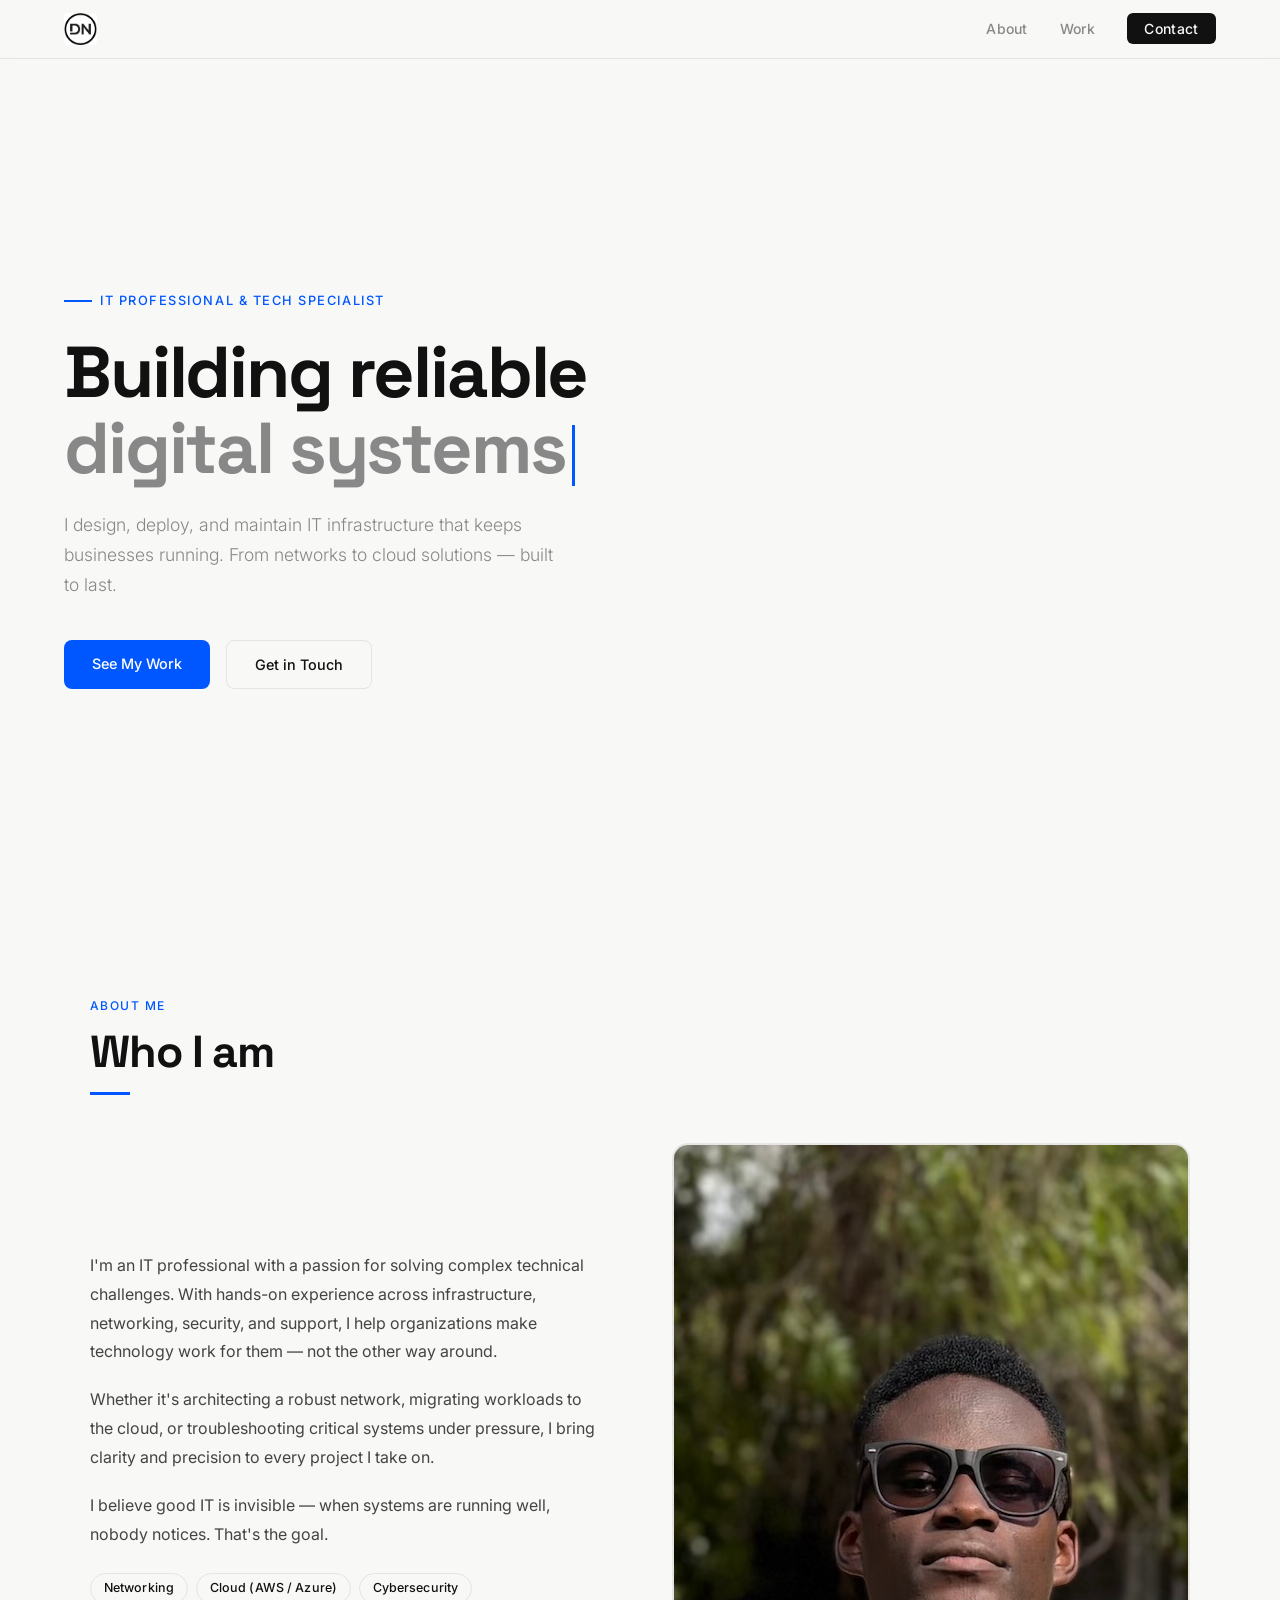
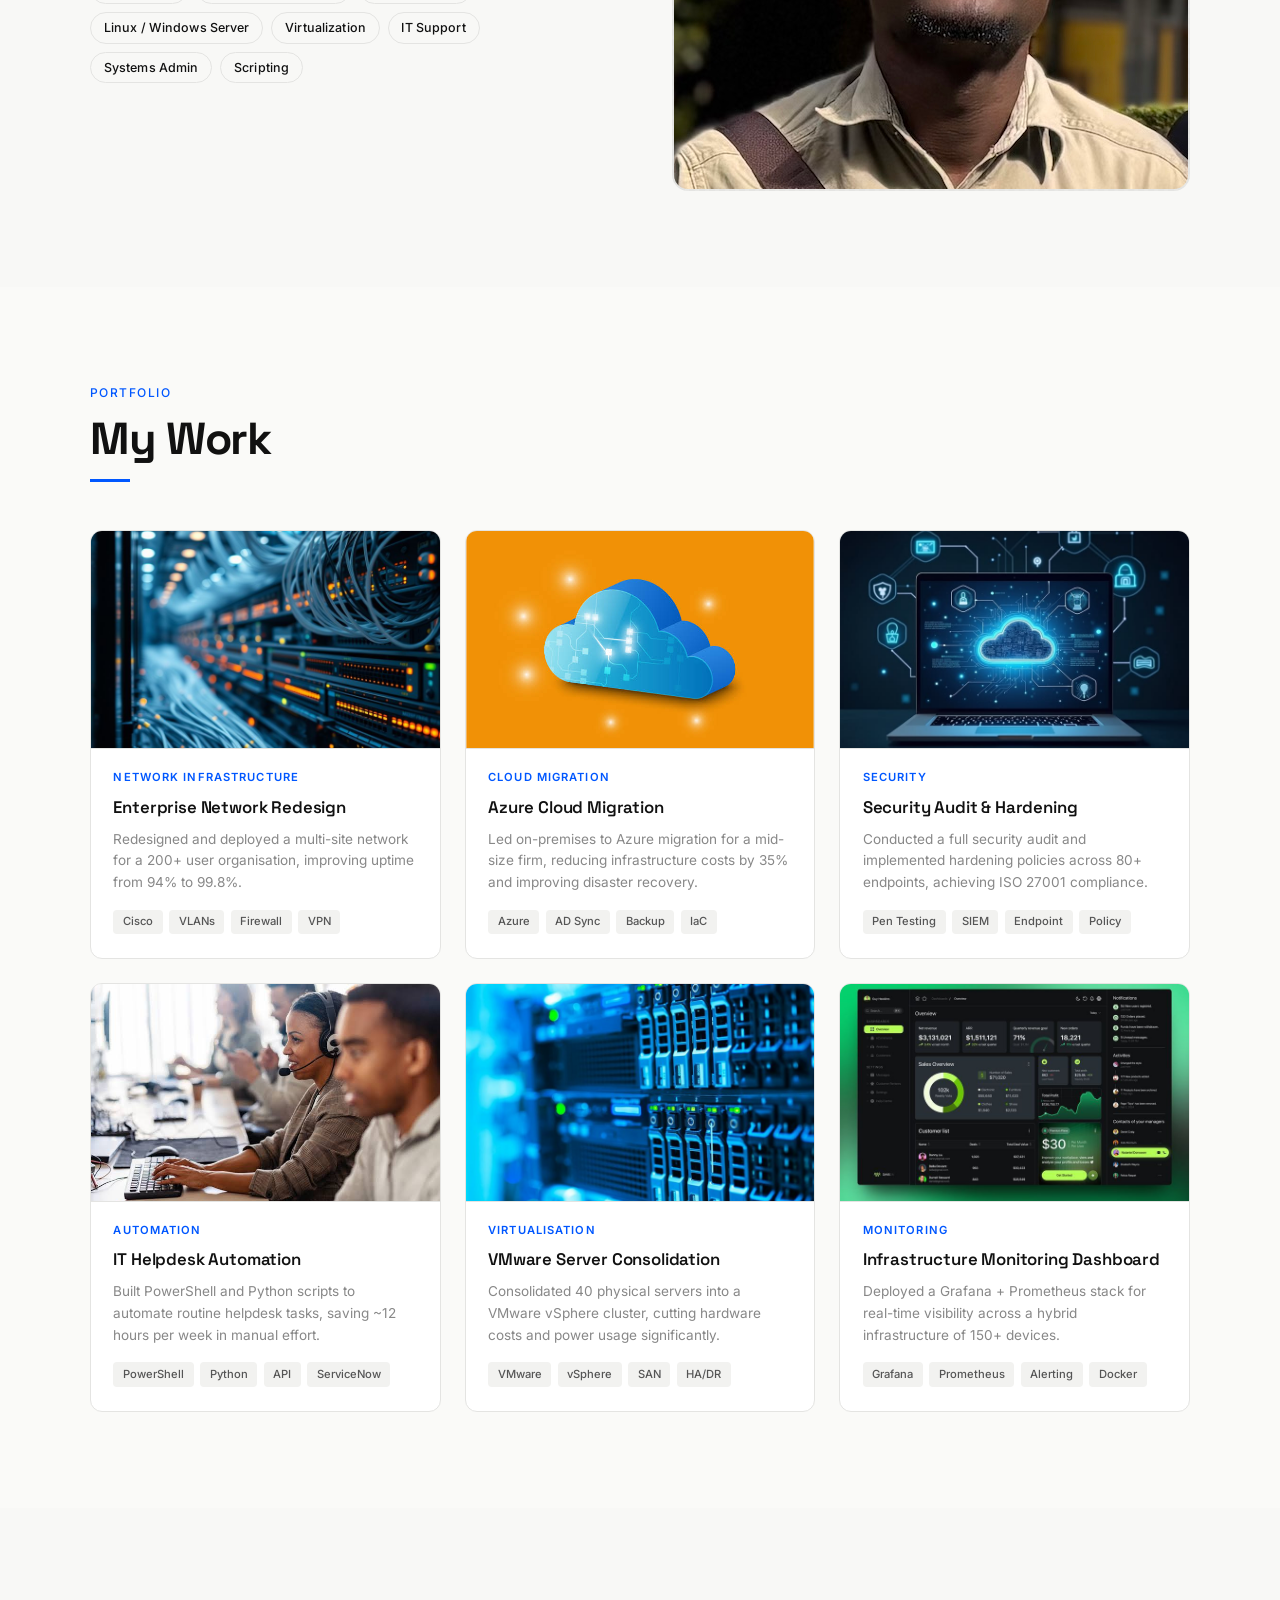
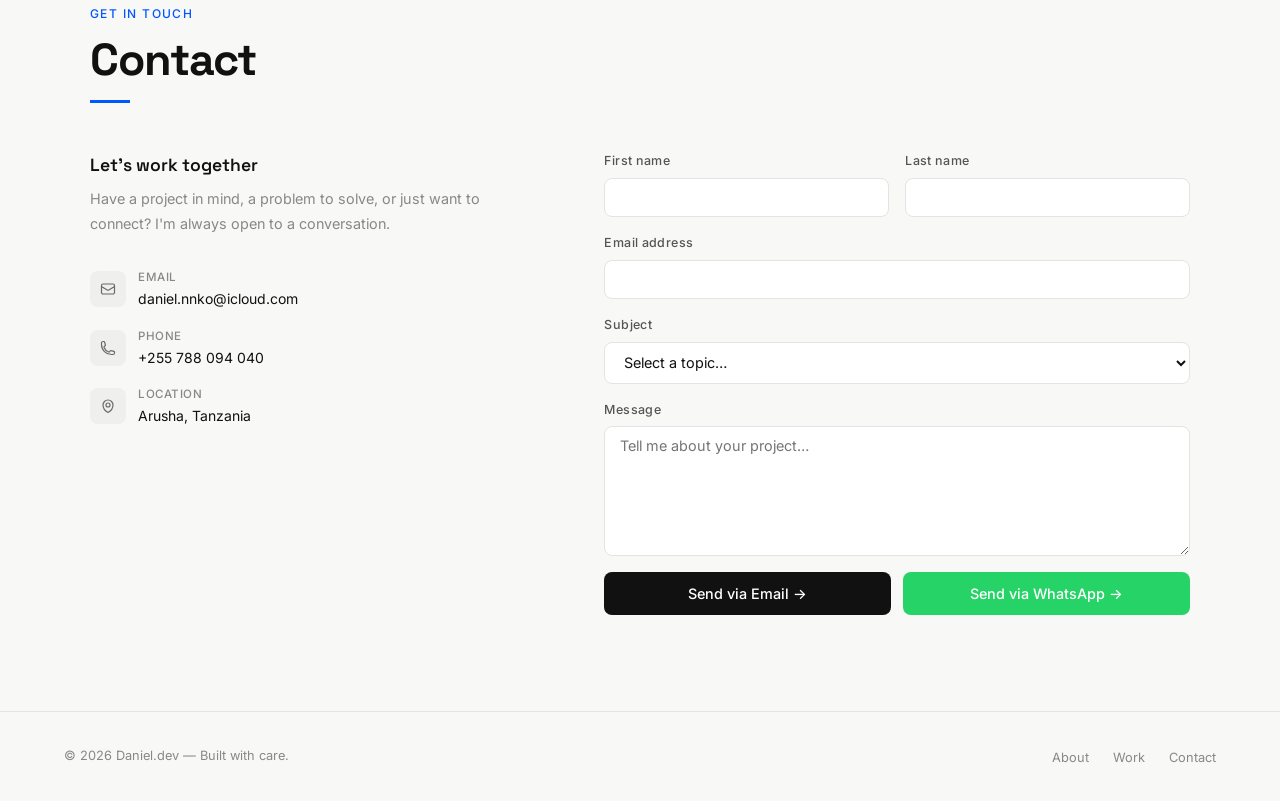
==== index.html @ 260e9e4c "Add files via upload" ====
<!DOCTYPE html>
<html lang="en">
<head>
  <meta charset="UTF-8" />
  <meta name="viewport" content="width=device-width, initial-scale=1.0" />
  <title>daniel.nnko</title>
  <link rel="icon" type="image/png" href="dw.JPEG">
  <link rel="preconnect" href="https://fonts.googleapis.com" />
  <link rel="preconnect" href="https://fonts.gstatic.com" crossorigin />
  <link href="https://fonts.googleapis.com/css2?family=Space+Grotesk:wght@400;500;600;700&family=Inter:wght@300;400;500&display=swap" rel="stylesheet" />
  <style>
    *, *::before, *::after { box-sizing: border-box; margin: 0; padding: 0; }

    :root {
      --bg: #F8F8F6;
      --ink: #111111;
      --accent: #0057FF;
      --muted: #888888;
      --card-bg: #FFFFFF;
      --border: #E4E4E2;
      --font-display: 'Space Grotesk', sans-serif;
      --font-body: 'Inter', sans-serif;
    }

    html { scroll-behavior: smooth; }

    body {
      background: var(--bg);
      color: var(--ink);
      font-family: var(--font-body);
      font-size: 16px;
      line-height: 1.6;
      -webkit-font-smoothing: antialiased;
    }

    /* ── NAV ── */
    nav {
      position: fixed;
      top: 0; left: 0; right: 0;
      z-index: 100;
      display: flex;
      align-items: center;
      justify-content: space-between;
      padding: 0.8rem 5vw;
      background: rgba(248, 248, 246, 0.88);
      backdrop-filter: blur(12px);
      border-bottom: 1px solid var(--border);
    }

    .nav-logo {
      display: flex;
      align-items: center;
      text-decoration: none;
    }

    .nav-logo img {
      height: 32px;
      width: auto;
      object-fit: contain;
      border-radius: 4px;
      transition: transform 0.2s ease;
    }

    .nav-logo img:hover {
      transform: scale(1.03);
    }

    .nav-links {
      display: flex;
      align-items: center;
      gap: 2rem;
      list-style: none;
    }

    .nav-links a {
      font-family: var(--font-body);
      font-size: 0.875rem;
      font-weight: 500;
      color: var(--muted);
      text-decoration: none;
      transition: color 0.2s;
      letter-spacing: 0.02em;
    }

    .nav-links a:hover { color: var(--ink); }

    .nav-cta {
      background: var(--ink);
      color: var(--bg) !important;
      padding: 0.45rem 1.1rem;
      border-radius: 6px;
      transition: background 0.2s !important;
    }

    .nav-cta:hover { background: var(--accent) !important; color: #fff !important; }

    /* Hamburger */
    .hamburger {
      display: none;
      flex-direction: column;
      gap: 5px;
      cursor: pointer;
      background: none;
      border: none;
      padding: 4px;
    }

    .hamburger span {
      display: block;
      width: 22px;
      height: 2px;
      background: var(--ink);
      border-radius: 2px;
      transition: all 0.25s;
    }

    /* ── HERO ── */
    #hero {
      min-height: 100vh;
      display: flex;
      align-items: center;
      padding: 0 5vw;
      padding-top: 80px;
    }

    .hero-inner {
      max-width: 720px;
    }

    .hero-eyebrow {
      font-family: var(--font-body);
      font-size: 0.8rem;
      font-weight: 500;
      letter-spacing: 0.12em;
      text-transform: uppercase;
      color: var(--accent);
      margin-bottom: 1.5rem;
      display: flex;
      align-items: center;
      gap: 0.5rem;
    }

    .hero-eyebrow::before {
      content: '';
      display: inline-block;
      width: 28px;
      height: 2px;
      background: var(--accent);
    }

    .hero-title {
      font-family: var(--font-display);
      font-size: clamp(2.4rem, 6vw, 4.5rem);
      font-weight: 700;
      line-height: 1.05;
      letter-spacing: -0.03em;
      margin-bottom: 1.5rem;
    }

    .hero-title .line2 { color: var(--muted); }

    /* Blinking Terminal Cursor Styles */
    .cursor {
      display: inline-block;
      width: 3px;
      height: 0.85em;
      background: var(--accent);
      margin-left: 6px;
      vertical-align: middle;
      animation: blink 0.75s step-end infinite;
    }

    @keyframes blink {
      0%, 100% { opacity: 1; }
      50% { opacity: 0; }
    }

    .hero-sub {
      font-size: 1.1rem;
      color: var(--muted);
      font-weight: 300;
      max-width: 500px;
      margin-bottom: 2.5rem;
      line-height: 1.7;
    }

    .hero-actions {
      display: flex;
      gap: 1rem;
      flex-wrap: wrap;
    }

    .btn-primary {
      background: var(--accent);
      color: #fff;
      padding: 0.75rem 1.75rem;
      border-radius: 8px;
      text-decoration: none;
      font-family: var(--font-body);
      font-weight: 500;
      font-size: 0.9rem;
      transition: opacity 0.2s, transform 0.2s;
      display: inline-block;
    }

    .btn-primary:hover { opacity: 0.88; transform: translateY(-1px); }

    .btn-ghost {
      border: 1.5px solid var(--border);
      color: var(--ink);
      padding: 0.75rem 1.75rem;
      border-radius: 8px;
      text-decoration: none;
      font-family: var(--font-body);
      font-weight: 500;
      font-size: 0.9rem;
      transition: border-color 0.2s, transform 0.2s;
      display: inline-block;
    }

    .btn-ghost:hover { border-color: var(--ink); transform: translateY(-1px); }

    /* ── SECTION BASE ── */
    section {
      padding: 6rem 5vw;
    }

    .section-inner {
      max-width: 1100px;
      margin: 0 auto;
    }

    .section-label {
      font-family: var(--font-body);
      font-size: 0.75rem;
      font-weight: 500;
      letter-spacing: 0.12em;
      text-transform: uppercase;
      color: var(--accent);
      margin-bottom: 0.75rem;
    }

    .section-title {
      font-family: var(--font-display);
      font-size: clamp(1.8rem, 3.5vw, 2.8rem);
      font-weight: 700;
      letter-spacing: -0.025em;
      line-height: 1.1;
      margin-bottom: 1rem;
    }

    .section-divider {
      width: 40px;
      height: 3px;
      background: var(--accent);
      border: none;
      margin-bottom: 3rem;
    }

    /* ── ABOUT ── */
    #about { background: var(--bg); }

    .about-grid {
      display: grid;
      grid-template-columns: 1fr 1fr;
      gap: 4rem;
      align-items: center;
    }

    .about-text p {
      color: #444;
      margin-bottom: 1.2rem;
      line-height: 1.8;
    }

    .skills-list {
      display: flex;
      flex-wrap: wrap;
      gap: 0.5rem;
      margin-top: 1.5rem;
    }

    .skill-tag {
      background: var(--bg);
      border: 1.5px solid var(--border);
      color: var(--ink);
      font-size: 0.78rem;
      font-weight: 500;
      padding: 0.3rem 0.8rem;
      border-radius: 100px;
      font-family: var(--font-body);
      letter-spacing: 0.01em;
    }

    .about-photo-placeholder {
      aspect-ratio: 4/5;
      background: #E8E8E6;
      border-radius: 16px;
      display: flex;
      flex-direction: column;
      align-items: center;
      justify-content: center;
      gap: 1rem;
      border: 2px dashed var(--border);
      position: relative;
      overflow: hidden;
    }

    .about-photo-placeholder::before {
      content: '';
      position: absolute;
      inset: 0;
      background: repeating-linear-gradient(
        -45deg,
        transparent,
        transparent 8px,
        rgba(0,0,0,0.025) 8px,
        rgba(0,0,0,0.025) 9px
      );
    }

    .placeholder-icon {
      width: 56px;
      height: 56px;
      border-radius: 50%;
      background: var(--border);
      display: flex;
      align-items: center;
      justify-content: center;
      position: relative;
      z-index: 1;
    }

    .placeholder-icon svg { opacity: 0.5; }

    .placeholder-label {
      font-size: 0.8rem;
      color: var(--muted);
      position: relative;
      z-index: 1;
      text-align: center;
      line-height: 1.5;
    }

    /* ── WORK ── */
    #work { background: #FAFAF8; }

    .work-grid {
      display: grid;
      grid-template-columns: repeat(auto-fill, minmax(300px, 1fr));
      gap: 1.5rem;
    }

    .work-card {
      background: var(--card-bg);
      border: 1px solid var(--border);
      border-radius: 12px;
      overflow: hidden;
      transition: transform 0.25s, box-shadow 0.25s;
    }

    .work-card:hover {
      transform: translateY(-4px);
      box-shadow: 0 16px 40px rgba(0,0,0,0.08);
    }

    .card-image-placeholder {
      aspect-ratio: 16/10;
      background: #EFEFED;
      display: flex;
      flex-direction: column;
      align-items: center;
      justify-content: center;
      gap: 0.75rem;
      border-bottom: 1px solid var(--border);
      position: relative;
      overflow: hidden;
    }

    .card-image-placeholder::before {
      content: '';
      position: absolute;
      inset: 0;
      background: repeating-linear-gradient(
        -45deg,
        transparent,
        transparent 8px,
        rgba(0,0,0,0.02) 8px,
        rgba(0,0,0,0.02) 9px
      );
    }

    .card-image-placeholder svg { position: absolute; z-index: 1; opacity: 0.35; }

    .card-img-label {
      position: absolute;
      inset: 0;
      z-index: 2;
      width: 100%;
      height: 100%;
    }

    .card-img-label img {
      width: 100%;
      height: 100%;
      object-fit: cover;
      display: block;
    }

    .card-body {
      padding: 1.25rem 1.4rem 1.5rem;
      position: relative;
      z-index: 3;
    }

    .card-category {
      font-size: 0.7rem;
      font-weight: 600;
      letter-spacing: 0.1em;
      text-transform: uppercase;
      color: var(--accent);
      margin-bottom: 0.4rem;
    }

    .card-title {
      font-family: var(--font-display);
      font-size: 1.05rem;
      font-weight: 600;
      letter-spacing: -0.01em;
      margin-bottom: 0.5rem;
    }

    .card-desc {
      font-size: 0.85rem;
      color: var(--muted);
      line-height: 1.6;
      margin-bottom: 1rem;
    }

    .card-tags {
      display: flex;
      flex-wrap: wrap;
      gap: 0.4rem;
    }

    .card-tag {
      font-size: 0.7rem;
      font-weight: 500;
      padding: 0.2rem 0.6rem;
      border-radius: 4px;
      background: #F2F2F0;
      color: #555;
      font-family: var(--font-body);
    }

    /* ── CONTACT ── */
    #contact { background: var(--bg); }

    .contact-grid {
      display: grid;
      grid-template-columns: 1fr 1.3fr;
      gap: 4rem;
      align-items: start;
    }

    .contact-info h3 {
      font-family: var(--font-display);
      font-size: 1.1rem;
      font-weight: 600;
      margin-bottom: 0.5rem;
    }

    .contact-info p {
      font-size: 0.9rem;
      color: var(--muted);
      line-height: 1.7;
      margin-bottom: 2rem;
    }

    .contact-detail {
      display: flex;
      align-items: center;
      gap: 0.75rem;
      margin-bottom: 1rem;
    }

    .contact-detail-icon {
      width: 36px;
      height: 36px;
      background: #EFEFED;
      border-radius: 8px;
      display: flex;
      align-items: center;
      justify-content: center;
      flex-shrink: 0;
    }

    .contact-detail-icon svg { width: 16px; height: 16px; opacity: 0.6; }

    .contact-detail-text {
      font-size: 0.875rem;
      color: var(--ink);
    }

    .contact-detail-text span {
      display: block;
      font-size: 0.72rem;
      color: var(--muted);
      font-weight: 500;
      letter-spacing: 0.05em;
      text-transform: uppercase;
      margin-bottom: 0.1rem;
    }

    /* Form */
    .contact-form {
      display: flex;
      flex-direction: column;
      gap: 1rem;
    }

    .form-row {
      display: grid;
      grid-template-columns: 1fr 1fr;
      gap: 1rem;
    }

    .form-group {
      display: flex;
      flex-direction: column;
      gap: 0.4rem;
    }

    .form-group label {
      font-size: 0.78rem;
      font-weight: 500;
      color: #555;
      letter-spacing: 0.03em;
    }

    .form-group input,
    .form-group textarea,
    .form-group select {
      background: var(--card-bg);
      border: 1.5px solid var(--border);
      border-radius: 8px;
      padding: 0.65rem 0.9rem;
      font-size: 0.9rem;
      font-family: var(--font-body);
      color: var(--ink);
      transition: border-color 0.2s;
      outline: none;
      width: 100%;
    }

    .form-group input:focus,
    .form-group textarea:focus,
    .form-group select:focus {
      border-color: var(--accent);
    }

    .form-group textarea {
      resize: vertical;
      min-height: 130px;
    }

    .btn-submit {
      background: var(--ink);
      color: #fff;
      border: none;
      padding: 0.8rem 2rem;
      border-radius: 8px;
      font-family: var(--font-body);
      font-weight: 500;
      font-size: 0.9rem;
      cursor: pointer;
      transition: background 0.2s, transform 0.2s;
      align-self: flex-start;
    }

    .btn-submit:hover { background: var(--accent); transform: translateY(-1px); }

    .form-actions {
      display: flex;
      gap: 0.75rem;
      flex-wrap: wrap;
    }

    .form-actions .btn-submit {
      flex: 1;
      min-width: 180px;
    }

    .btn-whatsapp { background: #25D366; }
    .btn-whatsapp:hover { background: #1DA851; }

    /* ── FOOTER ── */
    footer {
      border-top: 1px solid var(--border);
      padding: 2rem 5vw;
      display: flex;
      align-items: center;
      justify-content: space-between;
      flex-wrap: wrap;
      gap: 1rem;
    }

    .footer-copy {
      font-size: 0.8rem;
      color: var(--muted);
    }

    .footer-links {
      display: flex;
      gap: 1.5rem;
      list-style: none;
    }

    .footer-links a {
      font-size: 0.8rem;
      color: var(--muted);
      text-decoration: none;
      transition: color 0.2s;
    }

    .footer-links a:hover { color: var(--ink); }

    /* ── MOBILE ── */
    @media (max-width: 768px) {
      .hamburger { display: flex; }
      .nav-links { display: none; }
      .nav-links.open {
        display: flex;
        flex-direction: column;
        position: absolute;
        top: 100%;
        left: 0; right: 0;
        background: var(--bg);
        border-top: 1px solid var(--border);
        padding: 1.5rem 5vw 2rem;
        gap: 1.5rem;
      }
      .nav-links.open a { font-size: 1rem; }

      #hero { padding-top: 100px; min-height: auto; padding-bottom: 4rem; }

      .about-grid { grid-template-columns: 1fr; gap: 2.5rem; }
      .about-photo-placeholder { max-width: 320px; margin: 0 auto; }

      .work-grid { grid-template-columns: 1fr; }

      .contact-grid { grid-template-columns: 1fr; gap: 2.5rem; }

      .form-row { grid-template-columns: 1fr; }

      footer { flex-direction: column; align-items: flex-start; }
    }

    /* ── SCROLL REVEAL ── */
    .reveal {
      opacity: 0;
      transform: translateY(24px);
      transition: opacity 0.6s ease, transform 0.6s ease;
    }

    .reveal.visible {
      opacity: 1;
      transform: none;
    }
  </style>
</head>
<body>

  <nav>
    <a href="#hero" class="nav-logo">
      <img src="dw.JPEG" alt="Daniel.dev">
    </a>
    <button class="hamburger" aria-label="Toggle menu" onclick="document.querySelector('.nav-links').classList.toggle('open')">
      <span></span><span></span><span></span>
    </button>
    <ul class="nav-links">
      <li><a href="#about">About</a></li>
      <li><a href="#work">Work</a></li>
      <li><a href="#contact" class="nav-cta">Contact</a></li>
    </ul>
  </nav>

  <section id="hero">
    <div class="hero-inner">
      <p class="hero-eyebrow">IT Professional &amp; Tech Specialist</p>
      <h1 class="hero-title">
        Building reliable<br>
        <span class="line2"><span id="typing-text"></span><span class="cursor"></span></span>
      </h1>
      <p class="hero-sub">
        I design, deploy, and maintain IT infrastructure that keeps businesses running. From networks to cloud solutions — built to last.
      </p>
      <div class="hero-actions">
        <a href="#work" class="btn-primary">See My Work</a>
        <a href="#contact" class="btn-ghost">Get in Touch</a>
      </div>
    </div>
  </section>

  <section id="about">
    <div class="section-inner">
      <p class="section-label reveal">About Me</p>
      <h2 class="section-title reveal">Who I am</h2>
      <hr class="section-divider reveal">
      <div class="about-grid">
        <div class="about-text reveal">
          <p>
            I'm an IT professional with a passion for solving complex technical challenges. With hands-on experience across infrastructure, networking, security, and support, I help organizations make technology work for them — not the other way around.
          </p>
          <p>
            Whether it's architecting a robust network, migrating workloads to the cloud, or troubleshooting critical systems under pressure, I bring clarity and precision to every project I take on.
          </p>
          <p>
            I believe good IT is invisible — when systems are running well, nobody notices. That's the goal.
          </p>
          <div class="skills-list">
            <span class="skill-tag">Networking</span>
            <span class="skill-tag">Cloud (AWS / Azure)</span>
            <span class="skill-tag">Cybersecurity</span>
            <span class="skill-tag">Linux / Windows Server</span>
            <span class="skill-tag">Virtualization</span>
            <span class="skill-tag">IT Support</span>
            <span class="skill-tag">Systems Admin</span>
            <span class="skill-tag">Scripting</span>
          </div>
        </div>
        <div class="about-photo-placeholder reveal">
          <div class="placeholder-icon">
            <svg width="28" height="28" fill="none" viewBox="0 0 24 24" stroke="currentColor" stroke-width="1.5">
              <path stroke-linecap="round" stroke-linejoin="round" d="M15.75 6a3.75 3.75 0 11-7.5 0 3.75 3.75 0 017.5 0zM4.501 20.118a7.5 7.5 0 0114.998 0A17.933 17.933 0 0112 21.75c-2.676 0-5.216-.584-7.499-1.632z" />
            </svg>
          </div>
          <p class="placeholder-label">Me<br><span style="color:#bbb"><img src="dw.jpg" alt="my photo"></span></p>
        </div>
      </div>
    </div>
  </section>

  <section id="work">
    <div class="section-inner">
      <p class="section-label reveal">Portfolio</p>
      <h2 class="section-title reveal">My Work</h2>
      <hr class="section-divider reveal">
      <div class="work-grid">

        <div class="work-card reveal">
          <div class="card-image-placeholder">
            <svg width="40" height="40" fill="none" viewBox="0 0 24 24" stroke="currentColor" stroke-width="1.2">
              <path stroke-linecap="round" stroke-linejoin="round" d="M2.25 15.75l5.159-5.159a2.25 2.25 0 013.182 0l5.159 5.159m-1.5-1.5l1.409-1.409a2.25 2.25 0 013.182 0l2.909 2.909m-18 3.75h16.5a1.5 1.5 0 001.5-1.5V6a1.5 1.5 0 00-1.5-1.5H3.75A1.5 1.5 0 002.25 6v12a1.5 1.5 0 001.5 1.5zm10.5-11.25h.008v.008h-.008V8.25zm.375 0a.375.375 0 11-.75 0 .375.375 0 01.75 0z" />
            </svg>
            <span class="card-img-label"><img src="NETWORK INFRASTRUCTURE.jpeg" alt="Network Infrastructure"></span>
          </div>
          <div class="card-body">
            <p class="card-category">Network Infrastructure</p>
            <h3 class="card-title">Enterprise Network Redesign</h3>
            <p class="card-desc">Redesigned and deployed a multi-site network for a 200+ user organisation, improving uptime from 94% to 99.8%.</p>
            <div class="card-tags">
              <span class="card-tag">Cisco</span>
              <span class="card-tag">VLANs</span>
              <span class="card-tag">Firewall</span>
              <span class="card-tag">VPN</span>
            </div>
          </div>
        </div>

        <div class="work-card reveal">
          <div class="card-image-placeholder">
            <svg width="40" height="40" fill="none" viewBox="0 0 24 24" stroke="currentColor" stroke-width="1.2">
              <path stroke-linecap="round" stroke-linejoin="round" d="M2.25 15.75l5.159-5.159a2.25 2.25 0 013.182 0l5.159 5.159m-1.5-1.5l1.409-1.409a2.25 2.25 0 013.182 0l2.909 2.909m-18 3.75h16.5a1.5 1.5 0 001.5-1.5V6a1.5 1.5 0 00-1.5-1.5H3.75A1.5 1.5 0 002.25 6v12a1.5 1.5 0 001.5 1.5zm10.5-11.25h.008v.008h-.008V8.25zm.375 0a.375.375 0 11-.75 0 .375.375 0 01.75 0z" />
            </svg>
            <span class="card-img-label"><img src="CLOUD MIGRATION.jpeg" alt="Cloud Migration"></span>
          </div>
          <div class="card-body">
            <p class="card-category">Cloud Migration</p>
            <h3 class="card-title">Azure Cloud Migration</h3>
            <p class="card-desc">Led on-premises to Azure migration for a mid-size firm, reducing infrastructure costs by 35% and improving disaster recovery.</p>
            <div class="card-tags">
              <span class="card-tag">Azure</span>
              <span class="card-tag">AD Sync</span>
              <span class="card-tag">Backup</span>
              <span class="card-tag">IaC</span>
            </div>
          </div>
        </div>

        <div class="work-card reveal">
          <div class="card-image-placeholder">
            <svg width="40" height="40" fill="none" viewBox="0 0 24 24" stroke="currentColor" stroke-width="1.2">
              <path stroke-linecap="round" stroke-linejoin="round" d="M2.25 15.75l5.159-5.159a2.25 2.25 0 013.182 0l5.159 5.159m-1.5-1.5l1.409-1.409a2.25 2.25 0 013.182 0l2.909 2.909m-18 3.75h16.5a1.5 1.5 0 001.5-1.5V6a1.5 1.5 0 00-1.5-1.5H3.75A1.5 1.5 0 002.25 6v12a1.5 1.5 0 001.5 1.5zm10.5-11.25h.008v.008h-.008V8.25zm.375 0a.375.375 0 11-.75 0 .375.375 0 01.75 0z" />
            </svg>
            <span class="card-img-label"><img src="SECURITY.jpeg" alt="Security Audit"></span>
          </div>
          <div class="card-body">
            <p class="card-category">Security</p>
            <h3 class="card-title">Security Audit &amp; Hardening</h3>
            <p class="card-desc">Conducted a full security audit and implemented hardening policies across 80+ endpoints, achieving ISO 27001 compliance.</p>
            <div class="card-tags">
              <span class="card-tag">Pen Testing</span>
              <span class="card-tag">SIEM</span>
              <span class="card-tag">Endpoint</span>
              <span class="card-tag">Policy</span>
            </div>
          </div>
        </div>

        <div class="work-card reveal">
          <div class="card-image-placeholder">
            <svg width="40" height="40" fill="none" viewBox="0 0 24 24" stroke="currentColor" stroke-width="1.2">
              <path stroke-linecap="round" stroke-linejoin="round" d="M2.25 15.75l5.159-5.159a2.25 2.25 0 013.182 0l5.159 5.159m-1.5-1.5l1.409-1.409a2.25 2.25 0 013.182 0l2.909 2.909m-18 3.75h16.5a1.5 1.5 0 001.5-1.5V6a1.5 1.5 0 00-1.5-1.5H3.75A1.5 1.5 0 002.25 6v12a1.5 1.5 0 001.5 1.5zm10.5-11.25h.008v.008h-.008V8.25zm.375 0a.375.375 0 11-.75 0 .375.375 0 01.75 0z" />
            </svg>
            <span class="card-img-label"><img src="AUTOMATION.jpeg" alt="IT Automation"></span>
          </div>
          <div class="card-body">
            <p class="card-category">Automation</p>
            <h3 class="card-title">IT Helpdesk Automation</h3>
            <p class="card-desc">Built PowerShell and Python scripts to automate routine helpdesk tasks, saving ~12 hours per week in manual effort.</p>
            <div class="card-tags">
              <span class="card-tag">PowerShell</span>
              <span class="card-tag">Python</span>
              <span class="card-tag">API</span>
              <span class="card-tag">ServiceNow</span>
            </div>
          </div>
        </div>

        <div class="work-card reveal">
          <div class="card-image-placeholder">
            <svg width="40" height="40" fill="none" viewBox="0 0 24 24" stroke="currentColor" stroke-width="1.2">
              <path stroke-linecap="round" stroke-linejoin="round" d="M2.25 15.75l5.159-5.159a2.25 2.25 0 013.182 0l5.159 5.159m-1.5-1.5l1.409-1.409a2.25 2.25 0 013.182 0l2.909 2.909m-18 3.75h16.5a1.5 1.5 0 001.5-1.5V6a1.5 1.5 0 00-1.5-1.5H3.75A1.5 1.5 0 002.25 6v12a1.5 1.5 0 001.5 1.5zm10.5-11.25h.008v.008h-.008V8.25zm.375 0a.375.375 0 11-.75 0 .375.375 0 01.75 0z" />
            </svg>
            <span class="card-img-label"><img src="VIRTUALISATION.jpg" alt="VMware Consolidation"></span>
          </div>
          <div class="card-body">
            <p class="card-category">Virtualisation</p>
            <h3 class="card-title">VMware Server Consolidation</h3>
            <p class="card-desc">Consolidated 40 physical servers into a VMware vSphere cluster, cutting hardware costs and power usage significantly.</p>
            <div class="card-tags">
              <span class="card-tag">VMware</span>
              <span class="card-tag">vSphere</span>
              <span class="card-tag">SAN</span>
              <span class="card-tag">HA/DR</span>
            </div>
          </div>
        </div>

        <div class="work-card reveal">
          <div class="card-image-placeholder">
            <svg width="40" height="40" fill="none" viewBox="0 0 24 24" stroke="currentColor" stroke-width="1.2">
              <path stroke-linecap="round" stroke-linejoin="round" d="M2.25 15.75l5.159-5.159a2.25 2.25 0 013.182 0l5.159 5.159m-1.5-1.5l1.409-1.409a2.25 2.25 0 013.182 0l2.909 2.909m-18 3.75h16.5a1.5 1.5 0 001.5-1.5V6a1.5 1.5 0 00-1.5-1.5H3.75A1.5 1.5 0 002.25 6v12a1.5 1.5 0 001.5 1.5zm10.5-11.25h.008v.008h-.008V8.25zm.375 0a.375.375 0 11-.75 0 .375.375 0 01.75 0z" />
            </svg>
            <span class="card-img-label"><img src="Monitoring .jpg" alt="Monitoring Dashboard"></span>
          </div>
          <div class="card-body">
            <p class="card-category">Monitoring</p>
            <h3 class="card-title">Infrastructure Monitoring Dashboard</h3>
            <p class="card-desc">Deployed a Grafana + Prometheus stack for real-time visibility across a hybrid infrastructure of 150+ devices.</p>
            <div class="card-tags">
              <span class="card-tag">Grafana</span>
              <span class="card-tag">Prometheus</span>
              <span class="card-tag">Alerting</span>
              <span class="card-tag">Docker</span>
            </div>
          </div>
        </div>

      </div>
    </div>
  </section>

  <section id="contact">
    <div class="section-inner">
      <p class="section-label reveal">Get In Touch</p>
      <h2 class="section-title reveal">Contact</h2>
      <hr class="section-divider reveal">
      <div class="contact-grid">
        <div class="contact-info reveal">
          <h3>Let's work together</h3>
          <p>Have a project in mind, a problem to solve, or just want to connect? I'm always open to a conversation.</p>

          <div class="contact-detail">
            <div class="contact-detail-icon">
              <svg fill="none" viewBox="0 0 24 24" stroke="currentColor" stroke-width="1.8">
                <path stroke-linecap="round" stroke-linejoin="round" d="M21.75 6.75v10.5a2.25 2.25 0 01-2.25 2.25h-15a2.25 2.25 0 01-2.25-2.25V6.75m19.5 0A2.25 2.25 0 0019.5 4.5h-15a2.25 2.25 0 00-2.25 2.25m19.5 0v.243a2.25 2.25 0 01-1.07 1.916l-7.5 4.615a2.25 2.25 0 01-2.36 0L3.32 8.91a2.25 2.25 0 01-1.07-1.916V6.75" />
              </svg>
            </div>
            <div class="contact-detail-text">
              <span>Email</span>
              daniel.nnko@icloud.com
            </div>
          </div>

          <div class="contact-detail">
            <div class="contact-detail-icon">
              <svg fill="none" viewBox="0 0 24 24" stroke="currentColor" stroke-width="1.8">
                <path stroke-linecap="round" stroke-linejoin="round" d="M2.25 6.75c0 8.284 6.716 15 15 15h2.25a2.25 2.25 0 002.25-2.25v-1.372c0-.516-.351-.966-.852-1.091l-4.423-1.106c-.44-.11-.902.055-1.173.417l-.97 1.293c-.282.376-.769.542-1.21.38a12.035 12.035 0 01-7.143-7.143c-.162-.441.004-.928.38-1.21l1.293-.97c.363-.271.527-.734.417-1.173L6.963 3.102a1.125 1.125 0 00-1.091-.852H4.5A2.25 2.25 0 002.25 4.5v2.25z" />
              </svg>
            </div>
            <div class="contact-detail-text">
              <span>Phone</span>
              +255 788 094 040
            </div>
          </div>

          <div class="contact-detail">
            <div class="contact-detail-icon">
              <svg fill="none" viewBox="0 0 24 24" stroke="currentColor" stroke-width="1.8">
                <path stroke-linecap="round" stroke-linejoin="round" d="M15 10.5a3 3 0 11-6 0 3 3 0 016 0z" />
                <path stroke-linecap="round" stroke-linejoin="round" d="M19.5 10.5c0 7.142-7.5 11.25-7.5 11.25S4.5 17.642 4.5 10.5a7.5 7.5 0 1115 0z" />
              </svg>
            </div>
            <div class="contact-detail-text">
              <span>Location</span>
              Arusha, Tanzania
            </div>
          </div>
        </div>

        <form class="contact-form reveal" netlify name="contact" method="POST">
          <input type="hidden" name="form-name" value="contact" />
          <div class="form-row">
            <div class="form-group">
              <label for="fname">First name</label>
              <input type="text" id="fname" name="first-name" placeholder="" required />
            </div>
            <div class="form-group">
              <label for="lname">Last name</label>
              <input type="text" id="lname" name="last-name" placeholder="" required />
            </div>
          </div>
          <div class="form-group">
            <label for="email">Email address</label>
            <input type="email" id="email" name="email" placeholder="" required />
          </div>
          <div class="form-group">
            <label for="subject">Subject</label>
            <select id="subject" name="subject">
              <option value="">Select a topic…</option>
              <option>Network / Infrastructure</option>
              <option>Cloud Solutions</option>
              <option>Security</option>
              <option>General Inquiry</option>
            </select>
          </div>
          <div class="form-group">
            <label for="message">Message</label>
            <textarea id="message" name="message" placeholder="Tell me about your project…" required></textarea>
          </div>
          <div class="form-actions">
            <button type="button" id="send-email-btn" class="btn-submit">Send via Email →</button>
            <button type="button" id="send-whatsapp-btn" class="btn-submit btn-whatsapp">Send via WhatsApp →</button>
          </div>
        </form>
      </div>
    </div>
  </section>

  <footer>
    <p class="footer-copy">© 2026 Daniel.dev — Built with care.</p>
    <ul class="footer-links">
      <li><a href="#about">About</a></li>
      <li><a href="#work">Work</a></li>
      <li><a href="#contact">Contact</a></li>
    </ul>
  </footer>

  <script>
    // Scroll reveal logic
    const reveals = document.querySelectorAll('.reveal');
    const io = new IntersectionObserver((entries) => {
      entries.forEach(e => {
        if (e.isIntersecting) {
          e.target.classList.add('visible');
          io.unobserve(e.target);
        }
      });
    }, { threshold: 0.12 });
    reveals.forEach(el => io.observe(el));

    // Typewriter effect logic
    document.addEventListener("DOMContentLoaded", () => {
      const textArr = ["digital systems", "IT infrastructure", "secure networks"];
      const typingSpeed = 120;
      const erasingSpeed = 60;
      const delayBetweenWords = 2000;
      
      let wordIndex = 0;
      let charIndex = 0;
      let isErasing = false;
      
      const targetElement = document.getElementById("typing-text");

      function typeLoop() {
        const currentWord = textArr[wordIndex];
        
        if (!isErasing) {
          // Add text character by character
          targetElement.textContent = currentWord.substring(0, charIndex + 1);
          charIndex++;
          
          if (charIndex === currentWord.length) {
            isErasing = true;
            setTimeout(typeLoop, delayBetweenWords);
          } else {
            setTimeout(typeLoop, typingSpeed);
          }
        } else {
          // Remove text character by character
          targetElement.textContent = currentWord.substring(0, charIndex - 1);
          charIndex--;
          
          if (charIndex === 0) {
            isErasing = false;
            wordIndex = (wordIndex + 1) % textArr.length;
            setTimeout(typeLoop, 500); // Small pause before typing next word
          } else {
            setTimeout(typeLoop, erasingSpeed);
          }
        }
      }

      // Start the loop if the element exists
      if (targetElement) {
        typeLoop();
      }
    });

    // Contact form → Email / WhatsApp handoff
    (function () {
      const CONTACT_EMAIL = "daniel.nnko@icloud.com";
      const CONTACT_WHATSAPP = "255788094040"; // +255 788 094 040, no leading 0 or +, per wa.me format

      const form = document.querySelector(".contact-form");
      const emailBtn = document.getElementById("send-email-btn");
      const whatsappBtn = document.getElementById("send-whatsapp-btn");

      function getFormValues() {
        return {
          firstName: form.querySelector("#fname").value.trim(),
          lastName: form.querySelector("#lname").value.trim(),
          email: form.querySelector("#email").value.trim(),
          subject: form.querySelector("#subject").value.trim(),
          message: form.querySelector("#message").value.trim(),
        };
      }

      function validate(values) {
        // Reuse native HTML5 validation UI (required fields, email format)
        if (!form.checkValidity()) {
          form.reportValidity();
          return false;
        }
        return true;
      }

      emailBtn.addEventListener("click", () => {
        const v = getFormValues();
        if (!validate(v)) return;

        const subjectLine = v.subject
          ? `Portfolio inquiry: ${v.subject}`
          : "Portfolio inquiry";

        const body =
          `Name: ${v.firstName} ${v.lastName}\n` +
          `Email: ${v.email}\n` +
          (v.subject ? `Subject: ${v.subject}\n` : "") +
          `\nMessage:\n${v.message}`;

        const mailtoUrl =
          `mailto:${encodeURIComponent(CONTACT_EMAIL)}` +
          `?subject=${encodeURIComponent(subjectLine)}` +
          `&body=${encodeURIComponent(body)}`;

        window.location.href = mailtoUrl;
      });

      whatsappBtn.addEventListener("click", () => {
        const v = getFormValues();
        if (!validate(v)) return;

        const text =
          `Hi Daniel, my name is ${v.firstName} ${v.lastName}.\n` +
          (v.subject ? `Subject: ${v.subject}\n` : "") +
          `Email: ${v.email}\n\n` +
          `${v.message}`;

        const waUrl = `https://wa.me/${CONTACT_WHATSAPP}?text=${encodeURIComponent(text)}`;

        window.open(waUrl, "_blank", "noopener");
      });
    })();
  </script>
</body>
</html>
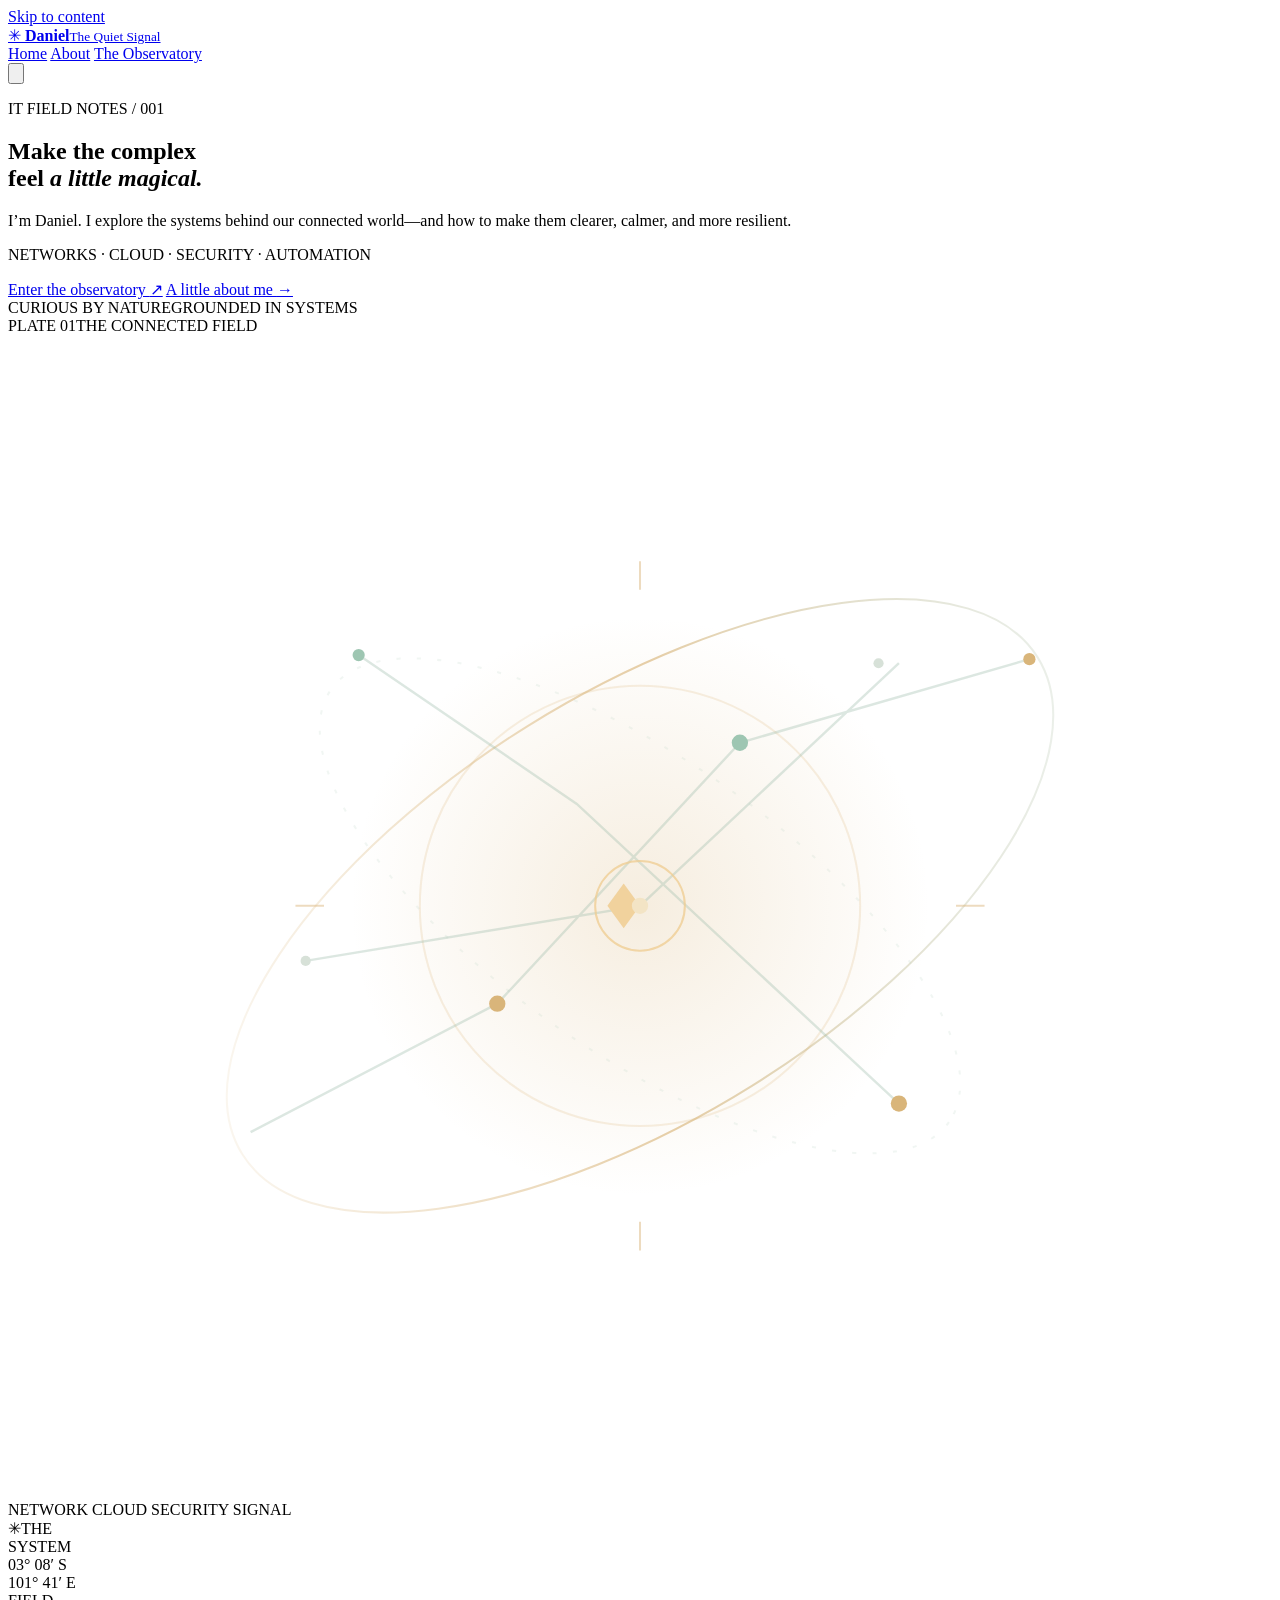
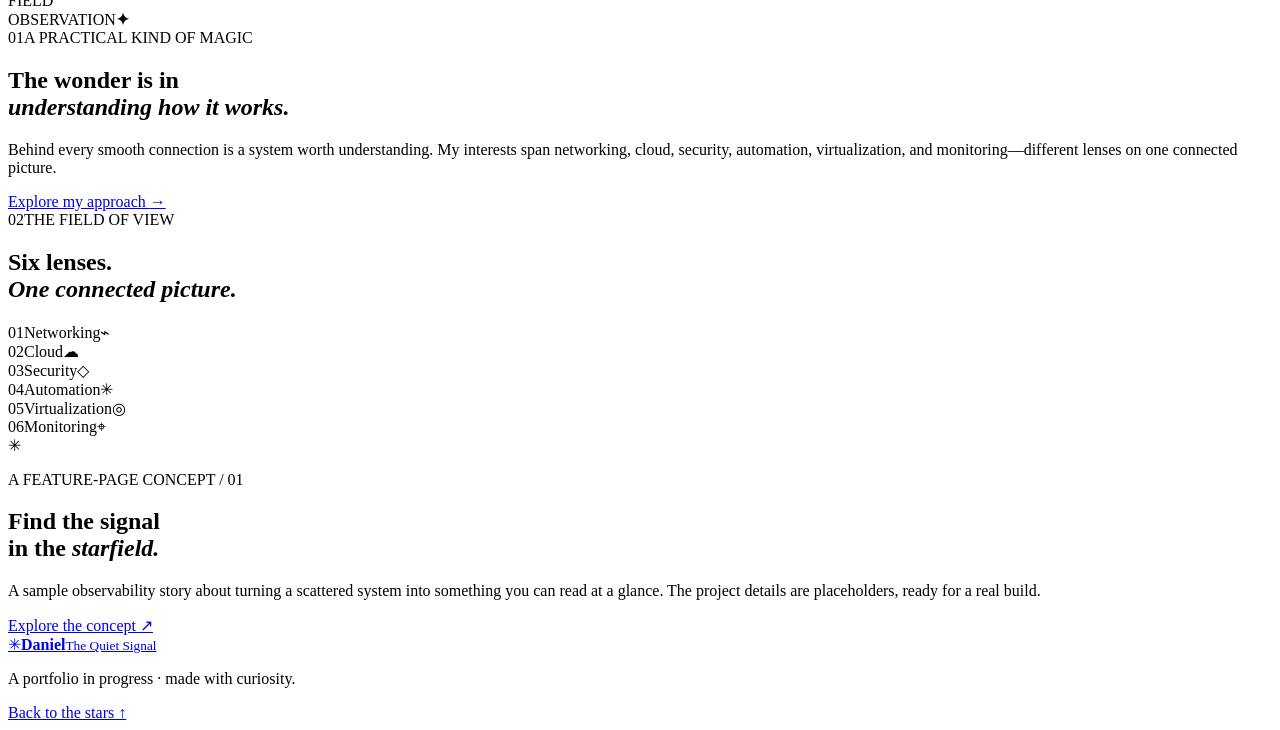
==== commit 5d4d9e00: "Add files via upload" ====
--- a/index.html
+++ b/index.html
@@ -1,1099 +1,128 @@
-<!DOCTYPE html>
-<html lang="en">
-<head>
-  <meta charset="UTF-8" />
-  <meta name="viewport" content="width=device-width, initial-scale=1.0" />
-  <title>daniel.nnko</title>
-  <link rel="icon" type="image/png" href="dw.JPEG">
-  <link rel="preconnect" href="https://fonts.googleapis.com" />
-  <link rel="preconnect" href="https://fonts.gstatic.com" crossorigin />
-  <link href="https://fonts.googleapis.com/css2?family=Space+Grotesk:wght@400;500;600;700&family=Inter:wght@300;400;500&display=swap" rel="stylesheet" />
-  <style>
-    *, *::before, *::after { box-sizing: border-box; margin: 0; padding: 0; }
+<!doctype html>
+<html lang="en" data-theme="dark">
+  <head>
+    <meta charset="utf-8">
+    <meta name="viewport" content="width=device-width, initial-scale=1">
+    <meta name="theme-color" content="#0a100d">
+    <meta name="description" content="Daniel's portfolio of IT explorations across networks, cloud, security, automation, virtualization, and monitoring.">
+    <title>Daniel — The Quiet Signal</title>
+    <link rel="icon" type="image/png" href="assets/dw.JPEG">
+    <link rel="stylesheet" href="assets/styles.css">
+    <script src="assets/main.js" defer></script>
+  </head>
+  <body>
+    <a class="skip-link" href="#main">Skip to content</a>
+    <header class="site-header">
+      <a class="brand" href="index.html" aria-label="Daniel, home">
+        <span class="brand-mark" aria-hidden="true">✳</span>
+        <span class="brand-copy"><strong>Daniel</strong><small>The Quiet Signal</small></span>
+      </a>
+      <nav class="site-nav" aria-label="Main navigation">
+        <a href="index.html" aria-current="page">Home</a>
+        <a href="about.html">About</a>
+        <a href="observatory.html">The Observatory</a>
+      </nav>
+      <button class="theme-toggle" type="button" aria-label="Switch to light theme" title="Switch theme">
+        <svg viewBox="0 0 24 24" aria-hidden="true"><path d="M20.2 15.1A8.7 8.7 0 0 1 8.9 3.8 8.9 8.9 0 1 0 20.2 15.1Z" /></svg>
+      </button>
+    </header>
 
-    :root {
-      --bg: #F8F8F6;
-      --ink: #111111;
-      --accent: #0057FF;
-      --muted: #888888;
-      --card-bg: #FFFFFF;
-      --border: #E4E4E2;
-      --font-display: 'Space Grotesk', sans-serif;
-      --font-body: 'Inter', sans-serif;
-    }
+    <main id="main">
+      <section class="hero page-shell">
+        <div class="hero-copy reveal">
+          <p class="eyebrow"><span class="status-mark" aria-hidden="true"></span> IT FIELD NOTES <span class="eyebrow-divider">/</span> 001</p>
+          <h1>Make the complex<br>feel <em>a little magical.</em></h1>
+          <p class="hero-intro">I’m Daniel. I explore the systems behind our connected world—and how to make them clearer, calmer, and more resilient.</p>
+          <p class="hero-focus">NETWORKS <span>·</span> CLOUD <span>·</span> SECURITY <span>·</span> AUTOMATION</p>
+          <div class="hero-actions">
+            <a class="button button-primary" href="observatory.html">Enter the observatory <span aria-hidden="true">↗</span></a>
+            <a class="text-link" href="about.html">A little about me <span aria-hidden="true">→</span></a>
+          </div>
+          <div class="hero-footnote"><span>CURIOUS BY NATURE</span><span>GROUNDED IN SYSTEMS</span></div>
+        </div>
 
-    html { scroll-behavior: smooth; }
+        <div class="hero-art reveal" role="img" aria-label="An abstract star map connecting network, cloud, security, and monitoring">
+          <div class="art-caption"><span>PLATE 01</span><span>THE CONNECTED FIELD</span></div>
+          <svg class="star-map" viewBox="0 0 620 570" fill="none" xmlns="http://www.w3.org/2000/svg" aria-hidden="true">
+            <defs>
+              <radialGradient id="core-glow" cx="0" cy="0" r="1" gradientTransform="matrix(0 142 -142 0 310 280)" gradientUnits="userSpaceOnUse">
+                <stop stop-color="#d9b57a" stop-opacity=".24" />
+                <stop offset="1" stop-color="#d9b57a" stop-opacity="0" />
+              </radialGradient>
+              <linearGradient id="orbit-stroke" x1="93" y1="180" x2="533" y2="420" gradientUnits="userSpaceOnUse">
+                <stop stop-color="#d9b57a" stop-opacity=".05" />
+                <stop offset=".5" stop-color="#d9b57a" stop-opacity=".65" />
+                <stop offset="1" stop-color="#9cbdac" stop-opacity=".12" />
+              </linearGradient>
+            </defs>
+            <circle cx="310" cy="280" r="155" fill="url(#core-glow)" />
+            <ellipse cx="310" cy="280" rx="230" ry="104" transform="rotate(-32 310 280)" stroke="url(#orbit-stroke)" />
+            <ellipse cx="310" cy="280" rx="185" ry="72" transform="rotate(35 310 280)" stroke="#bbd0c1" stroke-opacity=".2" stroke-dasharray="2 8" />
+            <circle cx="310" cy="280" r="108" stroke="#d9b57a" stroke-opacity=".22" />
+            <path d="M119 391 240 328l119-128 142-41M172 157l107 73 158 147M146 307l164-27 127-119" stroke="#9cb9a8" stroke-opacity=".35" stroke-width="1.2" />
+            <path d="m302 269 8 11-8 11-8-11 8-11Z" fill="#f1d29d" />
+            <circle cx="310" cy="280" r="22" stroke="#efcd91" stroke-opacity=".75" />
+            <circle cx="240" cy="328" r="4" fill="#d9b57a" />
+            <circle cx="359" cy="200" r="4" fill="#9ec6b2" />
+            <circle cx="501" cy="159" r="3" fill="#d9b57a" />
+            <circle cx="172" cy="157" r="3" fill="#9ec6b2" />
+            <circle cx="437" cy="377" r="4" fill="#d9b57a" />
+            <circle cx="146" cy="307" r="2.5" fill="#d7e1d8" />
+            <circle cx="427" cy="161" r="2.5" fill="#d7e1d8" />
+            <path d="M310 111v14m0 310v14M141 280h14m310 0h14" stroke="#d9b57a" stroke-opacity=".48" />
+            <circle cx="310" cy="280" r="4" fill="#f3e4c5" />
+          </svg>
+          <span class="map-label label-network"><i></i> NETWORK</span>
+          <span class="map-label label-cloud"><i></i> CLOUD</span>
+          <span class="map-label label-security"><i></i> SECURITY</span>
+          <span class="map-label label-signal"><i></i> SIGNAL</span>
+          <div class="map-core"><span class="core-star" aria-hidden="true">✳</span><span>THE<br>SYSTEM</span></div>
+          <div class="art-coordinate">03° 08′ S<br>101° 41′ E</div>
+          <div class="art-stamp"><span>FIELD<br>OBSERVATION</span><strong>✦</strong></div>
+        </div>
+      </section>
 
-    body {
-      background: var(--bg);
-      color: var(--ink);
-      font-family: var(--font-body);
-      font-size: 16px;
-      line-height: 1.6;
-      -webkit-font-smoothing: antialiased;
-    }
+      <section class="manifesto section-shell">
+        <div class="section-kicker"><span>01</span><span>A PRACTICAL KIND OF MAGIC</span></div>
+        <div class="manifesto-copy">
+          <h2>The wonder is in<br><em>understanding how it works.</em></h2>
+          <p>Behind every smooth connection is a system worth understanding. My interests span networking, cloud, security, automation, virtualization, and monitoring—different lenses on one connected picture.</p>
+          <a class="text-link" href="about.html">Explore my approach <span aria-hidden="true">→</span></a>
+        </div>
+      </section>
 
-    /* ── NAV ── */
-    nav {
-      position: fixed;
-      top: 0; left: 0; right: 0;
-      z-index: 100;
-      display: flex;
-      align-items: center;
-      justify-content: space-between;
-      padding: 0.8rem 5vw;
-      background: rgba(248, 248, 246, 0.88);
-      backdrop-filter: blur(12px);
-      border-bottom: 1px solid var(--border);
-    }
+      <section class="domains section-shell">
+        <div class="section-heading">
+          <div class="section-kicker"><span>02</span><span>THE FIELD OF VIEW</span></div>
+          <h2>Six lenses.<br><em>One connected picture.</em></h2>
+        </div>
+        <div class="domain-list">
+          <div class="domain-row"><span class="domain-number">01</span><span>Networking</span><span class="domain-glyph" aria-hidden="true">⌁</span></div>
+          <div class="domain-row"><span class="domain-number">02</span><span>Cloud</span><span class="domain-glyph" aria-hidden="true">☁</span></div>
+          <div class="domain-row"><span class="domain-number">03</span><span>Security</span><span class="domain-glyph" aria-hidden="true">◇</span></div>
+          <div class="domain-row"><span class="domain-number">04</span><span>Automation</span><span class="domain-glyph" aria-hidden="true">✳</span></div>
+          <div class="domain-row"><span class="domain-number">05</span><span>Virtualization</span><span class="domain-glyph" aria-hidden="true">◎</span></div>
+          <div class="domain-row"><span class="domain-number">06</span><span>Monitoring</span><span class="domain-glyph" aria-hidden="true">⌖</span></div>
+        </div>
+      </section>
 
-    .nav-logo {
-      display: flex;
-      align-items: center;
-      text-decoration: none;
-    }
-
-    .nav-logo img {
-      height: 32px;
-      width: auto;
-      object-fit: contain;
-      border-radius: 4px;
-      transition: transform 0.2s ease;
-    }
-
-    .nav-logo img:hover {
-      transform: scale(1.03);
-    }
-
-    .nav-links {
-      display: flex;
-      align-items: center;
-      gap: 2rem;
-      list-style: none;
-    }
-
-    .nav-links a {
-      font-family: var(--font-body);
-      font-size: 0.875rem;
-      font-weight: 500;
-      color: var(--muted);
-      text-decoration: none;
-      transition: color 0.2s;
-      letter-spacing: 0.02em;
-    }
-
-    .nav-links a:hover { color: var(--ink); }
-
-    .nav-cta {
-      background: var(--ink);
-      color: var(--bg) !important;
-      padding: 0.45rem 1.1rem;
-      border-radius: 6px;
-      transition: background 0.2s !important;
-    }
-
-    .nav-cta:hover { background: var(--accent) !important; color: #fff !important; }
-
-    /* Hamburger */
-    .hamburger {
-      display: none;
-      flex-direction: column;
-      gap: 5px;
-      cursor: pointer;
-      background: none;
-      border: none;
-      padding: 4px;
-    }
-
-    .hamburger span {
-      display: block;
-      width: 22px;
-      height: 2px;
-      background: var(--ink);
-      border-radius: 2px;
-      transition: all 0.25s;
-    }
-
-    /* ── HERO ── */
-    #hero {
-      min-height: 100vh;
-      display: flex;
-      align-items: center;
-      padding: 0 5vw;
-      padding-top: 80px;
-    }
-
-    .hero-inner {
-      max-width: 720px;
-    }
-
-    .hero-eyebrow {
-      font-family: var(--font-body);
-      font-size: 0.8rem;
-      font-weight: 500;
-      letter-spacing: 0.12em;
-      text-transform: uppercase;
-      color: var(--accent);
-      margin-bottom: 1.5rem;
-      display: flex;
-      align-items: center;
-      gap: 0.5rem;
-    }
-
-    .hero-eyebrow::before {
-      content: '';
-      display: inline-block;
-      width: 28px;
-      height: 2px;
-      background: var(--accent);
-    }
-
-    .hero-title {
-      font-family: var(--font-display);
-      font-size: clamp(2.4rem, 6vw, 4.5rem);
-      font-weight: 700;
-      line-height: 1.05;
-      letter-spacing: -0.03em;
-      margin-bottom: 1.5rem;
-    }
-
-    .hero-title .line2 { color: var(--muted); }
-
-    /* Blinking Terminal Cursor Styles */
-    .cursor {
-      display: inline-block;
-      width: 3px;
-      height: 0.85em;
-      background: var(--accent);
-      margin-left: 6px;
-      vertical-align: middle;
-      animation: blink 0.75s step-end infinite;
-    }
-
-    @keyframes blink {
-      0%, 100% { opacity: 1; }
-      50% { opacity: 0; }
-    }
-
-    .hero-sub {
-      font-size: 1.1rem;
-      color: var(--muted);
-      font-weight: 300;
-      max-width: 500px;
-      margin-bottom: 2.5rem;
-      line-height: 1.7;
-    }
-
-    .hero-actions {
-      display: flex;
-      gap: 1rem;
-      flex-wrap: wrap;
-    }
-
-    .btn-primary {
-      background: var(--accent);
-      color: #fff;
-      padding: 0.75rem 1.75rem;
-      border-radius: 8px;
-      text-decoration: none;
-      font-family: var(--font-body);
-      font-weight: 500;
-      font-size: 0.9rem;
-      transition: opacity 0.2s, transform 0.2s;
-      display: inline-block;
-    }
-
-    .btn-primary:hover { opacity: 0.88; transform: translateY(-1px); }
-
-    .btn-ghost {
-      border: 1.5px solid var(--border);
-      color: var(--ink);
-      padding: 0.75rem 1.75rem;
-      border-radius: 8px;
-      text-decoration: none;
-      font-family: var(--font-body);
-      font-weight: 500;
-      font-size: 0.9rem;
-      transition: border-color 0.2s, transform 0.2s;
-      display: inline-block;
-    }
-
-    .btn-ghost:hover { border-color: var(--ink); transform: translateY(-1px); }
-
-    /* ── SECTION BASE ── */
-    section {
-      padding: 6rem 5vw;
-    }
-
-    .section-inner {
-      max-width: 1100px;
-      margin: 0 auto;
-    }
-
-    .section-label {
-      font-family: var(--font-body);
-      font-size: 0.75rem;
-      font-weight: 500;
-      letter-spacing: 0.12em;
-      text-transform: uppercase;
-      color: var(--accent);
-      margin-bottom: 0.75rem;
-    }
-
-    .section-title {
-      font-family: var(--font-display);
-      font-size: clamp(1.8rem, 3.5vw, 2.8rem);
-      font-weight: 700;
-      letter-spacing: -0.025em;
-      line-height: 1.1;
-      margin-bottom: 1rem;
-    }
-
-    .section-divider {
-      width: 40px;
-      height: 3px;
-      background: var(--accent);
-      border: none;
-      margin-bottom: 3rem;
-    }
-
-    /* ── ABOUT ── */
-    #about { background: var(--bg); }
-
-    .about-grid {
-      display: grid;
-      grid-template-columns: 1fr 1fr;
-      gap: 4rem;
-      align-items: center;
-    }
-
-    .about-text p {
-      color: #444;
-      margin-bottom: 1.2rem;
-      line-height: 1.8;
-    }
-
-    .skills-list {
-      display: flex;
-      flex-wrap: wrap;
-      gap: 0.5rem;
-      margin-top: 1.5rem;
-    }
-
-    .skill-tag {
-      background: var(--bg);
-      border: 1.5px solid var(--border);
-      color: var(--ink);
-      font-size: 0.78rem;
-      font-weight: 500;
-      padding: 0.3rem 0.8rem;
-      border-radius: 100px;
-      font-family: var(--font-body);
-      letter-spacing: 0.01em;
-    }
-
-    .about-photo-placeholder {
-      aspect-ratio: 4/5;
-      background: #E8E8E6;
-      border-radius: 16px;
-      display: flex;
-      flex-direction: column;
-      align-items: center;
-      justify-content: center;
-      gap: 1rem;
-      border: 2px dashed var(--border);
-      position: relative;
-      overflow: hidden;
-    }
-
-    .about-photo-placeholder::before {
-      content: '';
-      position: absolute;
-      inset: 0;
-      background: repeating-linear-gradient(
-        -45deg,
-        transparent,
-        transparent 8px,
-        rgba(0,0,0,0.025) 8px,
-        rgba(0,0,0,0.025) 9px
-      );
-    }
-
-    .placeholder-icon {
-      width: 56px;
-      height: 56px;
-      border-radius: 50%;
-      background: var(--border);
-      display: flex;
-      align-items: center;
-      justify-content: center;
-      position: relative;
-      z-index: 1;
-    }
-
-    .placeholder-icon svg { opacity: 0.5; }
-
-    .placeholder-label {
-      font-size: 0.8rem;
-      color: var(--muted);
-      position: relative;
-      z-index: 1;
-      text-align: center;
-      line-height: 1.5;
-    }
-
-    /* ── WORK ── */
-    #work { background: #FAFAF8; }
-
-    .work-grid {
-      display: grid;
-      grid-template-columns: repeat(auto-fill, minmax(300px, 1fr));
-      gap: 1.5rem;
-    }
-
-    .work-card {
-      background: var(--card-bg);
-      border: 1px solid var(--border);
-      border-radius: 12px;
-      overflow: hidden;
-      transition: transform 0.25s, box-shadow 0.25s;
-    }
-
-    .work-card:hover {
-      transform: translateY(-4px);
-      box-shadow: 0 16px 40px rgba(0,0,0,0.08);
-    }
-
-    .card-image-placeholder {
-      aspect-ratio: 16/10;
-      background: #EFEFED;
-      display: flex;
-      flex-direction: column;
-      align-items: center;
-      justify-content: center;
-      gap: 0.75rem;
-      border-bottom: 1px solid var(--border);
-      position: relative;
-      overflow: hidden;
-    }
-
-    .card-image-placeholder::before {
-      content: '';
-      position: absolute;
-      inset: 0;
-      background: repeating-linear-gradient(
-        -45deg,
-        transparent,
-        transparent 8px,
-        rgba(0,0,0,0.02) 8px,
-        rgba(0,0,0,0.02) 9px
-      );
-    }
-
-    .card-image-placeholder svg { position: absolute; z-index: 1; opacity: 0.35; }
-
-    .card-img-label {
-      position: absolute;
-      inset: 0;
-      z-index: 2;
-      width: 100%;
-      height: 100%;
-    }
-
-    .card-img-label img {
-      width: 100%;
-      height: 100%;
-      object-fit: cover;
-      display: block;
-    }
-
-    .card-body {
-      padding: 1.25rem 1.4rem 1.5rem;
-      position: relative;
-      z-index: 3;
-    }
-
-    .card-category {
-      font-size: 0.7rem;
-      font-weight: 600;
-      letter-spacing: 0.1em;
-      text-transform: uppercase;
-      color: var(--accent);
-      margin-bottom: 0.4rem;
-    }
-
-    .card-title {
-      font-family: var(--font-display);
-      font-size: 1.05rem;
-      font-weight: 600;
-      letter-spacing: -0.01em;
-      margin-bottom: 0.5rem;
-    }
-
-    .card-desc {
-      font-size: 0.85rem;
-      color: var(--muted);
-      line-height: 1.6;
-      margin-bottom: 1rem;
-    }
-
-    .card-tags {
-      display: flex;
-      flex-wrap: wrap;
-      gap: 0.4rem;
-    }
-
-    .card-tag {
-      font-size: 0.7rem;
-      font-weight: 500;
-      padding: 0.2rem 0.6rem;
-      border-radius: 4px;
-      background: #F2F2F0;
-      color: #555;
-      font-family: var(--font-body);
-    }
-
-    /* ── CONTACT ── */
-    #contact { background: var(--bg); }
-
-    .contact-grid {
-      display: grid;
-      grid-template-columns: 1fr 1.3fr;
-      gap: 4rem;
-      align-items: start;
-    }
-
-    .contact-info h3 {
-      font-family: var(--font-display);
-      font-size: 1.1rem;
-      font-weight: 600;
-      margin-bottom: 0.5rem;
-    }
-
-    .contact-info p {
-      font-size: 0.9rem;
-      color: var(--muted);
-      line-height: 1.7;
-      margin-bottom: 2rem;
-    }
-
-    .contact-detail {
-      display: flex;
-      align-items: center;
-      gap: 0.75rem;
-      margin-bottom: 1rem;
-    }
-
-    .contact-detail-icon {
-      width: 36px;
-      height: 36px;
-      background: #EFEFED;
-      border-radius: 8px;
-      display: flex;
-      align-items: center;
-      justify-content: center;
-      flex-shrink: 0;
-    }
-
-    .contact-detail-icon svg { width: 16px; height: 16px; opacity: 0.6; }
-
-    .contact-detail-text {
-      font-size: 0.875rem;
-      color: var(--ink);
-    }
-
-    .contact-detail-text span {
-      display: block;
-      font-size: 0.72rem;
-      color: var(--muted);
-      font-weight: 500;
-      letter-spacing: 0.05em;
-      text-transform: uppercase;
-      margin-bottom: 0.1rem;
-    }
-
-    /* Form */
-    .contact-form {
-      display: flex;
-      flex-direction: column;
-      gap: 1rem;
-    }
-
-    .form-row {
-      display: grid;
-      grid-template-columns: 1fr 1fr;
-      gap: 1rem;
-    }
-
-    .form-group {
-      display: flex;
-      flex-direction: column;
-      gap: 0.4rem;
-    }
-
-    .form-group label {
-      font-size: 0.78rem;
-      font-weight: 500;
-      color: #555;
-      letter-spacing: 0.03em;
-    }
-
-    .form-group input,
-    .form-group textarea,
-    .form-group select {
-      background: var(--card-bg);
-      border: 1.5px solid var(--border);
-      border-radius: 8px;
-      padding: 0.65rem 0.9rem;
-      font-size: 0.9rem;
-      font-family: var(--font-body);
-      color: var(--ink);
-      transition: border-color 0.2s;
-      outline: none;
-      width: 100%;
-    }
-
-    .form-group input:focus,
-    .form-group textarea:focus,
-    .form-group select:focus {
-      border-color: var(--accent);
-    }
-
-    .form-group textarea {
-      resize: vertical;
-      min-height: 130px;
-    }
-
-    .btn-submit {
-      background: var(--ink);
-      color: #fff;
-      border: none;
-      padding: 0.8rem 2rem;
-      border-radius: 8px;
-      font-family: var(--font-body);
-      font-weight: 500;
-      font-size: 0.9rem;
-      cursor: pointer;
-      transition: background 0.2s, transform 0.2s;
-      align-self: flex-start;
-    }
-
-    .btn-submit:hover { background: var(--accent); transform: translateY(-1px); }
-
-    .form-actions {
-      display: flex;
-      gap: 0.75rem;
-      flex-wrap: wrap;
-    }
-
-    .form-actions .btn-submit {
-      flex: 1;
-      min-width: 180px;
-    }
-
-    .btn-whatsapp { background: #25D366; }
-    .btn-whatsapp:hover { background: #1DA851; }
-
-    /* ── FOOTER ── */
-    footer {
-      border-top: 1px solid var(--border);
-      padding: 2rem 5vw;
-      display: flex;
-      align-items: center;
-      justify-content: space-between;
-      flex-wrap: wrap;
-      gap: 1rem;
-    }
-
-    .footer-copy {
-      font-size: 0.8rem;
-      color: var(--muted);
-    }
-
-    .footer-links {
-      display: flex;
-      gap: 1.5rem;
-      list-style: none;
-    }
-
-    .footer-links a {
-      font-size: 0.8rem;
-      color: var(--muted);
-      text-decoration: none;
-      transition: color 0.2s;
-    }
-
-    .footer-links a:hover { color: var(--ink); }
-
-    /* ── MOBILE ── */
-    @media (max-width: 768px) {
-      .hamburger { display: flex; }
-      .nav-links { display: none; }
-      .nav-links.open {
-        display: flex;
-        flex-direction: column;
-        position: absolute;
-        top: 100%;
-        left: 0; right: 0;
-        background: var(--bg);
-        border-top: 1px solid var(--border);
-        padding: 1.5rem 5vw 2rem;
-        gap: 1.5rem;
-      }
-      .nav-links.open a { font-size: 1rem; }
-
-      #hero { padding-top: 100px; min-height: auto; padding-bottom: 4rem; }
-
-      .about-grid { grid-template-columns: 1fr; gap: 2.5rem; }
-      .about-photo-placeholder { max-width: 320px; margin: 0 auto; }
-
-      .work-grid { grid-template-columns: 1fr; }
-
-      .contact-grid { grid-template-columns: 1fr; gap: 2.5rem; }
-
-      .form-row { grid-template-columns: 1fr; }
-
-      footer { flex-direction: column; align-items: flex-start; }
-    }
-
-    /* ── SCROLL REVEAL ── */
-    .reveal {
-      opacity: 0;
-      transform: translateY(24px);
-      transition: opacity 0.6s ease, transform 0.6s ease;
-    }
-
-    .reveal.visible {
-      opacity: 1;
-      transform: none;
-    }
-  </style>
-</head>
-<body>
-
-  <nav>
-    <a href="#hero" class="nav-logo">
-      <img src="dw.JPEG" alt="Daniel.dev">
-    </a>
-    <button class="hamburger" aria-label="Toggle menu" onclick="document.querySelector('.nav-links').classList.toggle('open')">
-      <span></span><span></span><span></span>
-    </button>
-    <ul class="nav-links">
-      <li><a href="#about">About</a></li>
-      <li><a href="#work">Work</a></li>
-      <li><a href="#contact" class="nav-cta">Contact</a></li>
-    </ul>
-  </nav>
-
-  <section id="hero">
-    <div class="hero-inner">
-      <p class="hero-eyebrow">IT Professional &amp; Tech Specialist</p>
-      <h1 class="hero-title">
-        Building reliable<br>
-        <span class="line2"><span id="typing-text"></span><span class="cursor"></span></span>
-      </h1>
-      <p class="hero-sub">
-        I design, deploy, and maintain IT infrastructure that keeps businesses running. From networks to cloud solutions — built to last.
-      </p>
-      <div class="hero-actions">
-        <a href="#work" class="btn-primary">See My Work</a>
-        <a href="#contact" class="btn-ghost">Get in Touch</a>
-      </div>
-    </div>
-  </section>
-
-  <section id="about">
-    <div class="section-inner">
-      <p class="section-label reveal">About Me</p>
-      <h2 class="section-title reveal">Who I am</h2>
-      <hr class="section-divider reveal">
-      <div class="about-grid">
-        <div class="about-text reveal">
-          <p>
-            I'm an IT professional with a passion for solving complex technical challenges. With hands-on experience across infrastructure, networking, security, and support, I help organizations make technology work for them — not the other way around.
-          </p>
-          <p>
-            Whether it's architecting a robust network, migrating workloads to the cloud, or troubleshooting critical systems under pressure, I bring clarity and precision to every project I take on.
-          </p>
-          <p>
-            I believe good IT is invisible — when systems are running well, nobody notices. That's the goal.
-          </p>
-          <div class="skills-list">
-            <span class="skill-tag">Networking</span>
-            <span class="skill-tag">Cloud (AWS / Azure)</span>
-            <span class="skill-tag">Cybersecurity</span>
-            <span class="skill-tag">Linux / Windows Server</span>
-            <span class="skill-tag">Virtualization</span>
-            <span class="skill-tag">IT Support</span>
-            <span class="skill-tag">Systems Admin</span>
-            <span class="skill-tag">Scripting</span>
+      <section class="feature-band">
+        <div class="feature-inner section-shell">
+          <div class="feature-orbit" aria-hidden="true"><span>✳</span><i></i><i></i><i></i></div>
+          <div class="feature-copy">
+            <p class="eyebrow">A FEATURE-PAGE CONCEPT <span class="eyebrow-divider">/</span> 01</p>
+            <h2>Find the signal<br>in the <em>starfield.</em></h2>
+            <p>A sample observability story about turning a scattered system into something you can read at a glance. The project details are placeholders, ready for a real build.</p>
+            <a class="button button-outline" href="observatory.html">Explore the concept <span aria-hidden="true">↗</span></a>
           </div>
         </div>
-        <div class="about-photo-placeholder reveal">
-          <div class="placeholder-icon">
-            <svg width="28" height="28" fill="none" viewBox="0 0 24 24" stroke="currentColor" stroke-width="1.5">
-              <path stroke-linecap="round" stroke-linejoin="round" d="M15.75 6a3.75 3.75 0 11-7.5 0 3.75 3.75 0 017.5 0zM4.501 20.118a7.5 7.5 0 0114.998 0A17.933 17.933 0 0112 21.75c-2.676 0-5.216-.584-7.499-1.632z" />
-            </svg>
-          </div>
-          <p class="placeholder-label">Me<br><span style="color:#bbb"><img src="dw.jpg" alt="my photo"></span></p>
-        </div>
-      </div>
-    </div>
-  </section>
+      </section>
+    </main>
 
-  <section id="work">
-    <div class="section-inner">
-      <p class="section-label reveal">Portfolio</p>
-      <h2 class="section-title reveal">My Work</h2>
-      <hr class="section-divider reveal">
-      <div class="work-grid">
-
-        <div class="work-card reveal">
-          <div class="card-image-placeholder">
-            <svg width="40" height="40" fill="none" viewBox="0 0 24 24" stroke="currentColor" stroke-width="1.2">
-              <path stroke-linecap="round" stroke-linejoin="round" d="M2.25 15.75l5.159-5.159a2.25 2.25 0 013.182 0l5.159 5.159m-1.5-1.5l1.409-1.409a2.25 2.25 0 013.182 0l2.909 2.909m-18 3.75h16.5a1.5 1.5 0 001.5-1.5V6a1.5 1.5 0 00-1.5-1.5H3.75A1.5 1.5 0 002.25 6v12a1.5 1.5 0 001.5 1.5zm10.5-11.25h.008v.008h-.008V8.25zm.375 0a.375.375 0 11-.75 0 .375.375 0 01.75 0z" />
-            </svg>
-            <span class="card-img-label"><img src="NETWORK INFRASTRUCTURE.jpeg" alt="Network Infrastructure"></span>
-          </div>
-          <div class="card-body">
-            <p class="card-category">Network Infrastructure</p>
-            <h3 class="card-title">Enterprise Network Redesign</h3>
-            <p class="card-desc">Redesigned and deployed a multi-site network for a 200+ user organisation, improving uptime from 94% to 99.8%.</p>
-            <div class="card-tags">
-              <span class="card-tag">Cisco</span>
-              <span class="card-tag">VLANs</span>
-              <span class="card-tag">Firewall</span>
-              <span class="card-tag">VPN</span>
-            </div>
-          </div>
-        </div>
-
-        <div class="work-card reveal">
-          <div class="card-image-placeholder">
-            <svg width="40" height="40" fill="none" viewBox="0 0 24 24" stroke="currentColor" stroke-width="1.2">
-              <path stroke-linecap="round" stroke-linejoin="round" d="M2.25 15.75l5.159-5.159a2.25 2.25 0 013.182 0l5.159 5.159m-1.5-1.5l1.409-1.409a2.25 2.25 0 013.182 0l2.909 2.909m-18 3.75h16.5a1.5 1.5 0 001.5-1.5V6a1.5 1.5 0 00-1.5-1.5H3.75A1.5 1.5 0 002.25 6v12a1.5 1.5 0 001.5 1.5zm10.5-11.25h.008v.008h-.008V8.25zm.375 0a.375.375 0 11-.75 0 .375.375 0 01.75 0z" />
-            </svg>
-            <span class="card-img-label"><img src="CLOUD MIGRATION.jpeg" alt="Cloud Migration"></span>
-          </div>
-          <div class="card-body">
-            <p class="card-category">Cloud Migration</p>
-            <h3 class="card-title">Azure Cloud Migration</h3>
-            <p class="card-desc">Led on-premises to Azure migration for a mid-size firm, reducing infrastructure costs by 35% and improving disaster recovery.</p>
-            <div class="card-tags">
-              <span class="card-tag">Azure</span>
-              <span class="card-tag">AD Sync</span>
-              <span class="card-tag">Backup</span>
-              <span class="card-tag">IaC</span>
-            </div>
-          </div>
-        </div>
-
-        <div class="work-card reveal">
-          <div class="card-image-placeholder">
-            <svg width="40" height="40" fill="none" viewBox="0 0 24 24" stroke="currentColor" stroke-width="1.2">
-              <path stroke-linecap="round" stroke-linejoin="round" d="M2.25 15.75l5.159-5.159a2.25 2.25 0 013.182 0l5.159 5.159m-1.5-1.5l1.409-1.409a2.25 2.25 0 013.182 0l2.909 2.909m-18 3.75h16.5a1.5 1.5 0 001.5-1.5V6a1.5 1.5 0 00-1.5-1.5H3.75A1.5 1.5 0 002.25 6v12a1.5 1.5 0 001.5 1.5zm10.5-11.25h.008v.008h-.008V8.25zm.375 0a.375.375 0 11-.75 0 .375.375 0 01.75 0z" />
-            </svg>
-            <span class="card-img-label"><img src="SECURITY.jpeg" alt="Security Audit"></span>
-          </div>
-          <div class="card-body">
-            <p class="card-category">Security</p>
-            <h3 class="card-title">Security Audit &amp; Hardening</h3>
-            <p class="card-desc">Conducted a full security audit and implemented hardening policies across 80+ endpoints, achieving ISO 27001 compliance.</p>
-            <div class="card-tags">
-              <span class="card-tag">Pen Testing</span>
-              <span class="card-tag">SIEM</span>
-              <span class="card-tag">Endpoint</span>
-              <span class="card-tag">Policy</span>
-            </div>
-          </div>
-        </div>
-
-        <div class="work-card reveal">
-          <div class="card-image-placeholder">
-            <svg width="40" height="40" fill="none" viewBox="0 0 24 24" stroke="currentColor" stroke-width="1.2">
-              <path stroke-linecap="round" stroke-linejoin="round" d="M2.25 15.75l5.159-5.159a2.25 2.25 0 013.182 0l5.159 5.159m-1.5-1.5l1.409-1.409a2.25 2.25 0 013.182 0l2.909 2.909m-18 3.75h16.5a1.5 1.5 0 001.5-1.5V6a1.5 1.5 0 00-1.5-1.5H3.75A1.5 1.5 0 002.25 6v12a1.5 1.5 0 001.5 1.5zm10.5-11.25h.008v.008h-.008V8.25zm.375 0a.375.375 0 11-.75 0 .375.375 0 01.75 0z" />
-            </svg>
-            <span class="card-img-label"><img src="AUTOMATION.jpeg" alt="IT Automation"></span>
-          </div>
-          <div class="card-body">
-            <p class="card-category">Automation</p>
-            <h3 class="card-title">IT Helpdesk Automation</h3>
-            <p class="card-desc">Built PowerShell and Python scripts to automate routine helpdesk tasks, saving ~12 hours per week in manual effort.</p>
-            <div class="card-tags">
-              <span class="card-tag">PowerShell</span>
-              <span class="card-tag">Python</span>
-              <span class="card-tag">API</span>
-              <span class="card-tag">ServiceNow</span>
-            </div>
-          </div>
-        </div>
-
-        <div class="work-card reveal">
-          <div class="card-image-placeholder">
-            <svg width="40" height="40" fill="none" viewBox="0 0 24 24" stroke="currentColor" stroke-width="1.2">
-              <path stroke-linecap="round" stroke-linejoin="round" d="M2.25 15.75l5.159-5.159a2.25 2.25 0 013.182 0l5.159 5.159m-1.5-1.5l1.409-1.409a2.25 2.25 0 013.182 0l2.909 2.909m-18 3.75h16.5a1.5 1.5 0 001.5-1.5V6a1.5 1.5 0 00-1.5-1.5H3.75A1.5 1.5 0 002.25 6v12a1.5 1.5 0 001.5 1.5zm10.5-11.25h.008v.008h-.008V8.25zm.375 0a.375.375 0 11-.75 0 .375.375 0 01.75 0z" />
-            </svg>
-            <span class="card-img-label"><img src="VIRTUALISATION.jpg" alt="VMware Consolidation"></span>
-          </div>
-          <div class="card-body">
-            <p class="card-category">Virtualisation</p>
-            <h3 class="card-title">VMware Server Consolidation</h3>
-            <p class="card-desc">Consolidated 40 physical servers into a VMware vSphere cluster, cutting hardware costs and power usage significantly.</p>
-            <div class="card-tags">
-              <span class="card-tag">VMware</span>
-              <span class="card-tag">vSphere</span>
-              <span class="card-tag">SAN</span>
-              <span class="card-tag">HA/DR</span>
-            </div>
-          </div>
-        </div>
-
-        <div class="work-card reveal">
-          <div class="card-image-placeholder">
-            <svg width="40" height="40" fill="none" viewBox="0 0 24 24" stroke="currentColor" stroke-width="1.2">
-              <path stroke-linecap="round" stroke-linejoin="round" d="M2.25 15.75l5.159-5.159a2.25 2.25 0 013.182 0l5.159 5.159m-1.5-1.5l1.409-1.409a2.25 2.25 0 013.182 0l2.909 2.909m-18 3.75h16.5a1.5 1.5 0 001.5-1.5V6a1.5 1.5 0 00-1.5-1.5H3.75A1.5 1.5 0 002.25 6v12a1.5 1.5 0 001.5 1.5zm10.5-11.25h.008v.008h-.008V8.25zm.375 0a.375.375 0 11-.75 0 .375.375 0 01.75 0z" />
-            </svg>
-            <span class="card-img-label"><img src="Monitoring .jpg" alt="Monitoring Dashboard"></span>
-          </div>
-          <div class="card-body">
-            <p class="card-category">Monitoring</p>
-            <h3 class="card-title">Infrastructure Monitoring Dashboard</h3>
-            <p class="card-desc">Deployed a Grafana + Prometheus stack for real-time visibility across a hybrid infrastructure of 150+ devices.</p>
-            <div class="card-tags">
-              <span class="card-tag">Grafana</span>
-              <span class="card-tag">Prometheus</span>
-              <span class="card-tag">Alerting</span>
-              <span class="card-tag">Docker</span>
-            </div>
-          </div>
-        </div>
-
-      </div>
-    </div>
-  </section>
-
-  <section id="contact">
-    <div class="section-inner">
-      <p class="section-label reveal">Get In Touch</p>
-      <h2 class="section-title reveal">Contact</h2>
-      <hr class="section-divider reveal">
-      <div class="contact-grid">
-        <div class="contact-info reveal">
-          <h3>Let's work together</h3>
-          <p>Have a project in mind, a problem to solve, or just want to connect? I'm always open to a conversation.</p>
-
-          <div class="contact-detail">
-            <div class="contact-detail-icon">
-              <svg fill="none" viewBox="0 0 24 24" stroke="currentColor" stroke-width="1.8">
-                <path stroke-linecap="round" stroke-linejoin="round" d="M21.75 6.75v10.5a2.25 2.25 0 01-2.25 2.25h-15a2.25 2.25 0 01-2.25-2.25V6.75m19.5 0A2.25 2.25 0 0019.5 4.5h-15a2.25 2.25 0 00-2.25 2.25m19.5 0v.243a2.25 2.25 0 01-1.07 1.916l-7.5 4.615a2.25 2.25 0 01-2.36 0L3.32 8.91a2.25 2.25 0 01-1.07-1.916V6.75" />
-              </svg>
-            </div>
-            <div class="contact-detail-text">
-              <span>Email</span>
-              daniel.nnko@icloud.com
-            </div>
-          </div>
-
-          <div class="contact-detail">
-            <div class="contact-detail-icon">
-              <svg fill="none" viewBox="0 0 24 24" stroke="currentColor" stroke-width="1.8">
-                <path stroke-linecap="round" stroke-linejoin="round" d="M2.25 6.75c0 8.284 6.716 15 15 15h2.25a2.25 2.25 0 002.25-2.25v-1.372c0-.516-.351-.966-.852-1.091l-4.423-1.106c-.44-.11-.902.055-1.173.417l-.97 1.293c-.282.376-.769.542-1.21.38a12.035 12.035 0 01-7.143-7.143c-.162-.441.004-.928.38-1.21l1.293-.97c.363-.271.527-.734.417-1.173L6.963 3.102a1.125 1.125 0 00-1.091-.852H4.5A2.25 2.25 0 002.25 4.5v2.25z" />
-              </svg>
-            </div>
-            <div class="contact-detail-text">
-              <span>Phone</span>
-              +255 788 094 040
-            </div>
-          </div>
-
-          <div class="contact-detail">
-            <div class="contact-detail-icon">
-              <svg fill="none" viewBox="0 0 24 24" stroke="currentColor" stroke-width="1.8">
-                <path stroke-linecap="round" stroke-linejoin="round" d="M15 10.5a3 3 0 11-6 0 3 3 0 016 0z" />
-                <path stroke-linecap="round" stroke-linejoin="round" d="M19.5 10.5c0 7.142-7.5 11.25-7.5 11.25S4.5 17.642 4.5 10.5a7.5 7.5 0 1115 0z" />
-              </svg>
-            </div>
-            <div class="contact-detail-text">
-              <span>Location</span>
-              Arusha, Tanzania
-            </div>
-          </div>
-        </div>
-
-        <form class="contact-form reveal" netlify name="contact" method="POST">
-          <input type="hidden" name="form-name" value="contact" />
-          <div class="form-row">
-            <div class="form-group">
-              <label for="fname">First name</label>
-              <input type="text" id="fname" name="first-name" placeholder="" required />
-            </div>
-            <div class="form-group">
-              <label for="lname">Last name</label>
-              <input type="text" id="lname" name="last-name" placeholder="" required />
-            </div>
-          </div>
-          <div class="form-group">
-            <label for="email">Email address</label>
-            <input type="email" id="email" name="email" placeholder="" required />
-          </div>
-          <div class="form-group">
-            <label for="subject">Subject</label>
-            <select id="subject" name="subject">
-              <option value="">Select a topic…</option>
-              <option>Network / Infrastructure</option>
-              <option>Cloud Solutions</option>
-              <option>Security</option>
-              <option>General Inquiry</option>
-            </select>
-          </div>
-          <div class="form-group">
-            <label for="message">Message</label>
-            <textarea id="message" name="message" placeholder="Tell me about your project…" required></textarea>
-          </div>
-          <div class="form-actions">
-            <button type="button" id="send-email-btn" class="btn-submit">Send via Email →</button>
-            <button type="button" id="send-whatsapp-btn" class="btn-submit btn-whatsapp">Send via WhatsApp →</button>
-          </div>
-        </form>
-      </div>
-    </div>
-  </section>
-
-  <footer>
-    <p class="footer-copy">© 2026 Daniel.dev — Built with care.</p>
-    <ul class="footer-links">
-      <li><a href="#about">About</a></li>
-      <li><a href="#work">Work</a></li>
-      <li><a href="#contact">Contact</a></li>
-    </ul>
-  </footer>
-
-  <script>
-    // Scroll reveal logic
-    const reveals = document.querySelectorAll('.reveal');
-    const io = new IntersectionObserver((entries) => {
-      entries.forEach(e => {
-        if (e.isIntersecting) {
-          e.target.classList.add('visible');
-          io.unobserve(e.target);
-        }
-      });
-    }, { threshold: 0.12 });
-    reveals.forEach(el => io.observe(el));
-
-    // Typewriter effect logic
-    document.addEventListener("DOMContentLoaded", () => {
-      const textArr = ["digital systems", "IT infrastructure", "secure networks"];
-      const typingSpeed = 120;
-      const erasingSpeed = 60;
-      const delayBetweenWords = 2000;
-      
-      let wordIndex = 0;
-      let charIndex = 0;
-      let isErasing = false;
-      
-      const targetElement = document.getElementById("typing-text");
-
-      function typeLoop() {
-        const currentWord = textArr[wordIndex];
-        
-        if (!isErasing) {
-          // Add text character by character
-          targetElement.textContent = currentWord.substring(0, charIndex + 1);
-          charIndex++;
-          
-          if (charIndex === currentWord.length) {
-            isErasing = true;
-            setTimeout(typeLoop, delayBetweenWords);
-          } else {
-            setTimeout(typeLoop, typingSpeed);
-          }
-        } else {
-          // Remove text character by character
-          targetElement.textContent = currentWord.substring(0, charIndex - 1);
-          charIndex--;
-          
-          if (charIndex === 0) {
-            isErasing = false;
-            wordIndex = (wordIndex + 1) % textArr.length;
-            setTimeout(typeLoop, 500); // Small pause before typing next word
-          } else {
-            setTimeout(typeLoop, erasingSpeed);
-          }
-        }
-      }
-
-      // Start the loop if the element exists
-      if (targetElement) {
-        typeLoop();
-      }
-    });
-
-    // Contact form → Email / WhatsApp handoff
-    (function () {
-      const CONTACT_EMAIL = "daniel.nnko@icloud.com";
-      const CONTACT_WHATSAPP = "255788094040"; // +255 788 094 040, no leading 0 or +, per wa.me format
-
-      const form = document.querySelector(".contact-form");
-      const emailBtn = document.getElementById("send-email-btn");
-      const whatsappBtn = document.getElementById("send-whatsapp-btn");
-
-      function getFormValues() {
-        return {
-          firstName: form.querySelector("#fname").value.trim(),
-          lastName: form.querySelector("#lname").value.trim(),
-          email: form.querySelector("#email").value.trim(),
-          subject: form.querySelector("#subject").value.trim(),
-          message: form.querySelector("#message").value.trim(),
-        };
-      }
-
-      function validate(values) {
-        // Reuse native HTML5 validation UI (required fields, email format)
-        if (!form.checkValidity()) {
-          form.reportValidity();
-          return false;
-        }
-        return true;
-      }
-
-      emailBtn.addEventListener("click", () => {
-        const v = getFormValues();
-        if (!validate(v)) return;
-
-        const subjectLine = v.subject
-          ? `Portfolio inquiry: ${v.subject}`
-          : "Portfolio inquiry";
-
-        const body =
-          `Name: ${v.firstName} ${v.lastName}\n` +
-          `Email: ${v.email}\n` +
-          (v.subject ? `Subject: ${v.subject}\n` : "") +
-          `\nMessage:\n${v.message}`;
-
-        const mailtoUrl =
-          `mailto:${encodeURIComponent(CONTACT_EMAIL)}` +
-          `?subject=${encodeURIComponent(subjectLine)}` +
-          `&body=${encodeURIComponent(body)}`;
-
-        window.location.href = mailtoUrl;
-      });
-
-      whatsappBtn.addEventListener("click", () => {
-        const v = getFormValues();
-        if (!validate(v)) return;
-
-        const text =
-          `Hi Daniel, my name is ${v.firstName} ${v.lastName}.\n` +
-          (v.subject ? `Subject: ${v.subject}\n` : "") +
-          `Email: ${v.email}\n\n` +
-          `${v.message}`;
-
-        const waUrl = `https://wa.me/${CONTACT_WHATSAPP}?text=${encodeURIComponent(text)}`;
-
-        window.open(waUrl, "_blank", "noopener");
-      });
-    })();
-  </script>
-</body>
-</html>+    <footer class="site-footer section-shell">
+      <a class="brand footer-brand" href="index.html"><span class="brand-mark" aria-hidden="true">✳</span><span class="brand-copy"><strong>Daniel</strong><small>The Quiet Signal</small></span></a>
+      <p>A portfolio in progress <span>·</span> made with curiosity.</p>
+      <a class="back-top" href="#main">Back to the stars ↑</a>
+    </footer>
+  </body>
+</html>
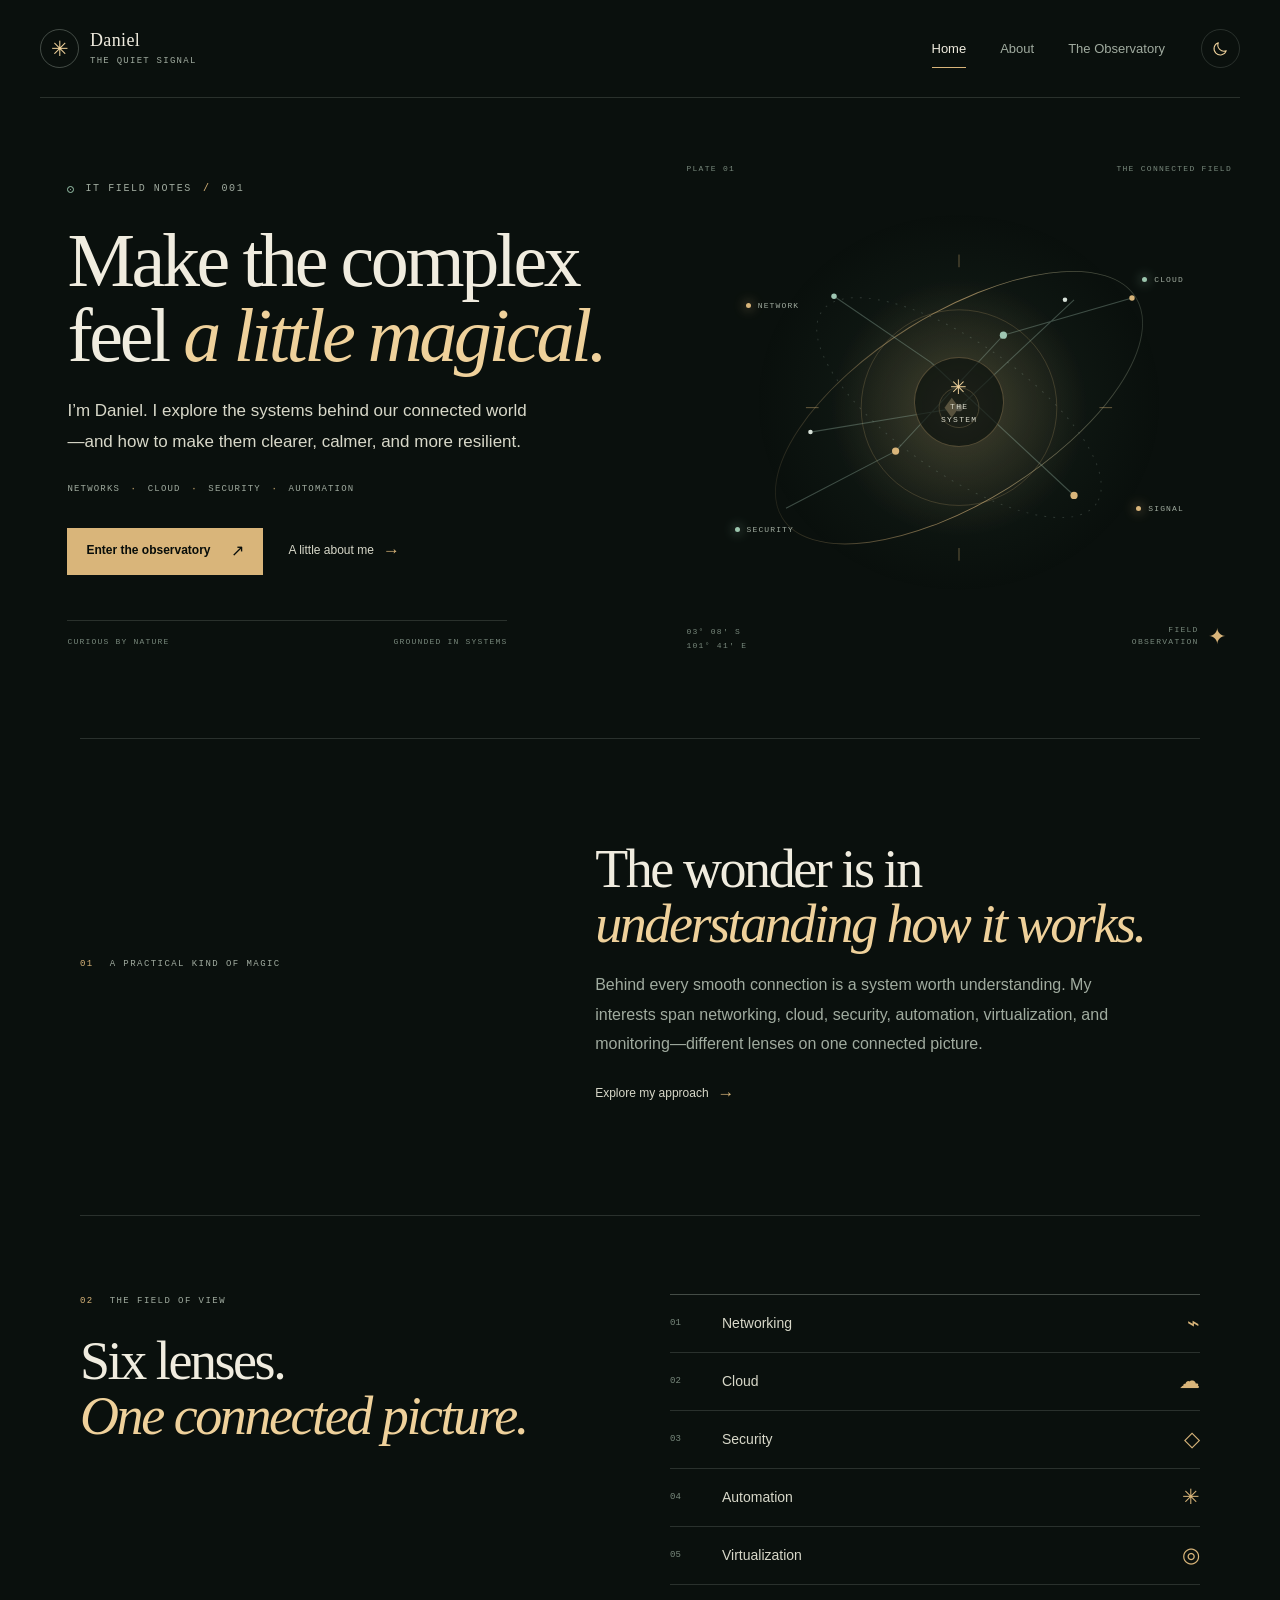
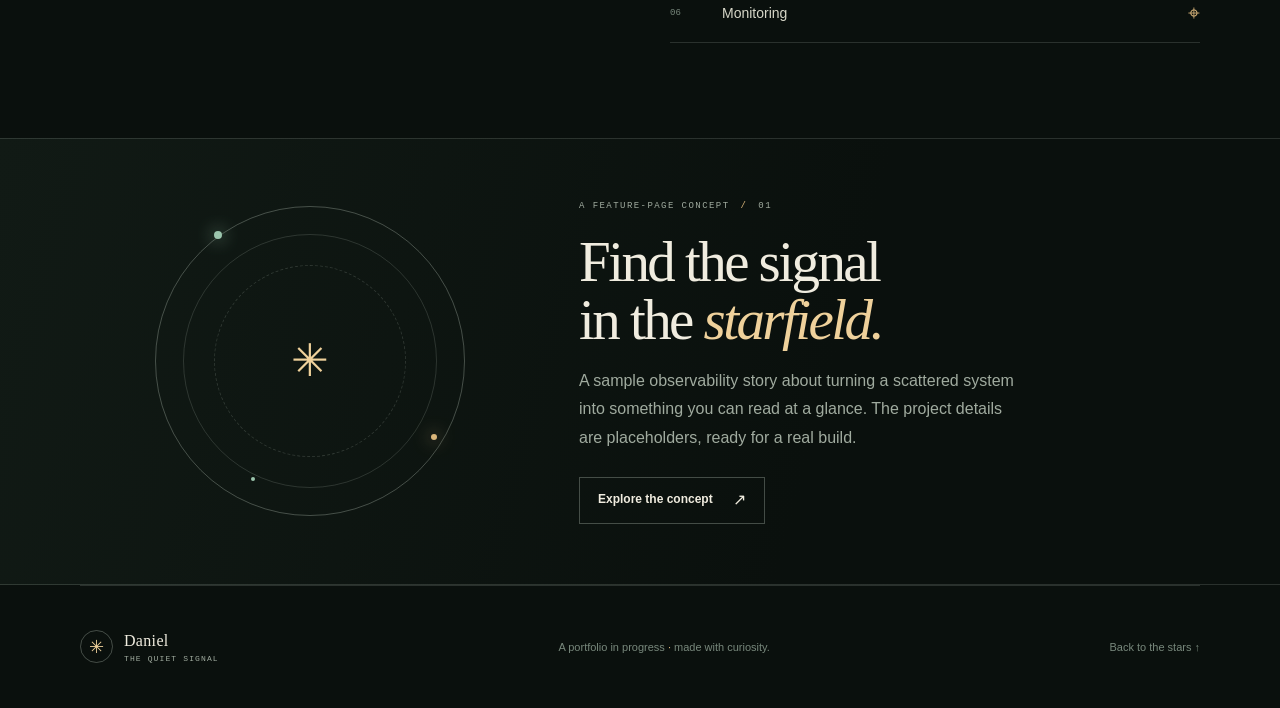
==== commit 644eb81b: "Add files via upload" ====
--- a/index.html
+++ b/index.html
@@ -6,9 +6,9 @@
     <meta name="theme-color" content="#0a100d">
     <meta name="description" content="Daniel's portfolio of IT explorations across networks, cloud, security, automation, virtualization, and monitoring.">
     <title>Daniel — The Quiet Signal</title>
-    <link rel="icon" type="image/png" href="assets/dw.JPEG">
-    <link rel="stylesheet" href="assets/styles.css">
-    <script src="assets/main.js" defer></script>
+    <link rel="icon" type="image/png" href="dw.JPEG">
+    <link rel="stylesheet" href="styles.css">
+    <script src="main.js" defer></script>
   </head>
   <body>
     <a class="skip-link" href="#main">Skip to content</a>
--- a/styles.css
+++ b/styles.css
@@ -0,0 +1,1835 @@
+:root {
+  color-scheme: dark;
+  --page: #0a100d;
+  --page-deep: #080d0a;
+  --surface: #111a15;
+  --surface-raised: #18231c;
+  --ink: #f0ecdf;
+  --ink-soft: #d8d8c9;
+  --muted: #a0ab9f;
+  --quiet: #78887c;
+  --line: rgba(202, 214, 201, .17);
+  --line-strong: rgba(202, 214, 201, .3);
+  --gold: #d9b57a;
+  --gold-bright: #efd19b;
+  --jade: #9bc5ad;
+  --serif: "Iowan Old Style", "Baskerville", "Palatino Linotype", Georgia, serif;
+  --sans: -apple-system, BlinkMacSystemFont, "Segoe UI", sans-serif;
+  --mono: "SFMono-Regular", Consolas, "Liberation Mono", monospace;
+}
+
+html[data-theme="light"] {
+  color-scheme: light;
+  --page: #f0ede2;
+  --page-deep: #e8e3d5;
+  --surface: #e8e3d5;
+  --surface-raised: #ded8c8;
+  --ink: #18231d;
+  --ink-soft: #344238;
+  --muted: #58675c;
+  --quiet: #788779;
+  --line: rgba(39, 57, 45, .17);
+  --line-strong: rgba(39, 57, 45, .3);
+  --gold: #8a642d;
+  --gold-bright: #70501f;
+  --jade: #47745e;
+}
+
+* {
+  box-sizing: border-box;
+}
+
+html {
+  scroll-behavior: smooth;
+  background: var(--page);
+}
+
+body {
+  min-width: 320px;
+  margin: 0;
+  overflow-x: hidden;
+  background: var(--page);
+  color: var(--ink);
+  font-family: var(--sans);
+  font-size: 16px;
+  line-height: 1.65;
+  transition: background-color 220ms ease, color 220ms ease;
+}
+
+body::before {
+  position: fixed;
+  z-index: -1;
+  inset: 0;
+  background-image: radial-gradient(rgba(224, 215, 184, .12) .7px, transparent .7px);
+  background-size: 31px 31px;
+  content: "";
+  opacity: .11;
+  pointer-events: none;
+}
+
+a {
+  color: inherit;
+  text-decoration: none;
+}
+
+button {
+  color: inherit;
+  font: inherit;
+}
+
+button:focus-visible,
+a:focus-visible {
+  outline: 2px solid var(--gold-bright);
+  outline-offset: 5px;
+}
+
+::selection {
+  background: var(--gold);
+  color: var(--page);
+}
+
+.skip-link {
+  position: absolute;
+  z-index: 10;
+  top: 12px;
+  left: 12px;
+  transform: translateY(-160%);
+  border: 1px solid var(--line-strong);
+  border-radius: 2px;
+  background: var(--page);
+  padding: 9px 13px;
+  color: var(--ink);
+}
+
+.skip-link:focus {
+  transform: translateY(0);
+}
+
+.site-header {
+  position: relative;
+  z-index: 2;
+  display: grid;
+  width: min(1320px, calc(100% - 80px));
+  min-height: 98px;
+  margin: 0 auto;
+  grid-template-columns: 1fr auto auto;
+  align-items: center;
+  gap: 36px;
+  border-bottom: 1px solid var(--line);
+}
+
+.brand {
+  display: inline-flex;
+  width: fit-content;
+  align-items: center;
+  gap: 11px;
+}
+
+.brand-mark {
+  display: grid;
+  width: 39px;
+  height: 39px;
+  border: 1px solid var(--line-strong);
+  border-radius: 50%;
+  color: var(--gold-bright);
+  font-size: 21px;
+  line-height: 1;
+  place-items: center;
+}
+
+.brand-copy {
+  display: grid;
+  gap: 0;
+  line-height: 1.2;
+}
+
+.brand-copy strong {
+  font-family: var(--serif);
+  font-size: 18px;
+  font-weight: 500;
+  letter-spacing: .02em;
+}
+
+.brand-copy small {
+  margin-top: 4px;
+  color: var(--muted);
+  font-family: var(--mono);
+  font-size: 9px;
+  letter-spacing: .14em;
+  text-transform: uppercase;
+}
+
+.site-nav {
+  display: flex;
+  align-items: center;
+  gap: 34px;
+}
+
+.site-nav a {
+  position: relative;
+  padding: 8px 0;
+  color: var(--muted);
+  font-size: 13px;
+  transition: color 150ms ease;
+}
+
+.site-nav a:hover,
+.site-nav a[aria-current="page"] {
+  color: var(--ink);
+}
+
+.site-nav a[aria-current="page"]::after {
+  position: absolute;
+  right: 0;
+  bottom: -1px;
+  left: 0;
+  height: 1px;
+  background: var(--gold);
+  content: "";
+}
+
+.theme-toggle {
+  display: grid;
+  width: 39px;
+  height: 39px;
+  border: 1px solid var(--line);
+  border-radius: 50%;
+  background: transparent;
+  color: var(--gold-bright);
+  cursor: pointer;
+  place-items: center;
+  transition: border-color 150ms ease, background-color 150ms ease;
+}
+
+.theme-toggle:hover {
+  border-color: var(--gold);
+  background: var(--surface);
+}
+
+.theme-toggle svg {
+  width: 17px;
+  fill: none;
+  stroke: currentColor;
+  stroke-linecap: round;
+  stroke-linejoin: round;
+  stroke-width: 1.5;
+}
+
+.page-shell {
+  width: min(1320px, calc(100% - 80px));
+  margin-right: auto;
+  margin-left: auto;
+}
+
+.section-shell {
+  width: min(1120px, calc(100% - 112px));
+  margin-right: auto;
+  margin-left: auto;
+}
+
+.hero {
+  display: grid;
+  min-height: 640px;
+  padding-top: 48px;
+  padding-bottom: 70px;
+  grid-template-columns: 1fr .92fr;
+  align-items: center;
+  gap: 28px;
+}
+
+.hero-copy {
+  position: relative;
+  z-index: 1;
+  padding: 16px 0 0 4.5%;
+}
+
+.eyebrow,
+.section-kicker,
+.hero-footnote,
+.hero-focus,
+.art-caption,
+.art-coordinate,
+.art-stamp,
+.interior-meta,
+.draft-note,
+.diagram-topline,
+.diagram-legend,
+.diagram-coordinate,
+.process-number {
+  font-family: var(--mono);
+  font-size: 10px;
+  font-weight: 400;
+  letter-spacing: .16em;
+  line-height: 1.6;
+  text-transform: uppercase;
+}
+
+.eyebrow {
+  display: flex;
+  align-items: center;
+  gap: 11px;
+  margin: 0 0 26px;
+  color: var(--muted);
+}
+
+.status-mark {
+  position: relative;
+  display: inline-block;
+  width: 7px;
+  height: 7px;
+  border: 1px solid var(--jade);
+  border-radius: 50%;
+}
+
+.status-mark::after {
+  position: absolute;
+  inset: 2px;
+  border-radius: inherit;
+  background: var(--jade);
+  content: "";
+}
+
+.eyebrow-divider {
+  color: var(--gold);
+}
+
+h1,
+h2,
+h3,
+p {
+  margin-top: 0;
+}
+
+h1,
+h2 {
+  font-family: var(--serif);
+  font-weight: 400;
+  letter-spacing: -.045em;
+}
+
+h1 em,
+h2 em {
+  color: var(--gold-bright);
+  font-weight: 400;
+}
+
+.hero h1 {
+  max-width: 720px;
+  margin-bottom: 24px;
+  font-size: 76px;
+  line-height: .98;
+}
+
+.hero-intro {
+  max-width: 475px;
+  margin-bottom: 25px;
+  color: var(--ink-soft);
+  font-size: 17px;
+  line-height: 1.8;
+}
+
+.hero-focus {
+  margin-bottom: 31px;
+  color: var(--muted);
+  font-size: 9px;
+  letter-spacing: .13em;
+}
+
+.hero-focus span {
+  padding: 0 4px;
+  color: var(--gold);
+}
+
+.hero-actions {
+  display: flex;
+  align-items: center;
+  gap: 26px;
+}
+
+.button {
+  display: inline-flex;
+  min-height: 47px;
+  align-items: center;
+  justify-content: center;
+  gap: 20px;
+  padding: 0 18px;
+  border: 1px solid transparent;
+  font-size: 12px;
+  font-weight: 550;
+  transition: background-color 160ms ease, border-color 160ms ease, transform 160ms ease;
+}
+
+.button:hover {
+  transform: translateY(-2px);
+}
+
+.button-primary {
+  background: var(--gold);
+  color: var(--page-deep);
+}
+
+.button-primary:hover {
+  background: var(--gold-bright);
+}
+
+.button-primary span,
+.button-outline span {
+  font-size: 16px;
+}
+
+.button-outline {
+  border-color: var(--line-strong);
+  color: var(--ink);
+}
+
+.button-outline:hover {
+  border-color: var(--gold);
+  background: var(--surface);
+}
+
+.text-link {
+  display: inline-flex;
+  width: fit-content;
+  align-items: center;
+  gap: 9px;
+  color: var(--ink-soft);
+  font-size: 12px;
+  transition: color 150ms ease, gap 150ms ease;
+}
+
+.text-link span {
+  color: var(--gold);
+  font-size: 17px;
+}
+
+.text-link:hover {
+  gap: 14px;
+  color: var(--gold-bright);
+}
+
+.hero-footnote {
+  display: flex;
+  max-width: 440px;
+  justify-content: space-between;
+  margin-top: 45px;
+  padding-top: 15px;
+  border-top: 1px solid var(--line);
+  color: var(--quiet);
+  font-size: 8px;
+  letter-spacing: .15em;
+}
+
+.hero-art {
+  position: relative;
+  min-height: 515px;
+  overflow: hidden;
+  background: radial-gradient(ellipse at 50% 49%, rgba(74, 105, 80, .17), transparent 51%);
+}
+
+.art-caption {
+  position: absolute;
+  z-index: 1;
+  top: 13px;
+  right: 8px;
+  left: 8px;
+  display: flex;
+  justify-content: space-between;
+  color: var(--quiet);
+  font-size: 8px;
+}
+
+.star-map {
+  position: absolute;
+  top: 50%;
+  left: 50%;
+  width: min(100%, 610px);
+  overflow: visible;
+  transform: translate(-50%, -49%);
+}
+
+.map-core {
+  position: absolute;
+  top: 49%;
+  left: 50%;
+  display: grid;
+  width: 90px;
+  height: 90px;
+  align-content: center;
+  justify-items: center;
+  border: 1px solid rgba(217, 181, 122, .31);
+  border-radius: 50%;
+  background: color-mix(in srgb, var(--page) 66%, transparent);
+  color: var(--ink-soft);
+  font-family: var(--mono);
+  font-size: 8px;
+  letter-spacing: .16em;
+  line-height: 1.55;
+  text-align: center;
+  transform: translate(-50%, -50%);
+}
+
+.core-star {
+  margin-bottom: 4px;
+  color: var(--gold-bright);
+  font-family: var(--serif);
+  font-size: 20px;
+  line-height: 1;
+}
+
+.map-label {
+  position: absolute;
+  display: flex;
+  align-items: center;
+  gap: 7px;
+  color: var(--muted);
+  font-family: var(--mono);
+  font-size: 8px;
+  letter-spacing: .14em;
+}
+
+.map-label i {
+  width: 5px;
+  height: 5px;
+  border-radius: 50%;
+  background: var(--gold);
+  box-shadow: 0 0 12px var(--gold);
+}
+
+.label-network {
+  top: 29%;
+  left: 12%;
+}
+
+.label-cloud {
+  top: 24%;
+  right: 10%;
+}
+
+.label-security {
+  bottom: 25%;
+  left: 10%;
+}
+
+.label-signal {
+  right: 10%;
+  bottom: 29%;
+}
+
+.label-cloud i,
+.label-security i {
+  background: var(--jade);
+  box-shadow: 0 0 12px var(--jade);
+}
+
+.art-coordinate {
+  position: absolute;
+  bottom: 12px;
+  left: 8px;
+  color: var(--quiet);
+  font-size: 8px;
+  line-height: 1.7;
+}
+
+.art-stamp {
+  position: absolute;
+  right: 13px;
+  bottom: 12px;
+  display: flex;
+  align-items: center;
+  gap: 9px;
+  color: var(--quiet);
+  font-size: 8px;
+  line-height: 1.5;
+  text-align: right;
+}
+
+.art-stamp strong {
+  color: var(--gold);
+  font-family: var(--serif);
+  font-size: 22px;
+  font-weight: 400;
+}
+
+.manifesto {
+  display: grid;
+  padding-top: 82px;
+  padding-bottom: 107px;
+  border-top: 1px solid var(--line);
+  grid-template-columns: .88fr 1.12fr;
+  gap: 40px;
+}
+
+.section-kicker {
+  display: flex;
+  align-items: center;
+  gap: 16px;
+  color: var(--muted);
+  font-size: 9px;
+}
+
+.section-kicker span:first-child {
+  color: var(--gold);
+}
+
+.manifesto-copy h2,
+.section-heading h2,
+.about-statement h2,
+.approach-heading h2,
+.project-context h2,
+.proof-content h2 {
+  margin: 21px 0 18px;
+  font-size: 54px;
+  line-height: 1.02;
+}
+
+.manifesto-copy p {
+  max-width: 540px;
+  margin-bottom: 20px;
+  color: var(--muted);
+  line-height: 1.85;
+}
+
+.domains {
+  display: grid;
+  padding: 78px 0 95px;
+  border-top: 1px solid var(--line);
+  grid-template-columns: 1fr 1fr;
+  gap: 60px;
+}
+
+.section-heading h2 {
+  margin-top: 26px;
+}
+
+.domain-list {
+  border-top: 1px solid var(--line-strong);
+}
+
+.domain-row {
+  display: grid;
+  min-height: 58px;
+  align-items: center;
+  border-bottom: 1px solid var(--line);
+  grid-template-columns: 40px 1fr auto;
+  gap: 12px;
+}
+
+.domain-number {
+  color: var(--quiet);
+  font-family: var(--mono);
+  font-size: 9px;
+}
+
+.domain-row > span:nth-child(2) {
+  color: var(--ink-soft);
+  font-size: 14px;
+}
+
+.domain-glyph {
+  color: var(--gold);
+  font-family: var(--serif);
+  font-size: 21px;
+}
+
+.feature-band {
+  overflow: hidden;
+  border-top: 1px solid var(--line);
+  border-bottom: 1px solid var(--line);
+  background: linear-gradient(105deg, var(--surface) 0%, var(--page) 64%);
+}
+
+.feature-inner {
+  position: relative;
+  display: grid;
+  min-height: 440px;
+  align-items: center;
+  grid-template-columns: .85fr 1.15fr;
+  gap: 40px;
+}
+
+.feature-orbit {
+  position: relative;
+  display: grid;
+  width: 310px;
+  height: 310px;
+  justify-self: center;
+  border: 1px solid var(--line-strong);
+  border-radius: 50%;
+  color: var(--gold-bright);
+  font-family: var(--serif);
+  font-size: 45px;
+  place-items: center;
+}
+
+.feature-orbit::before,
+.feature-orbit::after,
+.feature-orbit i {
+  position: absolute;
+  border: 1px solid var(--line);
+  border-radius: 50%;
+  content: "";
+}
+
+.feature-orbit::before {
+  inset: 27px;
+}
+
+.feature-orbit::after {
+  inset: 58px;
+  border-style: dashed;
+}
+
+.feature-orbit i:nth-of-type(1) {
+  top: 24px;
+  left: 58px;
+  width: 8px;
+  height: 8px;
+  border: 0;
+  background: var(--jade);
+  box-shadow: 0 0 17px var(--jade);
+}
+
+.feature-orbit i:nth-of-type(2) {
+  right: 27px;
+  bottom: 75px;
+  width: 6px;
+  height: 6px;
+  border: 0;
+  background: var(--gold);
+  box-shadow: 0 0 17px var(--gold);
+}
+
+.feature-orbit i:nth-of-type(3) {
+  bottom: 34px;
+  left: 95px;
+  width: 4px;
+  height: 4px;
+  border: 0;
+  background: var(--jade);
+}
+
+.feature-copy {
+  max-width: 490px;
+  padding: 60px 0;
+}
+
+.feature-copy .eyebrow {
+  margin-bottom: 20px;
+  font-size: 9px;
+}
+
+.feature-copy h2,
+.endcap-inner h2 {
+  margin: 0 0 17px;
+  font-size: 57px;
+  line-height: 1.02;
+}
+
+.feature-copy p:not(.eyebrow) {
+  max-width: 440px;
+  margin-bottom: 24px;
+  color: var(--muted);
+  line-height: 1.8;
+}
+
+.site-footer {
+  display: flex;
+  min-height: 123px;
+  align-items: center;
+  justify-content: space-between;
+  gap: 20px;
+  border-top: 1px solid var(--line);
+}
+
+.footer-brand .brand-mark {
+  width: 33px;
+  height: 33px;
+  font-size: 18px;
+}
+
+.footer-brand .brand-copy strong {
+  font-size: 16px;
+}
+
+.footer-brand .brand-copy small {
+  font-size: 8px;
+}
+
+.site-footer > p,
+.back-top {
+  margin: 0;
+  color: var(--quiet);
+  font-size: 11px;
+}
+
+.site-footer > p span {
+  color: var(--gold);
+}
+
+.back-top:hover {
+  color: var(--gold-bright);
+}
+
+.interior-page {
+  padding-top: 74px;
+}
+
+.interior-hero {
+  max-width: 870px;
+  padding: 22px 0 95px 9%;
+}
+
+.interior-hero .eyebrow,
+.project-title-block .eyebrow {
+  margin-bottom: 25px;
+}
+
+.interior-hero h1,
+.project-title-block h1 {
+  margin: 0 0 24px;
+  font-size: 78px;
+  line-height: .98;
+}
+
+.interior-lede {
+  max-width: 670px;
+  margin-bottom: 25px;
+  color: var(--ink-soft);
+  font-family: var(--serif);
+  font-size: 24px;
+  line-height: 1.55;
+}
+
+.interior-meta {
+  display: flex;
+  flex-wrap: wrap;
+  gap: 10px;
+  color: var(--quiet);
+  font-size: 9px;
+}
+
+.interior-meta span:nth-child(even) {
+  color: var(--gold);
+}
+
+.inset-shell {
+  width: min(1000px, calc(100% - 112px));
+}
+
+.about-columns {
+  display: grid;
+  padding: 69px 0 78px;
+  border-top: 1px solid var(--line);
+  border-bottom: 1px solid var(--line);
+  grid-template-columns: .85fr 1.15fr;
+  gap: 70px;
+}
+
+.about-statement h2 {
+  margin-top: 24px;
+  font-size: 48px;
+}
+
+.about-body p {
+  color: var(--muted);
+  line-height: 1.9;
+}
+
+.about-body .large-copy {
+  margin-bottom: 23px;
+  color: var(--ink-soft);
+  font-family: var(--serif);
+  font-size: 25px;
+  line-height: 1.55;
+}
+
+.approach-section {
+  display: grid;
+  padding-top: 95px;
+  padding-bottom: 100px;
+  grid-template-columns: .9fr 1.1fr;
+  gap: 60px;
+}
+
+.approach-heading h2 {
+  font-size: 49px;
+}
+
+.approach-steps {
+  border-top: 1px solid var(--line-strong);
+}
+
+.approach-step {
+  position: relative;
+  padding: 20px 0 21px 52px;
+  border-bottom: 1px solid var(--line);
+}
+
+.step-index {
+  position: absolute;
+  top: 21px;
+  left: 0;
+  color: var(--gold);
+  font-family: var(--serif);
+  font-size: 16px;
+}
+
+.approach-step h3,
+.field-kit h3,
+.process-card h3 {
+  margin-bottom: 5px;
+  color: var(--ink-soft);
+  font-family: var(--serif);
+  font-size: 21px;
+  font-weight: 400;
+}
+
+.approach-step p,
+.field-kit p,
+.process-card p {
+  margin-bottom: 0;
+  color: var(--muted);
+  font-size: 13px;
+  line-height: 1.75;
+}
+
+.field-kit {
+  padding: 63px 0 90px;
+  border-top: 1px solid var(--line);
+}
+
+.field-kit-grid {
+  display: grid;
+  margin-top: 30px;
+  grid-template-columns: repeat(3, 1fr);
+  gap: 0 45px;
+}
+
+.field-kit-grid > div {
+  min-height: 167px;
+  padding: 19px 0 20px;
+  border-top: 1px solid var(--line);
+}
+
+.kit-mark {
+  display: inline-block;
+  margin-bottom: 10px;
+  color: var(--gold);
+  font-family: var(--serif);
+  font-size: 21px;
+}
+
+.field-kit h3 {
+  font-size: 20px;
+}
+
+.closing-note {
+  border-top: 1px solid var(--line);
+  border-bottom: 1px solid var(--line);
+  background: linear-gradient(90deg, var(--surface), transparent 90%);
+}
+
+.closing-inner {
+  display: flex;
+  min-height: 154px;
+  align-items: center;
+  gap: 25px;
+}
+
+.closing-sigil {
+  color: var(--gold);
+  font-family: var(--serif);
+  font-size: 38px;
+}
+
+.closing-inner p {
+  max-width: 475px;
+  margin: 0 auto 0 0;
+  color: var(--ink-soft);
+  font-family: var(--serif);
+  font-size: 22px;
+  line-height: 1.4;
+}
+
+.project-page {
+  padding-top: 62px;
+}
+
+.project-hero {
+  display: grid;
+  padding: 32px 0 94px;
+  grid-template-columns: .86fr 1.14fr;
+  align-items: center;
+  gap: 45px;
+}
+
+.project-title-block {
+  padding-left: 5%;
+}
+
+.project-title-block h1 {
+  font-size: 65px;
+}
+
+.project-title-block .interior-lede {
+  margin-bottom: 20px;
+  font-family: var(--sans);
+  font-size: 16px;
+  line-height: 1.8;
+}
+
+.draft-note {
+  display: flex;
+  max-width: 410px;
+  align-items: flex-start;
+  gap: 9px;
+  margin: 0;
+  color: var(--gold-bright);
+  font-size: 9px;
+  letter-spacing: .08em;
+  line-height: 1.7;
+}
+
+.draft-note span {
+  flex: 0 0 auto;
+  font-size: 13px;
+}
+
+.project-visual {
+  overflow: hidden;
+  border: 1px solid var(--line-strong);
+  background: radial-gradient(ellipse at 50% 46%, rgba(69, 99, 73, .14), var(--surface) 75%);
+}
+
+.diagram-topline {
+  display: flex;
+  min-height: 41px;
+  align-items: center;
+  justify-content: space-between;
+  padding: 0 17px;
+  border-bottom: 1px solid var(--line);
+  color: var(--quiet);
+  font-size: 8px;
+}
+
+.diagram-state {
+  display: inline-flex;
+  align-items: center;
+  gap: 7px;
+  color: var(--muted);
+}
+
+.diagram-state i {
+  width: 5px;
+  height: 5px;
+  border-radius: 50%;
+  background: var(--gold);
+}
+
+.signal-diagram {
+  position: relative;
+  height: 330px;
+  margin: 8px 0 0;
+}
+
+.diagram-lines {
+  position: absolute;
+  width: 100%;
+  height: 100%;
+  inset: 0;
+}
+
+.signal-node {
+  position: absolute;
+  z-index: 1;
+  display: grid;
+  min-width: 96px;
+  justify-items: center;
+  gap: 2px;
+  padding: 8px 10px 9px;
+  border: 1px solid var(--line-strong);
+  border-radius: 3px;
+  background: var(--page);
+  cursor: pointer;
+  transform: translate(-50%, -50%);
+  transition: border-color 150ms ease, background-color 150ms ease, box-shadow 150ms ease;
+}
+
+.signal-node:hover,
+.signal-node[aria-pressed="true"] {
+  border-color: var(--gold);
+  background: var(--surface-raised);
+  box-shadow: 0 0 24px rgba(217, 181, 122, .12);
+}
+
+.signal-node strong {
+  color: var(--ink-soft);
+  font-family: var(--mono);
+  font-size: 8px;
+  font-weight: 500;
+  letter-spacing: .1em;
+}
+
+.signal-node small {
+  color: var(--quiet);
+  font-family: var(--mono);
+  font-size: 8px;
+}
+
+.node-icon {
+  color: var(--gold-bright);
+  font-size: 16px;
+  line-height: 1.2;
+}
+
+.node-core {
+  top: 48%;
+  left: 50%;
+}
+
+.node-cloud {
+  top: 22%;
+  left: 20%;
+}
+
+.node-security {
+  top: 22%;
+  left: 80%;
+}
+
+.node-monitor {
+  top: 77%;
+  left: 20%;
+}
+
+.node-host {
+  top: 77%;
+  left: 80%;
+}
+
+.diagram-center {
+  position: absolute;
+  top: 48%;
+  left: 50%;
+  display: none;
+  width: 68px;
+  height: 68px;
+  align-content: center;
+  justify-items: center;
+  border: 1px solid rgba(217, 181, 122, .28);
+  border-radius: 50%;
+  color: var(--gold-bright);
+  transform: translate(-50%, -50%);
+}
+
+.diagram-center span {
+  font-size: 16px;
+  line-height: 1;
+}
+
+.diagram-center strong {
+  margin-top: 3px;
+  color: var(--muted);
+  font-family: var(--mono);
+  font-size: 6px;
+  font-weight: 400;
+  letter-spacing: .07em;
+  line-height: 1.4;
+  text-align: center;
+}
+
+.diagram-coordinate {
+  position: absolute;
+  bottom: 1px;
+  color: var(--quiet);
+  font-size: 7px;
+}
+
+.coordinate-a {
+  left: 13px;
+}
+
+.coordinate-b {
+  right: 13px;
+}
+
+.diagram-readout {
+  min-height: 40px;
+  padding: 9px 16px;
+  border-top: 1px solid var(--line);
+  border-bottom: 1px solid var(--line);
+  color: var(--ink-soft);
+  font-size: 11px;
+}
+
+.diagram-legend {
+  display: flex;
+  min-height: 39px;
+  flex-wrap: wrap;
+  align-items: center;
+  gap: 10px 17px;
+  padding: 7px 15px;
+  color: var(--quiet);
+  font-size: 7px;
+  letter-spacing: .08em;
+}
+
+.diagram-legend > span {
+  display: inline-flex;
+  align-items: center;
+  gap: 5px;
+}
+
+.legend-dot {
+  display: inline-block;
+  width: 5px;
+  height: 5px;
+  border-radius: 50%;
+}
+
+.legend-dot-good {
+  background: var(--jade);
+}
+
+.legend-dot-watch {
+  background: var(--gold);
+}
+
+.project-context {
+  display: grid;
+  padding: 76px 0 87px;
+  border-top: 1px solid var(--line);
+  grid-template-columns: .8fr 1.2fr;
+  gap: 55px;
+}
+
+.project-context h2 {
+  margin-top: 23px;
+  font-size: 46px;
+}
+
+.project-context-copy p {
+  max-width: 660px;
+  color: var(--muted);
+  line-height: 1.85;
+}
+
+.project-context-copy p:first-child {
+  color: var(--ink-soft);
+  font-size: 17px;
+}
+
+.process-section {
+  padding-top: 76px;
+  padding-bottom: 94px;
+  border-top: 1px solid var(--line);
+}
+
+.process-section .section-heading {
+  display: grid;
+  margin-bottom: 42px;
+  grid-template-columns: 1fr 1fr;
+  align-items: start;
+}
+
+.process-section .section-heading h2 {
+  margin-top: 0;
+  font-size: 46px;
+}
+
+.process-grid {
+  display: grid;
+  grid-template-columns: repeat(3, 1fr);
+  gap: 35px;
+}
+
+.process-card {
+  min-height: 240px;
+  padding-top: 18px;
+  border-top: 1px solid var(--line-strong);
+}
+
+.process-number {
+  color: var(--quiet);
+  font-size: 8px;
+}
+
+.process-symbol {
+  display: grid;
+  width: 53px;
+  height: 53px;
+  margin: 20px 0 19px;
+  border: 1px solid var(--line);
+  border-radius: 50%;
+  color: var(--gold);
+  font-family: var(--serif);
+  font-size: 25px;
+  place-items: center;
+}
+
+.process-card h3 {
+  font-size: 22px;
+}
+
+.proof-section {
+  padding: 73px 0 88px;
+  border-top: 1px solid var(--line);
+}
+
+.proof-content {
+  display: grid;
+  margin-top: 8px;
+  grid-template-columns: 1fr 1fr;
+  gap: 50px;
+}
+
+.proof-content h2 {
+  font-size: 49px;
+}
+
+.proof-list p {
+  display: flex;
+  align-items: baseline;
+  gap: 15px;
+  margin: 0;
+  padding: 11px 0;
+  border-bottom: 1px solid var(--line);
+  color: var(--ink-soft);
+  font-size: 13px;
+}
+
+.proof-list p:first-child {
+  border-top: 1px solid var(--line);
+}
+
+.proof-list span {
+  color: var(--gold);
+  font-family: var(--mono);
+  font-size: 9px;
+}
+
+.project-endcap {
+  border-top: 1px solid var(--line);
+  background: radial-gradient(ellipse at 50% 110%, rgba(79, 104, 79, .18), transparent 60%);
+}
+
+.endcap-inner {
+  display: grid;
+  min-height: 350px;
+  align-content: center;
+  justify-items: center;
+  padding: 55px 0;
+  text-align: center;
+}
+
+.endcap-inner .eyebrow {
+  margin-bottom: 19px;
+}
+
+.endcap-inner h2 {
+  margin-bottom: 22px;
+  font-size: 51px;
+}
+
+.reveal {
+  animation: arrive 500ms ease-out both;
+}
+
+.hero-art.reveal {
+  animation-delay: 90ms;
+}
+
+@keyframes arrive {
+  from {
+    opacity: 0;
+    transform: translateY(9px);
+  }
+
+  to {
+    opacity: 1;
+    transform: translateY(0);
+  }
+}
+
+@media (max-width: 1000px) {
+  .site-header,
+  .page-shell {
+    width: calc(100% - 56px);
+  }
+
+  .section-shell,
+  .inset-shell {
+    width: calc(100% - 76px);
+  }
+
+  .hero {
+    min-height: 590px;
+    grid-template-columns: 1fr .85fr;
+    gap: 5px;
+  }
+
+  .hero-copy {
+    padding-left: 0;
+  }
+
+  .hero h1 {
+    font-size: 62px;
+  }
+
+  .hero-art {
+    min-height: 450px;
+  }
+
+  .project-hero {
+    grid-template-columns: 1fr;
+  }
+
+  .project-title-block {
+    padding-left: 0;
+  }
+
+  .project-title-block h1 br {
+    display: none;
+  }
+
+  .project-visual {
+    max-width: 750px;
+  }
+
+  .about-columns,
+  .approach-section,
+  .project-context {
+    gap: 40px;
+  }
+}
+
+@media (max-width: 700px) {
+  body {
+    font-size: 15px;
+  }
+
+  .site-header {
+    width: calc(100% - 38px);
+    min-height: 78px;
+    grid-template-columns: 1fr auto;
+    gap: 0 15px;
+  }
+
+  .brand-mark {
+    width: 34px;
+    height: 34px;
+    font-size: 18px;
+  }
+
+  .brand-copy strong {
+    font-size: 16px;
+  }
+
+  .brand-copy small {
+    font-size: 8px;
+  }
+
+  .site-nav {
+    width: 100%;
+    min-width: 0;
+    order: 3;
+    grid-column: 1 / -1;
+    justify-content: flex-start;
+    flex-wrap: wrap;
+    gap: 10px 26px;
+    padding: 0 0 10px 2px;
+  }
+
+  .site-nav a {
+    font-size: 12px;
+  }
+
+  .theme-toggle {
+    width: 34px;
+    height: 34px;
+  }
+
+  .page-shell {
+    width: calc(100% - 38px);
+    min-width: 0;
+  }
+
+  .section-shell,
+  .inset-shell {
+    width: calc(100% - 44px);
+    min-width: 0;
+  }
+
+  .hero {
+    min-height: unset;
+    padding-top: 55px;
+    padding-bottom: 54px;
+    grid-template-columns: minmax(0, 1fr);
+    gap: 19px;
+  }
+
+  .hero-copy {
+    padding: 0;
+    min-width: 0;
+  }
+
+  .eyebrow {
+    margin-bottom: 21px;
+    font-size: 8px;
+  }
+
+  .hero h1 {
+    max-width: 100%;
+    margin-bottom: 17px;
+    font-size: 50px;
+    line-height: 1.01;
+  }
+
+  .hero-intro {
+    max-width: 100%;
+    font-size: 15px;
+  }
+
+  .hero-focus {
+    font-size: 8px;
+  }
+
+  .hero-actions {
+    flex-wrap: wrap;
+    gap: 17px 22px;
+  }
+
+  .button {
+    min-height: 44px;
+    padding: 0 14px;
+    font-size: 11px;
+  }
+
+  .hero-footnote {
+    margin-top: 29px;
+  }
+
+  .hero-art {
+    min-height: 340px;
+  }
+
+  .star-map {
+    width: 430px;
+    max-width: 120%;
+  }
+
+  .map-label {
+    font-size: 7px;
+  }
+
+  .label-network,
+  .label-security {
+    left: 3%;
+  }
+
+  .label-cloud,
+  .label-signal {
+    right: 3%;
+  }
+
+  .manifesto,
+  .domains,
+  .about-columns,
+  .approach-section,
+  .project-context,
+  .proof-content {
+    grid-template-columns: 1fr;
+  }
+
+  .manifesto {
+    padding-top: 55px;
+    padding-bottom: 65px;
+    gap: 24px;
+  }
+
+  .manifesto-copy h2,
+  .section-heading h2,
+  .about-statement h2,
+  .approach-heading h2,
+  .project-context h2,
+  .proof-content h2 {
+    font-size: 40px;
+  }
+
+  .domains {
+    padding: 58px 0 64px;
+    gap: 14px;
+  }
+
+  .section-heading h2 {
+    margin-bottom: 17px;
+  }
+
+  .feature-inner {
+    min-height: unset;
+    padding-top: 49px;
+    padding-bottom: 48px;
+    grid-template-columns: 1fr;
+    gap: 24px;
+  }
+
+  .feature-orbit {
+    width: 212px;
+    height: 212px;
+  }
+
+  .feature-orbit::before {
+    inset: 19px;
+  }
+
+  .feature-orbit::after {
+    inset: 41px;
+  }
+
+  .feature-orbit i:nth-of-type(1) {
+    top: 16px;
+    left: 39px;
+  }
+
+  .feature-orbit i:nth-of-type(2) {
+    right: 18px;
+    bottom: 51px;
+  }
+
+  .feature-orbit i:nth-of-type(3) {
+    bottom: 23px;
+    left: 65px;
+  }
+
+  .feature-copy {
+    padding: 0;
+  }
+
+  .feature-copy h2,
+  .endcap-inner h2 {
+    font-size: 42px;
+  }
+
+  .site-footer {
+    min-height: 110px;
+    flex-wrap: wrap;
+    justify-content: space-between;
+    padding-top: 18px;
+    padding-bottom: 18px;
+  }
+
+  .site-footer > p {
+    order: 3;
+    width: 100%;
+    margin: 0;
+    font-size: 10px;
+  }
+
+  .back-top {
+    font-size: 10px;
+  }
+
+  .interior-page {
+    padding-top: 53px;
+  }
+
+  .interior-hero {
+    padding: 12px 0 59px;
+  }
+
+  .interior-hero h1,
+  .project-title-block h1 {
+    margin-bottom: 18px;
+    font-size: 54px;
+  }
+
+  .interior-lede {
+    font-size: 19px;
+    line-height: 1.55;
+  }
+
+  .interior-meta {
+    font-size: 8px;
+    gap: 7px;
+  }
+
+  .about-columns {
+    padding: 49px 0 54px;
+    gap: 17px;
+  }
+
+  .about-body .large-copy {
+    font-size: 21px;
+  }
+
+  .approach-section {
+    padding-top: 60px;
+    padding-bottom: 64px;
+    gap: 20px;
+  }
+
+  .field-kit {
+    padding: 48px 0 60px;
+  }
+
+  .field-kit-grid {
+    margin-top: 22px;
+    grid-template-columns: repeat(2, 1fr);
+    gap: 0 20px;
+  }
+
+  .field-kit-grid > div {
+    min-height: 157px;
+  }
+
+  .closing-inner {
+    min-height: 150px;
+    flex-wrap: wrap;
+    gap: 10px 15px;
+    padding-top: 22px;
+    padding-bottom: 22px;
+  }
+
+  .closing-sigil {
+    font-size: 30px;
+  }
+
+  .closing-inner p {
+    max-width: calc(100% - 48px);
+    font-size: 19px;
+  }
+
+  .closing-inner .text-link {
+    margin-left: 45px;
+  }
+
+  .project-page {
+    padding-top: 39px;
+  }
+
+  .project-hero {
+    padding-top: 17px;
+    padding-bottom: 61px;
+    gap: 25px;
+  }
+
+  .project-title-block h1 br {
+    display: initial;
+  }
+
+  .project-title-block .interior-lede {
+    font-size: 14px;
+  }
+
+  .draft-note {
+    font-size: 8px;
+  }
+
+  .signal-diagram {
+    height: 275px;
+  }
+
+  .signal-node {
+    min-width: 72px;
+    padding: 6px 6px 7px;
+  }
+
+  .signal-node strong {
+    font-size: 6px;
+  }
+
+  .signal-node small {
+    font-size: 7px;
+  }
+
+  .node-icon {
+    font-size: 13px;
+  }
+
+  .diagram-legend {
+    gap: 6px 11px;
+  }
+
+  .diagram-legend,
+  .diagram-topline {
+    font-size: 6px;
+  }
+
+  .project-context {
+    padding: 52px 0 58px;
+    gap: 15px;
+  }
+
+  .process-section {
+    padding-top: 53px;
+    padding-bottom: 62px;
+  }
+
+  .process-section .section-heading {
+    margin-bottom: 24px;
+    grid-template-columns: 1fr;
+    gap: 13px;
+  }
+
+  .process-section .section-heading h2 {
+    font-size: 40px;
+  }
+
+  .process-grid {
+    grid-template-columns: 1fr;
+    gap: 12px;
+  }
+
+  .process-card {
+    min-height: unset;
+    padding-bottom: 20px;
+  }
+
+  .process-symbol {
+    width: 45px;
+    height: 45px;
+    margin: 13px 0;
+  }
+
+  .proof-section {
+    padding: 54px 0 62px;
+  }
+
+  .proof-content {
+    gap: 5px;
+  }
+
+  .endcap-inner {
+    min-height: 300px;
+  }
+}
+
+@media (max-width: 390px) {
+  .hero h1 {
+    font-size: 42px;
+  }
+
+  .hero-focus {
+    letter-spacing: .08em;
+  }
+
+  .interior-hero h1,
+  .project-title-block h1 {
+    font-size: 48px;
+  }
+
+  .signal-node {
+    min-width: 65px;
+  }
+}
+
+@media (prefers-reduced-motion: reduce) {
+  *,
+  *::before,
+  *::after {
+    scroll-behavior: auto !important;
+    animation-duration: .01ms !important;
+    animation-iteration-count: 1 !important;
+    transition-duration: .01ms !important;
+  }
+}
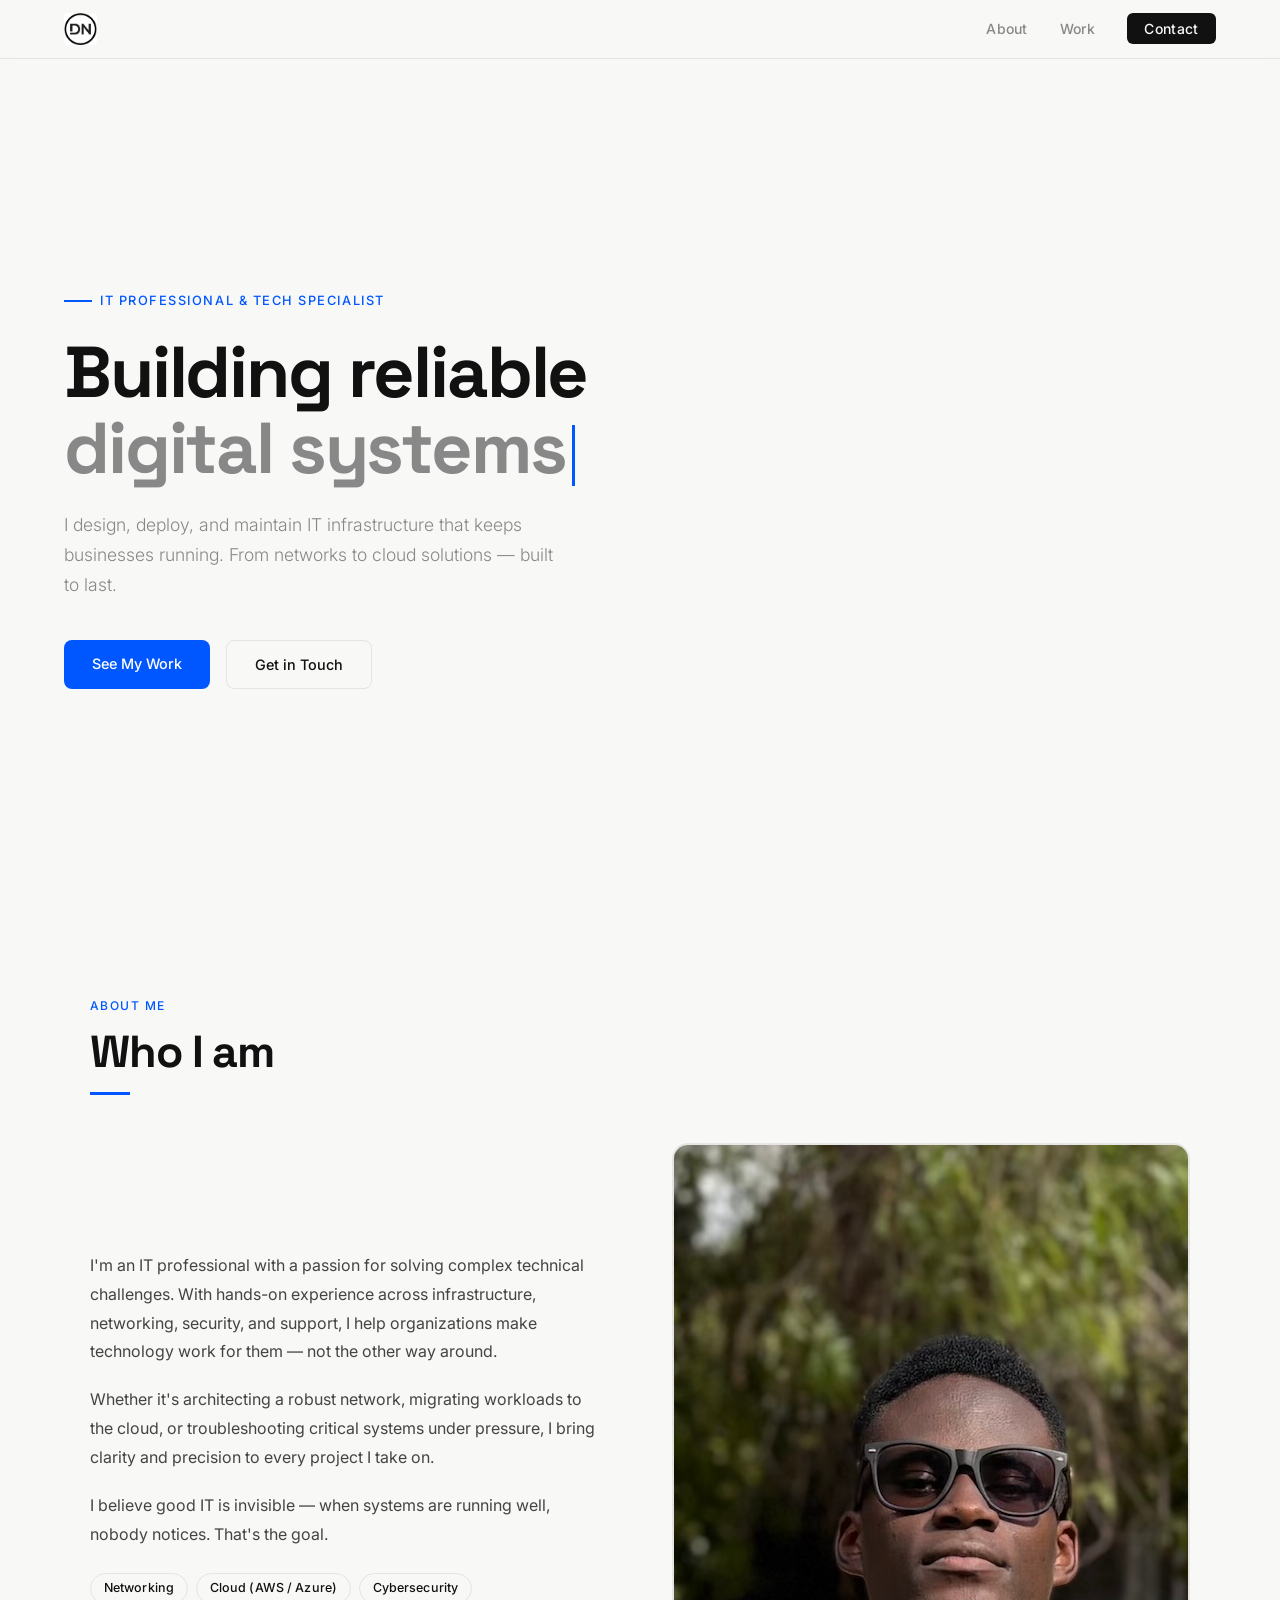
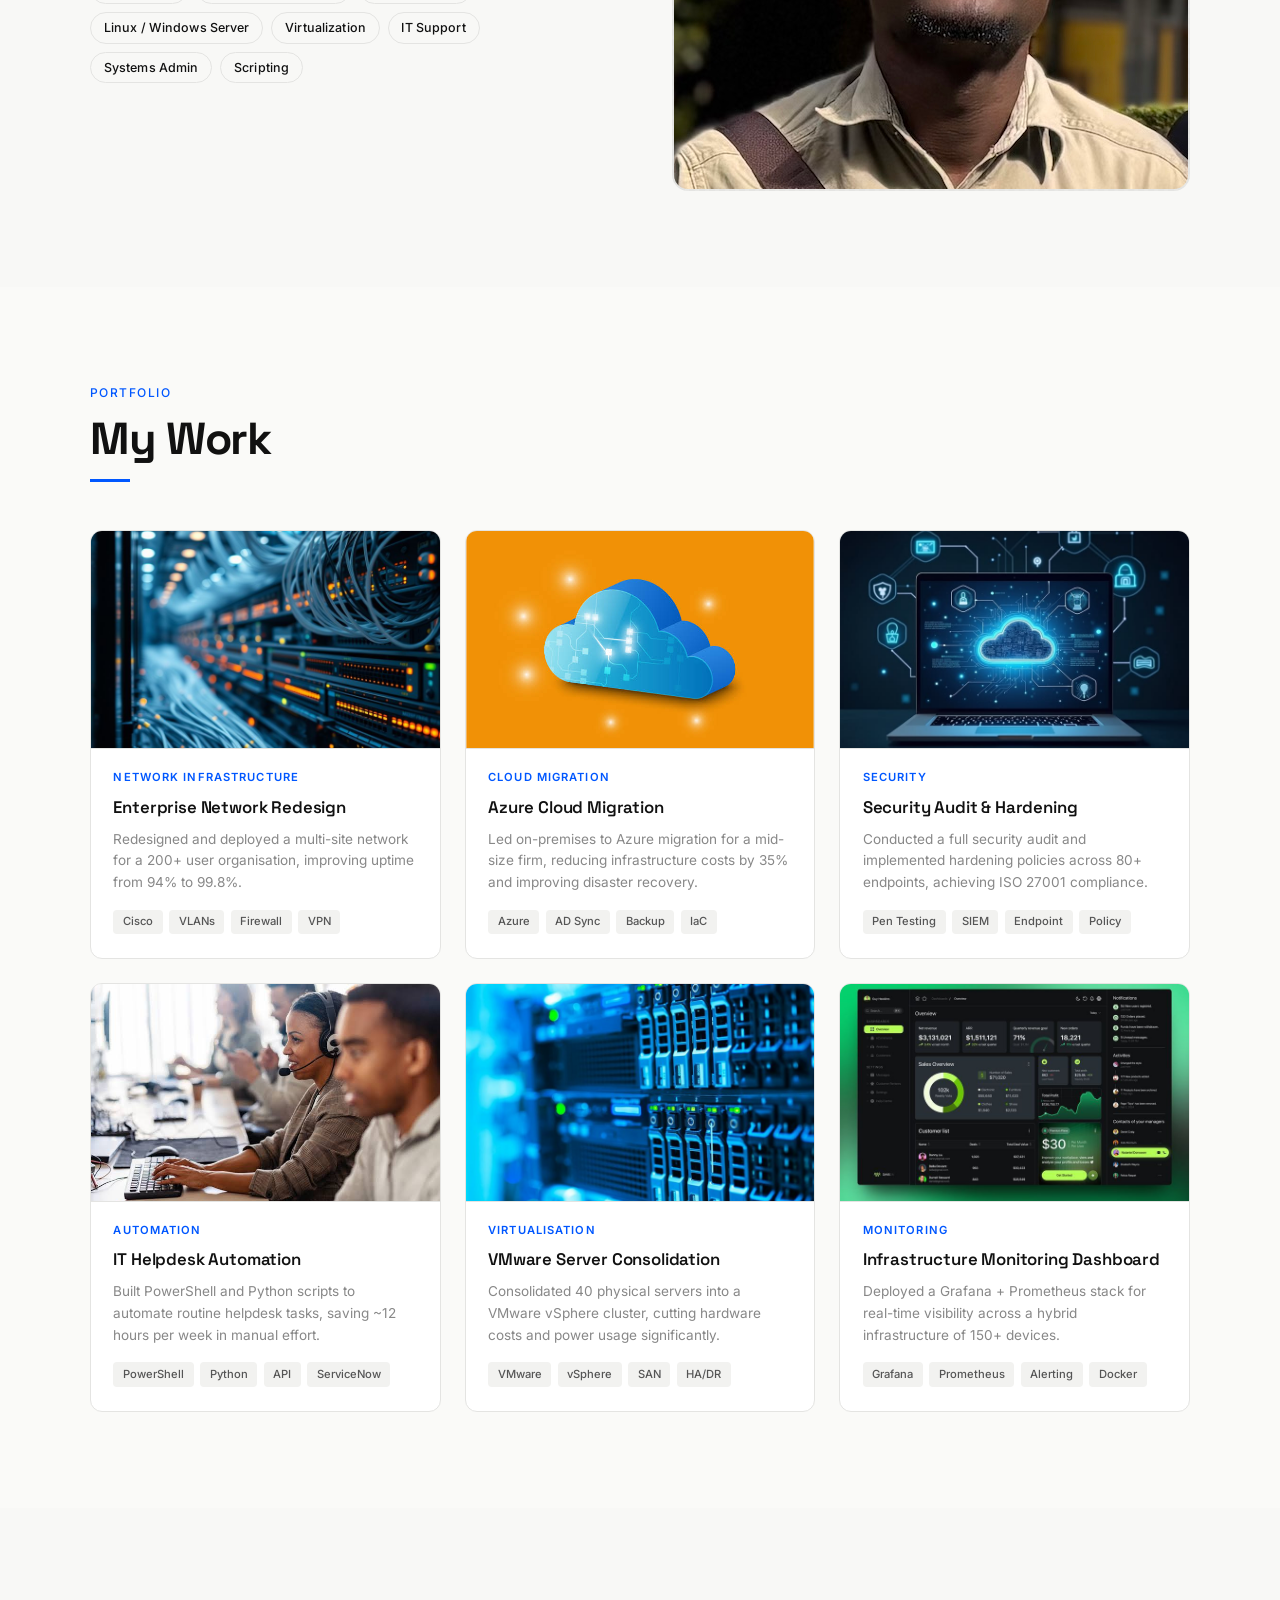
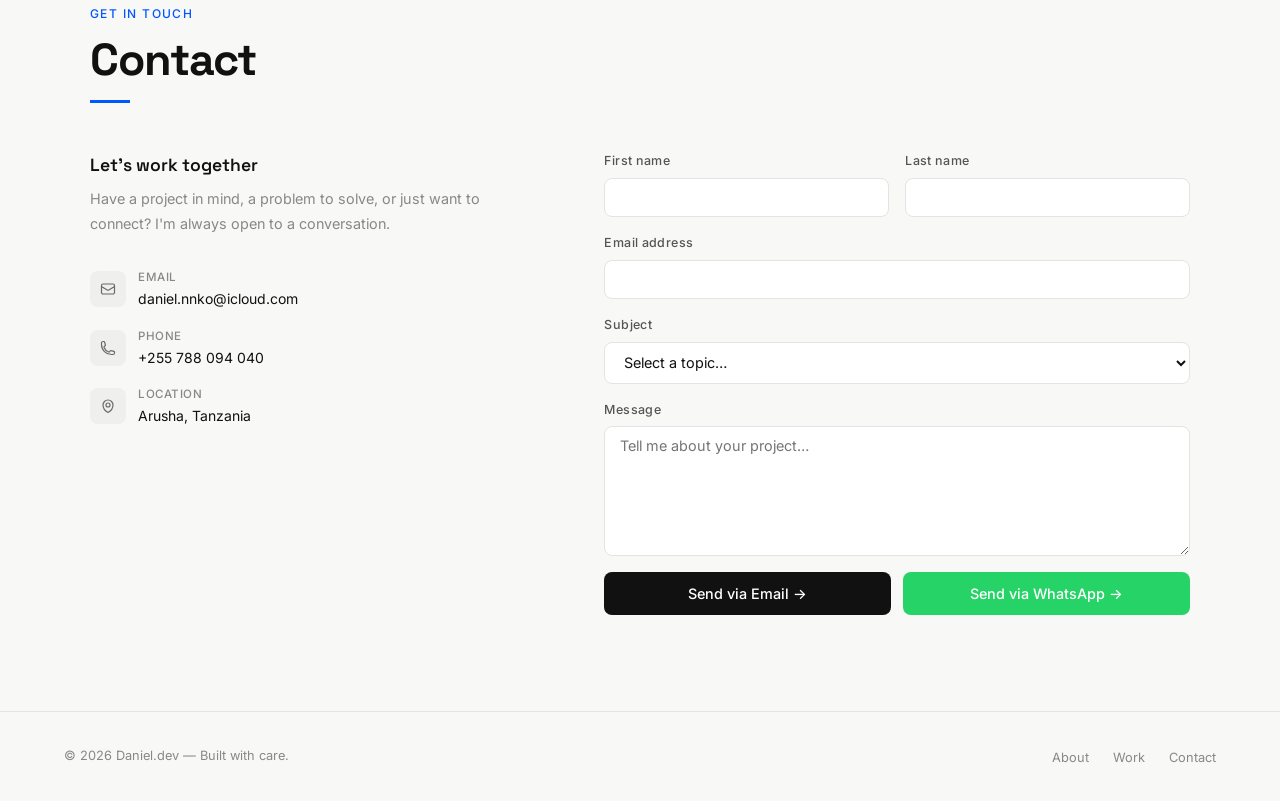
==== commit 9b109831: "Add files via upload" ====
--- a/index.html
+++ b/index.html
@@ -1,128 +1,1099 @@
-<!doctype html>
-<html lang="en" data-theme="dark">
-  <head>
-    <meta charset="utf-8">
-    <meta name="viewport" content="width=device-width, initial-scale=1">
-    <meta name="theme-color" content="#0a100d">
-    <meta name="description" content="Daniel's portfolio of IT explorations across networks, cloud, security, automation, virtualization, and monitoring.">
-    <title>Daniel — The Quiet Signal</title>
-    <link rel="icon" type="image/png" href="dw.JPEG">
-    <link rel="stylesheet" href="styles.css">
-    <script src="main.js" defer></script>
-  </head>
-  <body>
-    <a class="skip-link" href="#main">Skip to content</a>
-    <header class="site-header">
-      <a class="brand" href="index.html" aria-label="Daniel, home">
-        <span class="brand-mark" aria-hidden="true">✳</span>
-        <span class="brand-copy"><strong>Daniel</strong><small>The Quiet Signal</small></span>
-      </a>
-      <nav class="site-nav" aria-label="Main navigation">
-        <a href="index.html" aria-current="page">Home</a>
-        <a href="about.html">About</a>
-        <a href="observatory.html">The Observatory</a>
-      </nav>
-      <button class="theme-toggle" type="button" aria-label="Switch to light theme" title="Switch theme">
-        <svg viewBox="0 0 24 24" aria-hidden="true"><path d="M20.2 15.1A8.7 8.7 0 0 1 8.9 3.8 8.9 8.9 0 1 0 20.2 15.1Z" /></svg>
-      </button>
-    </header>
-
-    <main id="main">
-      <section class="hero page-shell">
-        <div class="hero-copy reveal">
-          <p class="eyebrow"><span class="status-mark" aria-hidden="true"></span> IT FIELD NOTES <span class="eyebrow-divider">/</span> 001</p>
-          <h1>Make the complex<br>feel <em>a little magical.</em></h1>
-          <p class="hero-intro">I’m Daniel. I explore the systems behind our connected world—and how to make them clearer, calmer, and more resilient.</p>
-          <p class="hero-focus">NETWORKS <span>·</span> CLOUD <span>·</span> SECURITY <span>·</span> AUTOMATION</p>
-          <div class="hero-actions">
-            <a class="button button-primary" href="observatory.html">Enter the observatory <span aria-hidden="true">↗</span></a>
-            <a class="text-link" href="about.html">A little about me <span aria-hidden="true">→</span></a>
-          </div>
-          <div class="hero-footnote"><span>CURIOUS BY NATURE</span><span>GROUNDED IN SYSTEMS</span></div>
+<!DOCTYPE html>
+<html lang="en">
+<head>
+  <meta charset="UTF-8" />
+  <meta name="viewport" content="width=device-width, initial-scale=1.0" />
+  <title>daniel.nnko</title>
+  <link rel="icon" type="image/png" href="dw.JPEG">
+  <link rel="preconnect" href="https://fonts.googleapis.com" />
+  <link rel="preconnect" href="https://fonts.gstatic.com" crossorigin />
+  <link href="https://fonts.googleapis.com/css2?family=Space+Grotesk:wght@400;500;600;700&family=Inter:wght@300;400;500&display=swap" rel="stylesheet" />
+  <style>
+    *, *::before, *::after { box-sizing: border-box; margin: 0; padding: 0; }
+
+    :root {
+      --bg: #F8F8F6;
+      --ink: #111111;
+      --accent: #0057FF;
+      --muted: #888888;
+      --card-bg: #FFFFFF;
+      --border: #E4E4E2;
+      --font-display: 'Space Grotesk', sans-serif;
+      --font-body: 'Inter', sans-serif;
+    }
+
+    html { scroll-behavior: smooth; }
+
+    body {
+      background: var(--bg);
+      color: var(--ink);
+      font-family: var(--font-body);
+      font-size: 16px;
+      line-height: 1.6;
+      -webkit-font-smoothing: antialiased;
+    }
+
+    /* ── NAV ── */
+    nav {
+      position: fixed;
+      top: 0; left: 0; right: 0;
+      z-index: 100;
+      display: flex;
+      align-items: center;
+      justify-content: space-between;
+      padding: 0.8rem 5vw;
+      background: rgba(248, 248, 246, 0.88);
+      backdrop-filter: blur(12px);
+      border-bottom: 1px solid var(--border);
+    }
+
+    .nav-logo {
+      display: flex;
+      align-items: center;
+      text-decoration: none;
+    }
+
+    .nav-logo img {
+      height: 32px;
+      width: auto;
+      object-fit: contain;
+      border-radius: 4px;
+      transition: transform 0.2s ease;
+    }
+
+    .nav-logo img:hover {
+      transform: scale(1.03);
+    }
+
+    .nav-links {
+      display: flex;
+      align-items: center;
+      gap: 2rem;
+      list-style: none;
+    }
+
+    .nav-links a {
+      font-family: var(--font-body);
+      font-size: 0.875rem;
+      font-weight: 500;
+      color: var(--muted);
+      text-decoration: none;
+      transition: color 0.2s;
+      letter-spacing: 0.02em;
+    }
+
+    .nav-links a:hover { color: var(--ink); }
+
+    .nav-cta {
+      background: var(--ink);
+      color: var(--bg) !important;
+      padding: 0.45rem 1.1rem;
+      border-radius: 6px;
+      transition: background 0.2s !important;
+    }
+
+    .nav-cta:hover { background: var(--accent) !important; color: #fff !important; }
+
+    /* Hamburger */
+    .hamburger {
+      display: none;
+      flex-direction: column;
+      gap: 5px;
+      cursor: pointer;
+      background: none;
+      border: none;
+      padding: 4px;
+    }
+
+    .hamburger span {
+      display: block;
+      width: 22px;
+      height: 2px;
+      background: var(--ink);
+      border-radius: 2px;
+      transition: all 0.25s;
+    }
+
+    /* ── HERO ── */
+    #hero {
+      min-height: 100vh;
+      display: flex;
+      align-items: center;
+      padding: 0 5vw;
+      padding-top: 80px;
+    }
+
+    .hero-inner {
+      max-width: 720px;
+    }
+
+    .hero-eyebrow {
+      font-family: var(--font-body);
+      font-size: 0.8rem;
+      font-weight: 500;
+      letter-spacing: 0.12em;
+      text-transform: uppercase;
+      color: var(--accent);
+      margin-bottom: 1.5rem;
+      display: flex;
+      align-items: center;
+      gap: 0.5rem;
+    }
+
+    .hero-eyebrow::before {
+      content: '';
+      display: inline-block;
+      width: 28px;
+      height: 2px;
+      background: var(--accent);
+    }
+
+    .hero-title {
+      font-family: var(--font-display);
+      font-size: clamp(2.4rem, 6vw, 4.5rem);
+      font-weight: 700;
+      line-height: 1.05;
+      letter-spacing: -0.03em;
+      margin-bottom: 1.5rem;
+    }
+
+    .hero-title .line2 { color: var(--muted); }
+
+    /* Blinking Terminal Cursor Styles */
+    .cursor {
+      display: inline-block;
+      width: 3px;
+      height: 0.85em;
+      background: var(--accent);
+      margin-left: 6px;
+      vertical-align: middle;
+      animation: blink 0.75s step-end infinite;
+    }
+
+    @keyframes blink {
+      0%, 100% { opacity: 1; }
+      50% { opacity: 0; }
+    }
+
+    .hero-sub {
+      font-size: 1.1rem;
+      color: var(--muted);
+      font-weight: 300;
+      max-width: 500px;
+      margin-bottom: 2.5rem;
+      line-height: 1.7;
+    }
+
+    .hero-actions {
+      display: flex;
+      gap: 1rem;
+      flex-wrap: wrap;
+    }
+
+    .btn-primary {
+      background: var(--accent);
+      color: #fff;
+      padding: 0.75rem 1.75rem;
+      border-radius: 8px;
+      text-decoration: none;
+      font-family: var(--font-body);
+      font-weight: 500;
+      font-size: 0.9rem;
+      transition: opacity 0.2s, transform 0.2s;
+      display: inline-block;
+    }
+
+    .btn-primary:hover { opacity: 0.88; transform: translateY(-1px); }
+
+    .btn-ghost {
+      border: 1.5px solid var(--border);
+      color: var(--ink);
+      padding: 0.75rem 1.75rem;
+      border-radius: 8px;
+      text-decoration: none;
+      font-family: var(--font-body);
+      font-weight: 500;
+      font-size: 0.9rem;
+      transition: border-color 0.2s, transform 0.2s;
+      display: inline-block;
+    }
+
+    .btn-ghost:hover { border-color: var(--ink); transform: translateY(-1px); }
+
+    /* ── SECTION BASE ── */
+    section {
+      padding: 6rem 5vw;
+    }
+
+    .section-inner {
+      max-width: 1100px;
+      margin: 0 auto;
+    }
+
+    .section-label {
+      font-family: var(--font-body);
+      font-size: 0.75rem;
+      font-weight: 500;
+      letter-spacing: 0.12em;
+      text-transform: uppercase;
+      color: var(--accent);
+      margin-bottom: 0.75rem;
+    }
+
+    .section-title {
+      font-family: var(--font-display);
+      font-size: clamp(1.8rem, 3.5vw, 2.8rem);
+      font-weight: 700;
+      letter-spacing: -0.025em;
+      line-height: 1.1;
+      margin-bottom: 1rem;
+    }
+
+    .section-divider {
+      width: 40px;
+      height: 3px;
+      background: var(--accent);
+      border: none;
+      margin-bottom: 3rem;
+    }
+
+    /* ── ABOUT ── */
+    #about { background: var(--bg); }
+
+    .about-grid {
+      display: grid;
+      grid-template-columns: 1fr 1fr;
+      gap: 4rem;
+      align-items: center;
+    }
+
+    .about-text p {
+      color: #444;
+      margin-bottom: 1.2rem;
+      line-height: 1.8;
+    }
+
+    .skills-list {
+      display: flex;
+      flex-wrap: wrap;
+      gap: 0.5rem;
+      margin-top: 1.5rem;
+    }
+
+    .skill-tag {
+      background: var(--bg);
+      border: 1.5px solid var(--border);
+      color: var(--ink);
+      font-size: 0.78rem;
+      font-weight: 500;
+      padding: 0.3rem 0.8rem;
+      border-radius: 100px;
+      font-family: var(--font-body);
+      letter-spacing: 0.01em;
+    }
+
+    .about-photo-placeholder {
+      aspect-ratio: 4/5;
+      background: #E8E8E6;
+      border-radius: 16px;
+      display: flex;
+      flex-direction: column;
+      align-items: center;
+      justify-content: center;
+      gap: 1rem;
+      border: 2px dashed var(--border);
+      position: relative;
+      overflow: hidden;
+    }
+
+    .about-photo-placeholder::before {
+      content: '';
+      position: absolute;
+      inset: 0;
+      background: repeating-linear-gradient(
+        -45deg,
+        transparent,
+        transparent 8px,
+        rgba(0,0,0,0.025) 8px,
+        rgba(0,0,0,0.025) 9px
+      );
+    }
+
+    .placeholder-icon {
+      width: 56px;
+      height: 56px;
+      border-radius: 50%;
+      background: var(--border);
+      display: flex;
+      align-items: center;
+      justify-content: center;
+      position: relative;
+      z-index: 1;
+    }
+
+    .placeholder-icon svg { opacity: 0.5; }
+
+    .placeholder-label {
+      font-size: 0.8rem;
+      color: var(--muted);
+      position: relative;
+      z-index: 1;
+      text-align: center;
+      line-height: 1.5;
+    }
+
+    /* ── WORK ── */
+    #work { background: #FAFAF8; }
+
+    .work-grid {
+      display: grid;
+      grid-template-columns: repeat(auto-fill, minmax(300px, 1fr));
+      gap: 1.5rem;
+    }
+
+    .work-card {
+      background: var(--card-bg);
+      border: 1px solid var(--border);
+      border-radius: 12px;
+      overflow: hidden;
+      transition: transform 0.25s, box-shadow 0.25s;
+    }
+
+    .work-card:hover {
+      transform: translateY(-4px);
+      box-shadow: 0 16px 40px rgba(0,0,0,0.08);
+    }
+
+    .card-image-placeholder {
+      aspect-ratio: 16/10;
+      background: #EFEFED;
+      display: flex;
+      flex-direction: column;
+      align-items: center;
+      justify-content: center;
+      gap: 0.75rem;
+      border-bottom: 1px solid var(--border);
+      position: relative;
+      overflow: hidden;
+    }
+
+    .card-image-placeholder::before {
+      content: '';
+      position: absolute;
+      inset: 0;
+      background: repeating-linear-gradient(
+        -45deg,
+        transparent,
+        transparent 8px,
+        rgba(0,0,0,0.02) 8px,
+        rgba(0,0,0,0.02) 9px
+      );
+    }
+
+    .card-image-placeholder svg { position: absolute; z-index: 1; opacity: 0.35; }
+
+    .card-img-label {
+      position: absolute;
+      inset: 0;
+      z-index: 2;
+      width: 100%;
+      height: 100%;
+    }
+
+    .card-img-label img {
+      width: 100%;
+      height: 100%;
+      object-fit: cover;
+      display: block;
+    }
+
+    .card-body {
+      padding: 1.25rem 1.4rem 1.5rem;
+      position: relative;
+      z-index: 3;
+    }
+
+    .card-category {
+      font-size: 0.7rem;
+      font-weight: 600;
+      letter-spacing: 0.1em;
+      text-transform: uppercase;
+      color: var(--accent);
+      margin-bottom: 0.4rem;
+    }
+
+    .card-title {
+      font-family: var(--font-display);
+      font-size: 1.05rem;
+      font-weight: 600;
+      letter-spacing: -0.01em;
+      margin-bottom: 0.5rem;
+    }
+
+    .card-desc {
+      font-size: 0.85rem;
+      color: var(--muted);
+      line-height: 1.6;
+      margin-bottom: 1rem;
+    }
+
+    .card-tags {
+      display: flex;
+      flex-wrap: wrap;
+      gap: 0.4rem;
+    }
+
+    .card-tag {
+      font-size: 0.7rem;
+      font-weight: 500;
+      padding: 0.2rem 0.6rem;
+      border-radius: 4px;
+      background: #F2F2F0;
+      color: #555;
+      font-family: var(--font-body);
+    }
+
+    /* ── CONTACT ── */
+    #contact { background: var(--bg); }
+
+    .contact-grid {
+      display: grid;
+      grid-template-columns: 1fr 1.3fr;
+      gap: 4rem;
+      align-items: start;
+    }
+
+    .contact-info h3 {
+      font-family: var(--font-display);
+      font-size: 1.1rem;
+      font-weight: 600;
+      margin-bottom: 0.5rem;
+    }
+
+    .contact-info p {
+      font-size: 0.9rem;
+      color: var(--muted);
+      line-height: 1.7;
+      margin-bottom: 2rem;
+    }
+
+    .contact-detail {
+      display: flex;
+      align-items: center;
+      gap: 0.75rem;
+      margin-bottom: 1rem;
+    }
+
+    .contact-detail-icon {
+      width: 36px;
+      height: 36px;
+      background: #EFEFED;
+      border-radius: 8px;
+      display: flex;
+      align-items: center;
+      justify-content: center;
+      flex-shrink: 0;
+    }
+
+    .contact-detail-icon svg { width: 16px; height: 16px; opacity: 0.6; }
+
+    .contact-detail-text {
+      font-size: 0.875rem;
+      color: var(--ink);
+    }
+
+    .contact-detail-text span {
+      display: block;
+      font-size: 0.72rem;
+      color: var(--muted);
+      font-weight: 500;
+      letter-spacing: 0.05em;
+      text-transform: uppercase;
+      margin-bottom: 0.1rem;
+    }
+
+    /* Form */
+    .contact-form {
+      display: flex;
+      flex-direction: column;
+      gap: 1rem;
+    }
+
+    .form-row {
+      display: grid;
+      grid-template-columns: 1fr 1fr;
+      gap: 1rem;
+    }
+
+    .form-group {
+      display: flex;
+      flex-direction: column;
+      gap: 0.4rem;
+    }
+
+    .form-group label {
+      font-size: 0.78rem;
+      font-weight: 500;
+      color: #555;
+      letter-spacing: 0.03em;
+    }
+
+    .form-group input,
+    .form-group textarea,
+    .form-group select {
+      background: var(--card-bg);
+      border: 1.5px solid var(--border);
+      border-radius: 8px;
+      padding: 0.65rem 0.9rem;
+      font-size: 0.9rem;
+      font-family: var(--font-body);
+      color: var(--ink);
+      transition: border-color 0.2s;
+      outline: none;
+      width: 100%;
+    }
+
+    .form-group input:focus,
+    .form-group textarea:focus,
+    .form-group select:focus {
+      border-color: var(--accent);
+    }
+
+    .form-group textarea {
+      resize: vertical;
+      min-height: 130px;
+    }
+
+    .btn-submit {
+      background: var(--ink);
+      color: #fff;
+      border: none;
+      padding: 0.8rem 2rem;
+      border-radius: 8px;
+      font-family: var(--font-body);
+      font-weight: 500;
+      font-size: 0.9rem;
+      cursor: pointer;
+      transition: background 0.2s, transform 0.2s;
+      align-self: flex-start;
+    }
+
+    .btn-submit:hover { background: var(--accent); transform: translateY(-1px); }
+
+    .form-actions {
+      display: flex;
+      gap: 0.75rem;
+      flex-wrap: wrap;
+    }
+
+    .form-actions .btn-submit {
+      flex: 1;
+      min-width: 180px;
+    }
+
+    .btn-whatsapp { background: #25D366; }
+    .btn-whatsapp:hover { background: #1DA851; }
+
+    /* ── FOOTER ── */
+    footer {
+      border-top: 1px solid var(--border);
+      padding: 2rem 5vw;
+      display: flex;
+      align-items: center;
+      justify-content: space-between;
+      flex-wrap: wrap;
+      gap: 1rem;
+    }
+
+    .footer-copy {
+      font-size: 0.8rem;
+      color: var(--muted);
+    }
+
+    .footer-links {
+      display: flex;
+      gap: 1.5rem;
+      list-style: none;
+    }
+
+    .footer-links a {
+      font-size: 0.8rem;
+      color: var(--muted);
+      text-decoration: none;
+      transition: color 0.2s;
+    }
+
+    .footer-links a:hover { color: var(--ink); }
+
+    /* ── MOBILE ── */
+    @media (max-width: 768px) {
+      .hamburger { display: flex; }
+      .nav-links { display: none; }
+      .nav-links.open {
+        display: flex;
+        flex-direction: column;
+        position: absolute;
+        top: 100%;
+        left: 0; right: 0;
+        background: var(--bg);
+        border-top: 1px solid var(--border);
+        padding: 1.5rem 5vw 2rem;
+        gap: 1.5rem;
+      }
+      .nav-links.open a { font-size: 1rem; }
+
+      #hero { padding-top: 100px; min-height: auto; padding-bottom: 4rem; }
+
+      .about-grid { grid-template-columns: 1fr; gap: 2.5rem; }
+      .about-photo-placeholder { max-width: 320px; margin: 0 auto; }
+
+      .work-grid { grid-template-columns: 1fr; }
+
+      .contact-grid { grid-template-columns: 1fr; gap: 2.5rem; }
+
+      .form-row { grid-template-columns: 1fr; }
+
+      footer { flex-direction: column; align-items: flex-start; }
+    }
+
+    /* ── SCROLL REVEAL ── */
+    .reveal {
+      opacity: 0;
+      transform: translateY(24px);
+      transition: opacity 0.6s ease, transform 0.6s ease;
+    }
+
+    .reveal.visible {
+      opacity: 1;
+      transform: none;
+    }
+  </style>
+</head>
+<body>
+
+  <nav>
+    <a href="#hero" class="nav-logo">
+      <img src="dw.JPEG" alt="Daniel.dev">
+    </a>
+    <button class="hamburger" aria-label="Toggle menu" onclick="document.querySelector('.nav-links').classList.toggle('open')">
+      <span></span><span></span><span></span>
+    </button>
+    <ul class="nav-links">
+      <li><a href="#about">About</a></li>
+      <li><a href="#work">Work</a></li>
+      <li><a href="#contact" class="nav-cta">Contact</a></li>
+    </ul>
+  </nav>
+
+  <section id="hero">
+    <div class="hero-inner">
+      <p class="hero-eyebrow">IT Professional &amp; Tech Specialist</p>
+      <h1 class="hero-title">
+        Building reliable<br>
+        <span class="line2"><span id="typing-text"></span><span class="cursor"></span></span>
+      </h1>
+      <p class="hero-sub">
+        I design, deploy, and maintain IT infrastructure that keeps businesses running. From networks to cloud solutions — built to last.
+      </p>
+      <div class="hero-actions">
+        <a href="#work" class="btn-primary">See My Work</a>
+        <a href="#contact" class="btn-ghost">Get in Touch</a>
+      </div>
+    </div>
+  </section>
+
+  <section id="about">
+    <div class="section-inner">
+      <p class="section-label reveal">About Me</p>
+      <h2 class="section-title reveal">Who I am</h2>
+      <hr class="section-divider reveal">
+      <div class="about-grid">
+        <div class="about-text reveal">
+          <p>
+            I'm an IT professional with a passion for solving complex technical challenges. With hands-on experience across infrastructure, networking, security, and support, I help organizations make technology work for them — not the other way around.
+          </p>
+          <p>
+            Whether it's architecting a robust network, migrating workloads to the cloud, or troubleshooting critical systems under pressure, I bring clarity and precision to every project I take on.
+          </p>
+          <p>
+            I believe good IT is invisible — when systems are running well, nobody notices. That's the goal.
+          </p>
+          <div class="skills-list">
+            <span class="skill-tag">Networking</span>
+            <span class="skill-tag">Cloud (AWS / Azure)</span>
+            <span class="skill-tag">Cybersecurity</span>
+            <span class="skill-tag">Linux / Windows Server</span>
+            <span class="skill-tag">Virtualization</span>
+            <span class="skill-tag">IT Support</span>
+            <span class="skill-tag">Systems Admin</span>
+            <span class="skill-tag">Scripting</span>
+          </div>
         </div>
-
-        <div class="hero-art reveal" role="img" aria-label="An abstract star map connecting network, cloud, security, and monitoring">
-          <div class="art-caption"><span>PLATE 01</span><span>THE CONNECTED FIELD</span></div>
-          <svg class="star-map" viewBox="0 0 620 570" fill="none" xmlns="http://www.w3.org/2000/svg" aria-hidden="true">
-            <defs>
-              <radialGradient id="core-glow" cx="0" cy="0" r="1" gradientTransform="matrix(0 142 -142 0 310 280)" gradientUnits="userSpaceOnUse">
-                <stop stop-color="#d9b57a" stop-opacity=".24" />
-                <stop offset="1" stop-color="#d9b57a" stop-opacity="0" />
-              </radialGradient>
-              <linearGradient id="orbit-stroke" x1="93" y1="180" x2="533" y2="420" gradientUnits="userSpaceOnUse">
-                <stop stop-color="#d9b57a" stop-opacity=".05" />
-                <stop offset=".5" stop-color="#d9b57a" stop-opacity=".65" />
-                <stop offset="1" stop-color="#9cbdac" stop-opacity=".12" />
-              </linearGradient>
-            </defs>
-            <circle cx="310" cy="280" r="155" fill="url(#core-glow)" />
-            <ellipse cx="310" cy="280" rx="230" ry="104" transform="rotate(-32 310 280)" stroke="url(#orbit-stroke)" />
-            <ellipse cx="310" cy="280" rx="185" ry="72" transform="rotate(35 310 280)" stroke="#bbd0c1" stroke-opacity=".2" stroke-dasharray="2 8" />
-            <circle cx="310" cy="280" r="108" stroke="#d9b57a" stroke-opacity=".22" />
-            <path d="M119 391 240 328l119-128 142-41M172 157l107 73 158 147M146 307l164-27 127-119" stroke="#9cb9a8" stroke-opacity=".35" stroke-width="1.2" />
-            <path d="m302 269 8 11-8 11-8-11 8-11Z" fill="#f1d29d" />
-            <circle cx="310" cy="280" r="22" stroke="#efcd91" stroke-opacity=".75" />
-            <circle cx="240" cy="328" r="4" fill="#d9b57a" />
-            <circle cx="359" cy="200" r="4" fill="#9ec6b2" />
-            <circle cx="501" cy="159" r="3" fill="#d9b57a" />
-            <circle cx="172" cy="157" r="3" fill="#9ec6b2" />
-            <circle cx="437" cy="377" r="4" fill="#d9b57a" />
-            <circle cx="146" cy="307" r="2.5" fill="#d7e1d8" />
-            <circle cx="427" cy="161" r="2.5" fill="#d7e1d8" />
-            <path d="M310 111v14m0 310v14M141 280h14m310 0h14" stroke="#d9b57a" stroke-opacity=".48" />
-            <circle cx="310" cy="280" r="4" fill="#f3e4c5" />
-          </svg>
-          <span class="map-label label-network"><i></i> NETWORK</span>
-          <span class="map-label label-cloud"><i></i> CLOUD</span>
-          <span class="map-label label-security"><i></i> SECURITY</span>
-          <span class="map-label label-signal"><i></i> SIGNAL</span>
-          <div class="map-core"><span class="core-star" aria-hidden="true">✳</span><span>THE<br>SYSTEM</span></div>
-          <div class="art-coordinate">03° 08′ S<br>101° 41′ E</div>
-          <div class="art-stamp"><span>FIELD<br>OBSERVATION</span><strong>✦</strong></div>
+        <div class="about-photo-placeholder reveal">
+          <div class="placeholder-icon">
+            <svg width="28" height="28" fill="none" viewBox="0 0 24 24" stroke="currentColor" stroke-width="1.5">
+              <path stroke-linecap="round" stroke-linejoin="round" d="M15.75 6a3.75 3.75 0 11-7.5 0 3.75 3.75 0 017.5 0zM4.501 20.118a7.5 7.5 0 0114.998 0A17.933 17.933 0 0112 21.75c-2.676 0-5.216-.584-7.499-1.632z" />
+            </svg>
+          </div>
+          <p class="placeholder-label">Me<br><span style="color:#bbb"><img src="dw.jpg" alt="my photo"></span></p>
         </div>
-      </section>
-
-      <section class="manifesto section-shell">
-        <div class="section-kicker"><span>01</span><span>A PRACTICAL KIND OF MAGIC</span></div>
-        <div class="manifesto-copy">
-          <h2>The wonder is in<br><em>understanding how it works.</em></h2>
-          <p>Behind every smooth connection is a system worth understanding. My interests span networking, cloud, security, automation, virtualization, and monitoring—different lenses on one connected picture.</p>
-          <a class="text-link" href="about.html">Explore my approach <span aria-hidden="true">→</span></a>
+      </div>
+    </div>
+  </section>
+
+  <section id="work">
+    <div class="section-inner">
+      <p class="section-label reveal">Portfolio</p>
+      <h2 class="section-title reveal">My Work</h2>
+      <hr class="section-divider reveal">
+      <div class="work-grid">
+
+        <div class="work-card reveal">
+          <div class="card-image-placeholder">
+            <svg width="40" height="40" fill="none" viewBox="0 0 24 24" stroke="currentColor" stroke-width="1.2">
+              <path stroke-linecap="round" stroke-linejoin="round" d="M2.25 15.75l5.159-5.159a2.25 2.25 0 013.182 0l5.159 5.159m-1.5-1.5l1.409-1.409a2.25 2.25 0 013.182 0l2.909 2.909m-18 3.75h16.5a1.5 1.5 0 001.5-1.5V6a1.5 1.5 0 00-1.5-1.5H3.75A1.5 1.5 0 002.25 6v12a1.5 1.5 0 001.5 1.5zm10.5-11.25h.008v.008h-.008V8.25zm.375 0a.375.375 0 11-.75 0 .375.375 0 01.75 0z" />
+            </svg>
+            <span class="card-img-label"><img src="NETWORK INFRASTRUCTURE.jpeg" alt="Network Infrastructure"></span>
+          </div>
+          <div class="card-body">
+            <p class="card-category">Network Infrastructure</p>
+            <h3 class="card-title">Enterprise Network Redesign</h3>
+            <p class="card-desc">Redesigned and deployed a multi-site network for a 200+ user organisation, improving uptime from 94% to 99.8%.</p>
+            <div class="card-tags">
+              <span class="card-tag">Cisco</span>
+              <span class="card-tag">VLANs</span>
+              <span class="card-tag">Firewall</span>
+              <span class="card-tag">VPN</span>
+            </div>
+          </div>
         </div>
-      </section>
-
-      <section class="domains section-shell">
-        <div class="section-heading">
-          <div class="section-kicker"><span>02</span><span>THE FIELD OF VIEW</span></div>
-          <h2>Six lenses.<br><em>One connected picture.</em></h2>
+
+        <div class="work-card reveal">
+          <div class="card-image-placeholder">
+            <svg width="40" height="40" fill="none" viewBox="0 0 24 24" stroke="currentColor" stroke-width="1.2">
+              <path stroke-linecap="round" stroke-linejoin="round" d="M2.25 15.75l5.159-5.159a2.25 2.25 0 013.182 0l5.159 5.159m-1.5-1.5l1.409-1.409a2.25 2.25 0 013.182 0l2.909 2.909m-18 3.75h16.5a1.5 1.5 0 001.5-1.5V6a1.5 1.5 0 00-1.5-1.5H3.75A1.5 1.5 0 002.25 6v12a1.5 1.5 0 001.5 1.5zm10.5-11.25h.008v.008h-.008V8.25zm.375 0a.375.375 0 11-.75 0 .375.375 0 01.75 0z" />
+            </svg>
+            <span class="card-img-label"><img src="CLOUD MIGRATION.jpeg" alt="Cloud Migration"></span>
+          </div>
+          <div class="card-body">
+            <p class="card-category">Cloud Migration</p>
+            <h3 class="card-title">Azure Cloud Migration</h3>
+            <p class="card-desc">Led on-premises to Azure migration for a mid-size firm, reducing infrastructure costs by 35% and improving disaster recovery.</p>
+            <div class="card-tags">
+              <span class="card-tag">Azure</span>
+              <span class="card-tag">AD Sync</span>
+              <span class="card-tag">Backup</span>
+              <span class="card-tag">IaC</span>
+            </div>
+          </div>
         </div>
-        <div class="domain-list">
-          <div class="domain-row"><span class="domain-number">01</span><span>Networking</span><span class="domain-glyph" aria-hidden="true">⌁</span></div>
-          <div class="domain-row"><span class="domain-number">02</span><span>Cloud</span><span class="domain-glyph" aria-hidden="true">☁</span></div>
-          <div class="domain-row"><span class="domain-number">03</span><span>Security</span><span class="domain-glyph" aria-hidden="true">◇</span></div>
-          <div class="domain-row"><span class="domain-number">04</span><span>Automation</span><span class="domain-glyph" aria-hidden="true">✳</span></div>
-          <div class="domain-row"><span class="domain-number">05</span><span>Virtualization</span><span class="domain-glyph" aria-hidden="true">◎</span></div>
-          <div class="domain-row"><span class="domain-number">06</span><span>Monitoring</span><span class="domain-glyph" aria-hidden="true">⌖</span></div>
+
+        <div class="work-card reveal">
+          <div class="card-image-placeholder">
+            <svg width="40" height="40" fill="none" viewBox="0 0 24 24" stroke="currentColor" stroke-width="1.2">
+              <path stroke-linecap="round" stroke-linejoin="round" d="M2.25 15.75l5.159-5.159a2.25 2.25 0 013.182 0l5.159 5.159m-1.5-1.5l1.409-1.409a2.25 2.25 0 013.182 0l2.909 2.909m-18 3.75h16.5a1.5 1.5 0 001.5-1.5V6a1.5 1.5 0 00-1.5-1.5H3.75A1.5 1.5 0 002.25 6v12a1.5 1.5 0 001.5 1.5zm10.5-11.25h.008v.008h-.008V8.25zm.375 0a.375.375 0 11-.75 0 .375.375 0 01.75 0z" />
+            </svg>
+            <span class="card-img-label"><img src="SECURITY.jpeg" alt="Security Audit"></span>
+          </div>
+          <div class="card-body">
+            <p class="card-category">Security</p>
+            <h3 class="card-title">Security Audit &amp; Hardening</h3>
+            <p class="card-desc">Conducted a full security audit and implemented hardening policies across 80+ endpoints, achieving ISO 27001 compliance.</p>
+            <div class="card-tags">
+              <span class="card-tag">Pen Testing</span>
+              <span class="card-tag">SIEM</span>
+              <span class="card-tag">Endpoint</span>
+              <span class="card-tag">Policy</span>
+            </div>
+          </div>
         </div>
-      </section>
-
-      <section class="feature-band">
-        <div class="feature-inner section-shell">
-          <div class="feature-orbit" aria-hidden="true"><span>✳</span><i></i><i></i><i></i></div>
-          <div class="feature-copy">
-            <p class="eyebrow">A FEATURE-PAGE CONCEPT <span class="eyebrow-divider">/</span> 01</p>
-            <h2>Find the signal<br>in the <em>starfield.</em></h2>
-            <p>A sample observability story about turning a scattered system into something you can read at a glance. The project details are placeholders, ready for a real build.</p>
-            <a class="button button-outline" href="observatory.html">Explore the concept <span aria-hidden="true">↗</span></a>
+
+        <div class="work-card reveal">
+          <div class="card-image-placeholder">
+            <svg width="40" height="40" fill="none" viewBox="0 0 24 24" stroke="currentColor" stroke-width="1.2">
+              <path stroke-linecap="round" stroke-linejoin="round" d="M2.25 15.75l5.159-5.159a2.25 2.25 0 013.182 0l5.159 5.159m-1.5-1.5l1.409-1.409a2.25 2.25 0 013.182 0l2.909 2.909m-18 3.75h16.5a1.5 1.5 0 001.5-1.5V6a1.5 1.5 0 00-1.5-1.5H3.75A1.5 1.5 0 002.25 6v12a1.5 1.5 0 001.5 1.5zm10.5-11.25h.008v.008h-.008V8.25zm.375 0a.375.375 0 11-.75 0 .375.375 0 01.75 0z" />
+            </svg>
+            <span class="card-img-label"><img src="AUTOMATION.jpeg" alt="IT Automation"></span>
+          </div>
+          <div class="card-body">
+            <p class="card-category">Automation</p>
+            <h3 class="card-title">IT Helpdesk Automation</h3>
+            <p class="card-desc">Built PowerShell and Python scripts to automate routine helpdesk tasks, saving ~12 hours per week in manual effort.</p>
+            <div class="card-tags">
+              <span class="card-tag">PowerShell</span>
+              <span class="card-tag">Python</span>
+              <span class="card-tag">API</span>
+              <span class="card-tag">ServiceNow</span>
+            </div>
           </div>
         </div>
-      </section>
-    </main>
-
-    <footer class="site-footer section-shell">
-      <a class="brand footer-brand" href="index.html"><span class="brand-mark" aria-hidden="true">✳</span><span class="brand-copy"><strong>Daniel</strong><small>The Quiet Signal</small></span></a>
-      <p>A portfolio in progress <span>·</span> made with curiosity.</p>
-      <a class="back-top" href="#main">Back to the stars ↑</a>
-    </footer>
-  </body>
-</html>
+
+        <div class="work-card reveal">
+          <div class="card-image-placeholder">
+            <svg width="40" height="40" fill="none" viewBox="0 0 24 24" stroke="currentColor" stroke-width="1.2">
+              <path stroke-linecap="round" stroke-linejoin="round" d="M2.25 15.75l5.159-5.159a2.25 2.25 0 013.182 0l5.159 5.159m-1.5-1.5l1.409-1.409a2.25 2.25 0 013.182 0l2.909 2.909m-18 3.75h16.5a1.5 1.5 0 001.5-1.5V6a1.5 1.5 0 00-1.5-1.5H3.75A1.5 1.5 0 002.25 6v12a1.5 1.5 0 001.5 1.5zm10.5-11.25h.008v.008h-.008V8.25zm.375 0a.375.375 0 11-.75 0 .375.375 0 01.75 0z" />
+            </svg>
+            <span class="card-img-label"><img src="VIRTUALISATION.jpg" alt="VMware Consolidation"></span>
+          </div>
+          <div class="card-body">
+            <p class="card-category">Virtualisation</p>
+            <h3 class="card-title">VMware Server Consolidation</h3>
+            <p class="card-desc">Consolidated 40 physical servers into a VMware vSphere cluster, cutting hardware costs and power usage significantly.</p>
+            <div class="card-tags">
+              <span class="card-tag">VMware</span>
+              <span class="card-tag">vSphere</span>
+              <span class="card-tag">SAN</span>
+              <span class="card-tag">HA/DR</span>
+            </div>
+          </div>
+        </div>
+
+        <div class="work-card reveal">
+          <div class="card-image-placeholder">
+            <svg width="40" height="40" fill="none" viewBox="0 0 24 24" stroke="currentColor" stroke-width="1.2">
+              <path stroke-linecap="round" stroke-linejoin="round" d="M2.25 15.75l5.159-5.159a2.25 2.25 0 013.182 0l5.159 5.159m-1.5-1.5l1.409-1.409a2.25 2.25 0 013.182 0l2.909 2.909m-18 3.75h16.5a1.5 1.5 0 001.5-1.5V6a1.5 1.5 0 00-1.5-1.5H3.75A1.5 1.5 0 002.25 6v12a1.5 1.5 0 001.5 1.5zm10.5-11.25h.008v.008h-.008V8.25zm.375 0a.375.375 0 11-.75 0 .375.375 0 01.75 0z" />
+            </svg>
+            <span class="card-img-label"><img src="Monitoring .jpg" alt="Monitoring Dashboard"></span>
+          </div>
+          <div class="card-body">
+            <p class="card-category">Monitoring</p>
+            <h3 class="card-title">Infrastructure Monitoring Dashboard</h3>
+            <p class="card-desc">Deployed a Grafana + Prometheus stack for real-time visibility across a hybrid infrastructure of 150+ devices.</p>
+            <div class="card-tags">
+              <span class="card-tag">Grafana</span>
+              <span class="card-tag">Prometheus</span>
+              <span class="card-tag">Alerting</span>
+              <span class="card-tag">Docker</span>
+            </div>
+          </div>
+        </div>
+
+      </div>
+    </div>
+  </section>
+
+  <section id="contact">
+    <div class="section-inner">
+      <p class="section-label reveal">Get In Touch</p>
+      <h2 class="section-title reveal">Contact</h2>
+      <hr class="section-divider reveal">
+      <div class="contact-grid">
+        <div class="contact-info reveal">
+          <h3>Let's work together</h3>
+          <p>Have a project in mind, a problem to solve, or just want to connect? I'm always open to a conversation.</p>
+
+          <div class="contact-detail">
+            <div class="contact-detail-icon">
+              <svg fill="none" viewBox="0 0 24 24" stroke="currentColor" stroke-width="1.8">
+                <path stroke-linecap="round" stroke-linejoin="round" d="M21.75 6.75v10.5a2.25 2.25 0 01-2.25 2.25h-15a2.25 2.25 0 01-2.25-2.25V6.75m19.5 0A2.25 2.25 0 0019.5 4.5h-15a2.25 2.25 0 00-2.25 2.25m19.5 0v.243a2.25 2.25 0 01-1.07 1.916l-7.5 4.615a2.25 2.25 0 01-2.36 0L3.32 8.91a2.25 2.25 0 01-1.07-1.916V6.75" />
+              </svg>
+            </div>
+            <div class="contact-detail-text">
+              <span>Email</span>
+              daniel.nnko@icloud.com
+            </div>
+          </div>
+
+          <div class="contact-detail">
+            <div class="contact-detail-icon">
+              <svg fill="none" viewBox="0 0 24 24" stroke="currentColor" stroke-width="1.8">
+                <path stroke-linecap="round" stroke-linejoin="round" d="M2.25 6.75c0 8.284 6.716 15 15 15h2.25a2.25 2.25 0 002.25-2.25v-1.372c0-.516-.351-.966-.852-1.091l-4.423-1.106c-.44-.11-.902.055-1.173.417l-.97 1.293c-.282.376-.769.542-1.21.38a12.035 12.035 0 01-7.143-7.143c-.162-.441.004-.928.38-1.21l1.293-.97c.363-.271.527-.734.417-1.173L6.963 3.102a1.125 1.125 0 00-1.091-.852H4.5A2.25 2.25 0 002.25 4.5v2.25z" />
+              </svg>
+            </div>
+            <div class="contact-detail-text">
+              <span>Phone</span>
+              +255 788 094 040
+            </div>
+          </div>
+
+          <div class="contact-detail">
+            <div class="contact-detail-icon">
+              <svg fill="none" viewBox="0 0 24 24" stroke="currentColor" stroke-width="1.8">
+                <path stroke-linecap="round" stroke-linejoin="round" d="M15 10.5a3 3 0 11-6 0 3 3 0 016 0z" />
+                <path stroke-linecap="round" stroke-linejoin="round" d="M19.5 10.5c0 7.142-7.5 11.25-7.5 11.25S4.5 17.642 4.5 10.5a7.5 7.5 0 1115 0z" />
+              </svg>
+            </div>
+            <div class="contact-detail-text">
+              <span>Location</span>
+              Arusha, Tanzania
+            </div>
+          </div>
+        </div>
+
+        <form class="contact-form reveal" netlify name="contact" method="POST">
+          <input type="hidden" name="form-name" value="contact" />
+          <div class="form-row">
+            <div class="form-group">
+              <label for="fname">First name</label>
+              <input type="text" id="fname" name="first-name" placeholder="" required />
+            </div>
+            <div class="form-group">
+              <label for="lname">Last name</label>
+              <input type="text" id="lname" name="last-name" placeholder="" required />
+            </div>
+          </div>
+          <div class="form-group">
+            <label for="email">Email address</label>
+            <input type="email" id="email" name="email" placeholder="" required />
+          </div>
+          <div class="form-group">
+            <label for="subject">Subject</label>
+            <select id="subject" name="subject">
+              <option value="">Select a topic…</option>
+              <option>Network / Infrastructure</option>
+              <option>Cloud Solutions</option>
+              <option>Security</option>
+              <option>General Inquiry</option>
+            </select>
+          </div>
+          <div class="form-group">
+            <label for="message">Message</label>
+            <textarea id="message" name="message" placeholder="Tell me about your project…" required></textarea>
+          </div>
+          <div class="form-actions">
+            <button type="button" id="send-email-btn" class="btn-submit">Send via Email →</button>
+            <button type="button" id="send-whatsapp-btn" class="btn-submit btn-whatsapp">Send via WhatsApp →</button>
+          </div>
+        </form>
+      </div>
+    </div>
+  </section>
+
+  <footer>
+    <p class="footer-copy">© 2026 Daniel.dev — Built with care.</p>
+    <ul class="footer-links">
+      <li><a href="#about">About</a></li>
+      <li><a href="#work">Work</a></li>
+      <li><a href="#contact">Contact</a></li>
+    </ul>
+  </footer>
+
+  <script>
+    // Scroll reveal logic
+    const reveals = document.querySelectorAll('.reveal');
+    const io = new IntersectionObserver((entries) => {
+      entries.forEach(e => {
+        if (e.isIntersecting) {
+          e.target.classList.add('visible');
+          io.unobserve(e.target);
+        }
+      });
+    }, { threshold: 0.12 });
+    reveals.forEach(el => io.observe(el));
+
+    // Typewriter effect logic
+    document.addEventListener("DOMContentLoaded", () => {
+      const textArr = ["digital systems", "IT infrastructure", "secure networks"];
+      const typingSpeed = 120;
+      const erasingSpeed = 60;
+      const delayBetweenWords = 2000;
+      
+      let wordIndex = 0;
+      let charIndex = 0;
+      let isErasing = false;
+      
+      const targetElement = document.getElementById("typing-text");
+
+      function typeLoop() {
+        const currentWord = textArr[wordIndex];
+        
+        if (!isErasing) {
+          // Add text character by character
+          targetElement.textContent = currentWord.substring(0, charIndex + 1);
+          charIndex++;
+          
+          if (charIndex === currentWord.length) {
+            isErasing = true;
+            setTimeout(typeLoop, delayBetweenWords);
+          } else {
+            setTimeout(typeLoop, typingSpeed);
+          }
+        } else {
+          // Remove text character by character
+          targetElement.textContent = currentWord.substring(0, charIndex - 1);
+          charIndex--;
+          
+          if (charIndex === 0) {
+            isErasing = false;
+            wordIndex = (wordIndex + 1) % textArr.length;
+            setTimeout(typeLoop, 500); // Small pause before typing next word
+          } else {
+            setTimeout(typeLoop, erasingSpeed);
+          }
+        }
+      }
+
+      // Start the loop if the element exists
+      if (targetElement) {
+        typeLoop();
+      }
+    });
+
+    // Contact form → Email / WhatsApp handoff
+    (function () {
+      const CONTACT_EMAIL = "daniel.nnko@icloud.com";
+      const CONTACT_WHATSAPP = "255788094040"; // +255 788 094 040, no leading 0 or +, per wa.me format
+
+      const form = document.querySelector(".contact-form");
+      const emailBtn = document.getElementById("send-email-btn");
+      const whatsappBtn = document.getElementById("send-whatsapp-btn");
+
+      function getFormValues() {
+        return {
+          firstName: form.querySelector("#fname").value.trim(),
+          lastName: form.querySelector("#lname").value.trim(),
+          email: form.querySelector("#email").value.trim(),
+          subject: form.querySelector("#subject").value.trim(),
+          message: form.querySelector("#message").value.trim(),
+        };
+      }
+
+      function validate(values) {
+        // Reuse native HTML5 validation UI (required fields, email format)
+        if (!form.checkValidity()) {
+          form.reportValidity();
+          return false;
+        }
+        return true;
+      }
+
+      emailBtn.addEventListener("click", () => {
+        const v = getFormValues();
+        if (!validate(v)) return;
+
+        const subjectLine = v.subject
+          ? `Portfolio inquiry: ${v.subject}`
+          : "Portfolio inquiry";
+
+        const body =
+          `Name: ${v.firstName} ${v.lastName}\n` +
+          `Email: ${v.email}\n` +
+          (v.subject ? `Subject: ${v.subject}\n` : "") +
+          `\nMessage:\n${v.message}`;
+
+        const mailtoUrl =
+          `mailto:${encodeURIComponent(CONTACT_EMAIL)}` +
+          `?subject=${encodeURIComponent(subjectLine)}` +
+          `&body=${encodeURIComponent(body)}`;
+
+        window.location.href = mailtoUrl;
+      });
+
+      whatsappBtn.addEventListener("click", () => {
+        const v = getFormValues();
+        if (!validate(v)) return;
+
+        const text =
+          `Hi Daniel, my name is ${v.firstName} ${v.lastName}.\n` +
+          (v.subject ? `Subject: ${v.subject}\n` : "") +
+          `Email: ${v.email}\n\n` +
+          `${v.message}`;
+
+        const waUrl = `https://wa.me/${CONTACT_WHATSAPP}?text=${encodeURIComponent(text)}`;
+
+        window.open(waUrl, "_blank", "noopener");
+      });
+    })();
+  </script>
+</body>
+</html>
